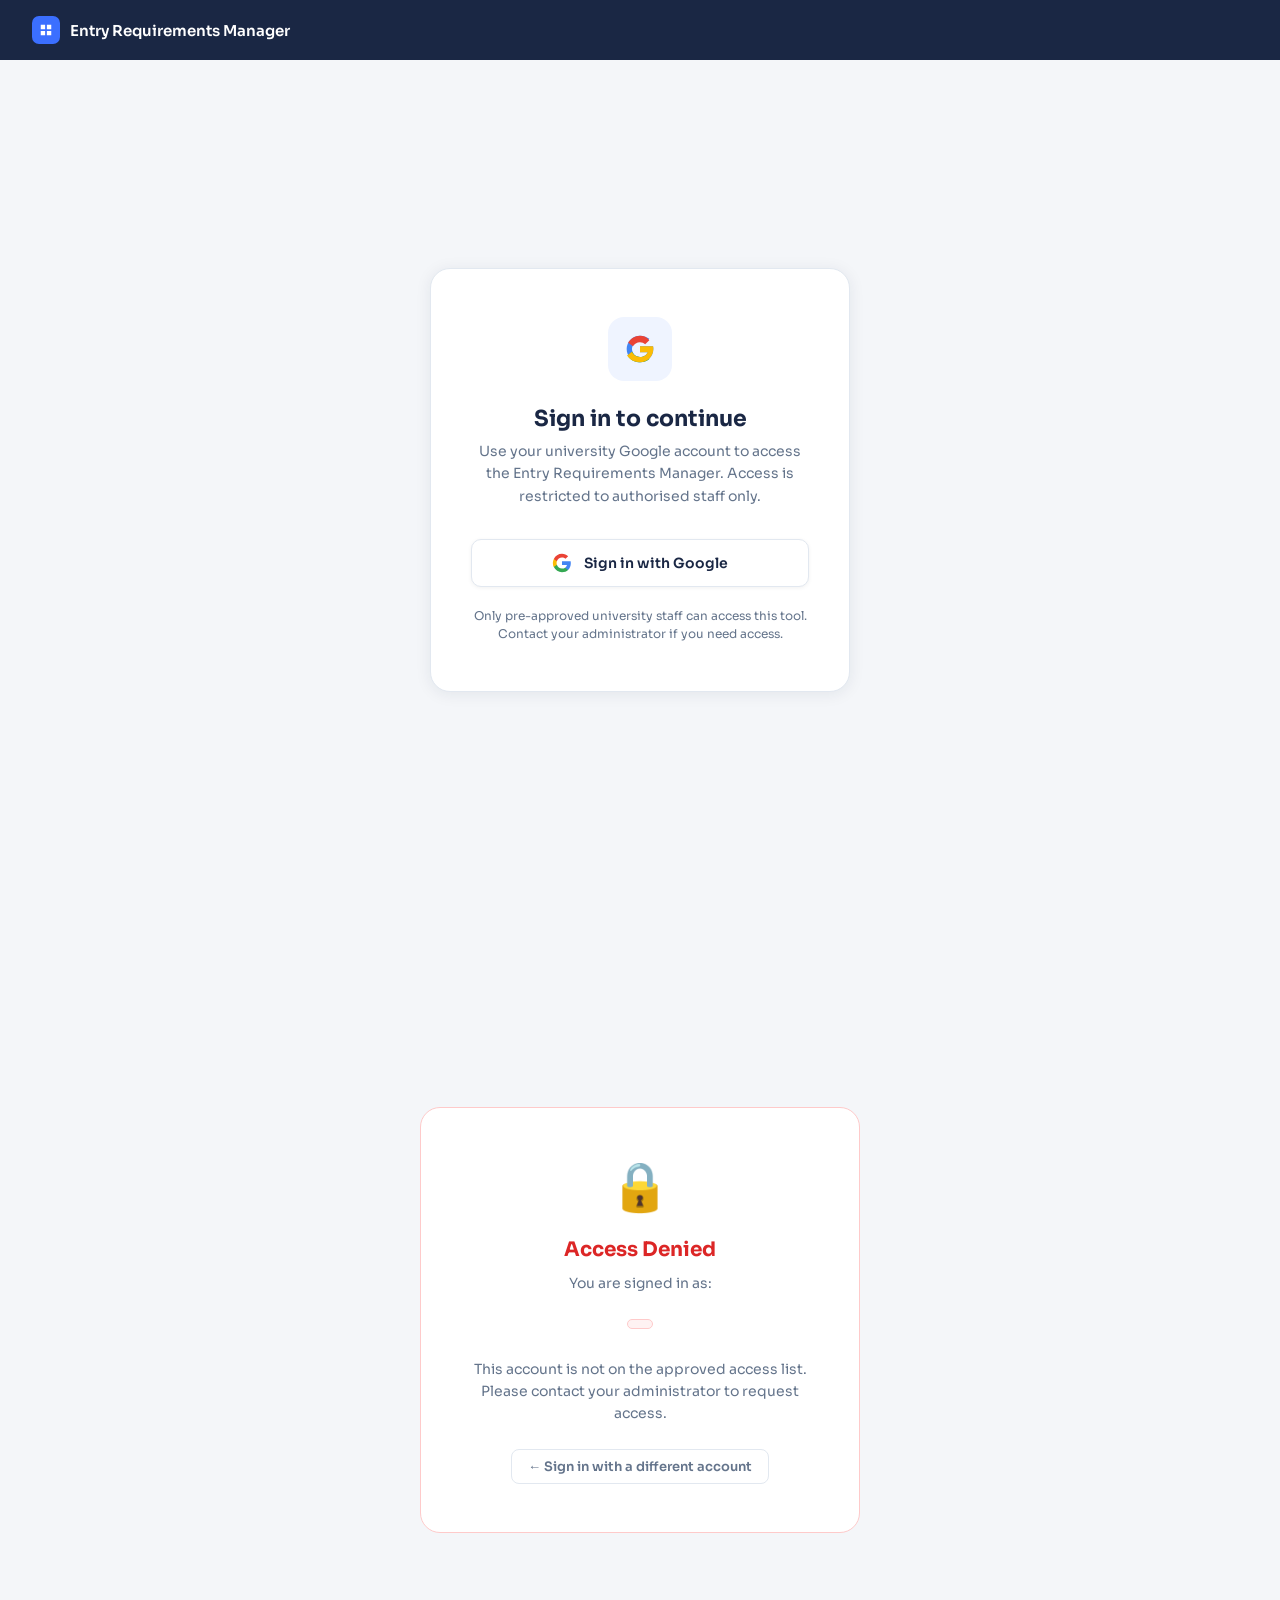
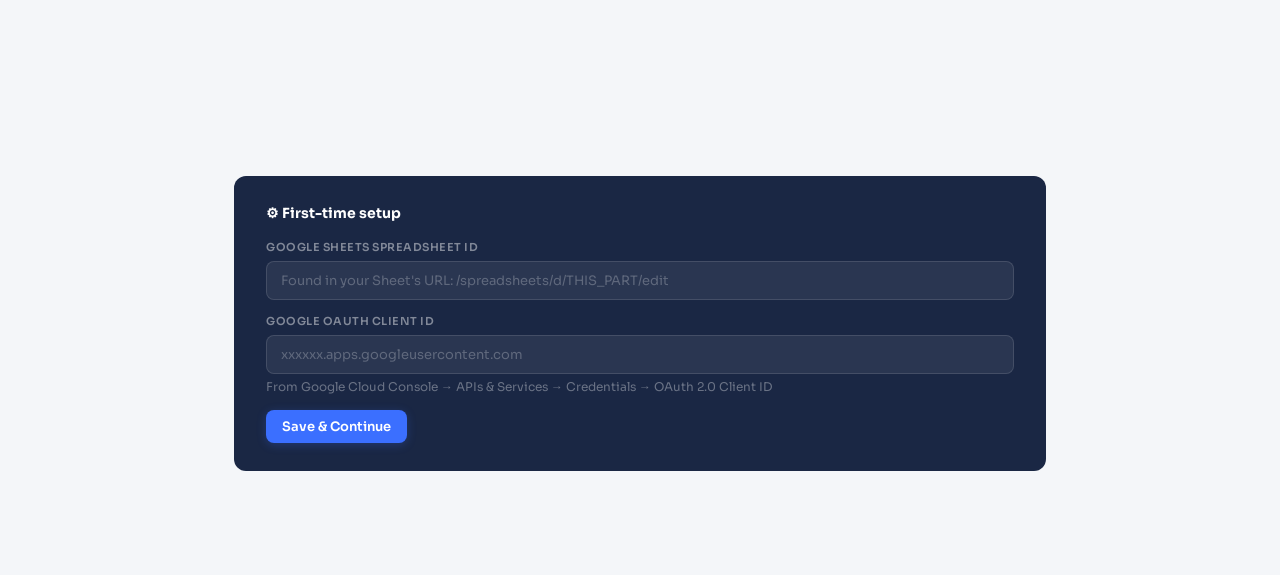
==== index.html @ 4ab7b230 "renamed" ====
<!DOCTYPE html>
<html lang="en">
<head>
<meta charset="UTF-8">
<meta name="viewport" content="width=device-width, initial-scale=1.0">
<title>Entry Requirements Manager</title>
<link href="https://fonts.googleapis.com/css2?family=Sora:wght@300;400;500;600;700&display=swap" rel="stylesheet">
<style>
*, *::before, *::after { box-sizing: border-box; margin: 0; padding: 0; }

:root {
  --bg:      #f4f6f9;
  --surface: #ffffff;
  --navy:    #1a2744;
  --navy2:   #253460;
  --accent:  #3b6fff;
  --success: #16a34a;
  --danger:  #dc2626;
  --warn:    #d97706;
  --text:    #1a2744;
  --muted:   #64748b;
  --border:  #e2e8f0;
  --radius:  12px;
  --shadow:  0 2px 16px rgba(26,39,68,0.08);
}

body {
  font-family: 'Sora', sans-serif;
  background: var(--bg);
  color: var(--text);
  min-height: 100vh;
}

/* ── Topbar ───────────────────────────────────────────────── */
.topbar {
  background: var(--navy);
  height: 60px;
  padding: 0 32px;
  display: flex;
  align-items: center;
  justify-content: space-between;
  position: sticky; top: 0; z-index: 100;
}

.topbar-brand {
  display: flex; align-items: center; gap: 10px;
  color: #fff; font-size: 15px; font-weight: 600;
}

.topbar-logo {
  width: 28px; height: 28px;
  background: var(--accent);
  border-radius: 7px;
  display: flex; align-items: center; justify-content: center;
}

.topbar-logo svg { width: 14px; height: 14px; fill: #fff; }

.topbar-user {
  display: flex; align-items: center; gap: 10px;
}

.user-avatar {
  width: 32px; height: 32px;
  border-radius: 50%;
  background: var(--accent);
  display: flex; align-items: center; justify-content: center;
  font-size: 13px; font-weight: 700; color: #fff;
  flex-shrink: 0;
  overflow: hidden;
}

.user-avatar img { width: 100%; height: 100%; object-fit: cover; }

.user-name { font-size: 13px; color: rgba(255,255,255,0.8); }

.btn-signout {
  background: rgba(255,255,255,0.1);
  border: 1px solid rgba(255,255,255,0.15);
  color: rgba(255,255,255,0.7);
  font-family: 'Sora', sans-serif;
  font-size: 12px; font-weight: 500;
  padding: 5px 12px; border-radius: 6px;
  cursor: pointer; transition: background 0.15s;
}

.btn-signout:hover { background: rgba(255,255,255,0.18); color: #fff; }

/* ── Main ─────────────────────────────────────────────────── */
.main {
  max-width: 860px;
  margin: 0 auto;
  padding: 36px 24px 80px;
}

/* ── Screens ──────────────────────────────────────────────── */
.screen { display: none; }
.screen.active { display: block; }

/* ── Login screen ─────────────────────────────────────────── */
#screen-login {
  display: flex; align-items: center; justify-content: center;
  min-height: calc(100vh - 60px);
}

.login-card {
  background: var(--surface);
  border: 1px solid var(--border);
  border-radius: 20px;
  box-shadow: var(--shadow);
  padding: 48px 40px;
  text-align: center;
  max-width: 420px;
  width: 100%;
}

.login-icon {
  width: 64px; height: 64px;
  background: #eff4ff;
  border-radius: 16px;
  display: flex; align-items: center; justify-content: center;
  margin: 0 auto 24px;
}

.login-icon svg { width: 32px; height: 32px; }

.login-title {
  font-size: 22px; font-weight: 700;
  color: var(--navy); margin-bottom: 8px;
}

.login-sub {
  font-size: 14px; color: var(--muted);
  line-height: 1.6; margin-bottom: 32px;
}

.btn-google {
  display: flex; align-items: center; justify-content: center; gap: 12px;
  width: 100%; padding: 13px 24px;
  background: #fff;
  border: 1.5px solid var(--border);
  border-radius: 10px;
  font-family: 'Sora', sans-serif;
  font-size: 14px; font-weight: 600;
  color: var(--text);
  cursor: pointer;
  transition: border-color 0.15s, box-shadow 0.15s, transform 0.1s;
  box-shadow: 0 1px 4px rgba(0,0,0,0.06);
}

.btn-google:hover {
  border-color: var(--accent);
  box-shadow: 0 4px 16px rgba(59,111,255,0.12);
  transform: translateY(-1px);
}

.btn-google:active { transform: scale(0.98); }

.btn-google svg { width: 20px; height: 20px; flex-shrink: 0; }

.login-note {
  font-size: 12px; color: var(--muted);
  margin-top: 20px; line-height: 1.5;
}

/* ── Access denied screen ─────────────────────────────────── */
#screen-denied {
  display: flex; align-items: center; justify-content: center;
  min-height: calc(100vh - 60px);
}

.denied-card {
  background: var(--surface);
  border: 1px solid #fecaca;
  border-radius: 20px;
  padding: 48px 40px;
  text-align: center;
  max-width: 440px;
  width: 100%;
}

.denied-icon {
  font-size: 48px; margin-bottom: 20px;
}

.denied-title {
  font-size: 20px; font-weight: 700;
  color: var(--danger); margin-bottom: 10px;
}

.denied-sub {
  font-size: 14px; color: var(--muted);
  line-height: 1.6; margin-bottom: 24px;
}

.denied-email {
  display: inline-block;
  background: #fef2f2;
  border: 1px solid #fecaca;
  border-radius: 6px;
  padding: 4px 12px;
  font-size: 13px; font-weight: 600;
  color: var(--danger);
  margin-bottom: 24px;
}

/* ── Steps ────────────────────────────────────────────────── */
.steps {
  display: flex; align-items: center;
  margin-bottom: 28px;
}

.step {
  display: flex; align-items: center; gap: 8px;
  font-size: 13px; font-weight: 500; color: var(--muted);
}

.step.active { color: var(--accent); }
.step.done   { color: var(--success); }

.step-num {
  width: 24px; height: 24px; border-radius: 50%;
  background: var(--border);
  display: flex; align-items: center; justify-content: center;
  font-size: 11px; font-weight: 700; color: var(--muted);
  flex-shrink: 0;
}

.step.active .step-num { background: var(--accent); color: #fff; }
.step.done   .step-num { background: var(--success); color: #fff; }
.step-line { flex: 1; height: 1px; background: var(--border); margin: 0 12px; }

/* ── Cards ────────────────────────────────────────────────── */
.card {
  background: var(--surface);
  border: 1px solid var(--border);
  border-radius: var(--radius);
  box-shadow: var(--shadow);
  padding: 32px;
  margin-bottom: 20px;
}

.card-title   { font-size: 18px; font-weight: 700; color: var(--navy); margin-bottom: 4px; }
.card-subtitle { font-size: 13px; color: var(--muted); margin-bottom: 24px; line-height: 1.5; }

/* ── Programme list ───────────────────────────────────────── */
.prog-list { display: grid; gap: 10px; }

.prog-card {
  display: flex; align-items: center; gap: 14px;
  padding: 16px 20px;
  border: 1.5px solid var(--border);
  border-radius: 10px;
  cursor: pointer;
  transition: border-color 0.15s, background 0.15s, transform 0.1s;
}

.prog-card:hover { border-color: var(--accent); background: #f0f4ff; transform: translateY(-1px); }
.prog-card.selected { border-color: var(--accent); background: #eff4ff; }

.prog-icon {
  width: 40px; height: 40px;
  background: #eff4ff; border-radius: 9px;
  display: flex; align-items: center; justify-content: center;
  flex-shrink: 0;
}

.prog-icon svg { width: 20px; height: 20px; fill: var(--accent); }
.prog-card.selected .prog-icon { background: var(--accent); }
.prog-card.selected .prog-icon svg { fill: #fff; }

.prog-name { font-size: 14px; font-weight: 600; }
.prog-meta { font-size: 12px; color: var(--muted); margin-top: 2px; }

/* ── Qual grid ────────────────────────────────────────────── */
.qual-grid { display: grid; gap: 14px; }

.qual-item {
  border: 1.5px solid var(--border);
  border-radius: 10px; overflow: hidden;
  transition: border-color 0.2s;
}

.qual-item:focus-within { border-color: var(--accent); box-shadow: 0 0 0 3px rgba(59,111,255,0.07); }
.qual-item.has-value    { border-color: #86efac; }

.qual-header {
  display: flex; align-items: center; justify-content: space-between;
  padding: 11px 16px;
  background: rgba(26,39,68,0.025);
  border-bottom: 1.5px solid var(--border);
  cursor: pointer; user-select: none;
}

.qual-item.has-value .qual-header { background: rgba(22,163,74,0.05); border-bottom-color: #bbf7d0; }

.qual-name {
  font-size: 13px; font-weight: 600; color: var(--navy);
  display: flex; align-items: center; gap: 8px;
}

.qual-badge {
  font-size: 10px; font-weight: 600; letter-spacing: 0.4px;
  text-transform: uppercase; padding: 2px 7px; border-radius: 4px;
}

.qual-badge.filled { background: #dcfce7; color: var(--success); }
.qual-badge.empty  { background: #f1f5f9; color: var(--muted); }

.qual-body { background: #fff; }

.qual-body textarea {
  width: 100%; padding: 12px 16px;
  border: none; outline: none; resize: vertical;
  font-family: 'Sora', sans-serif; font-size: 13.5px;
  color: var(--text); background: transparent;
  min-height: 64px; line-height: 1.6;
}

.qual-body textarea::placeholder { color: #94a3b8; font-style: italic; }

/* ── Section header ───────────────────────────────────────── */
.section-hdr {
  display: flex; align-items: center;
  justify-content: space-between;
  margin-bottom: 16px;
}

.section-title { font-size: 15px; font-weight: 700; color: var(--navy); }
.section-meta  { font-size: 12px; color: var(--muted); }

/* ── Buttons ──────────────────────────────────────────────── */
.btn-row {
  display: flex; gap: 10px;
  align-items: center; justify-content: flex-end;
  padding-top: 4px;
}

.btn {
  display: inline-flex; align-items: center; gap: 7px;
  padding: 11px 22px; border-radius: 8px;
  font-family: 'Sora', sans-serif;
  font-size: 14px; font-weight: 600;
  cursor: pointer; border: none;
  transition: background 0.15s, transform 0.1s, box-shadow 0.15s;
  white-space: nowrap;
}

.btn:active { transform: scale(0.98); }

.btn-primary {
  background: var(--accent); color: #fff;
  box-shadow: 0 2px 10px rgba(59,111,255,0.25);
}

.btn-primary:hover   { background: #2d5fe8; }
.btn-primary:disabled { background: #94a3b8; box-shadow: none; cursor: not-allowed; transform: none; }

.btn-success { background: var(--success); color: #fff; }
.btn-success:hover { background: #15803d; }

.btn-ghost {
  background: transparent; color: var(--muted);
  border: 1.5px solid var(--border);
}

.btn-ghost:hover { border-color: var(--navy); color: var(--navy); }

.btn-sm { padding: 8px 16px; font-size: 13px; }

/* ── Toast ────────────────────────────────────────────────── */
.toast {
  display: flex; align-items: flex-start; gap: 10px;
  padding: 14px 18px; border-radius: 8px;
  font-size: 13.5px; line-height: 1.5;
  margin-bottom: 20px;
  animation: fadeDown 0.25s ease;
}

@keyframes fadeDown {
  from { opacity: 0; transform: translateY(-6px); }
  to   { opacity: 1; transform: translateY(0); }
}

.toast.info    { background: #eff6ff; color: #1d4ed8; border: 1px solid #bfdbfe; }
.toast.success { background: #f0fdf4; color: #15803d; border: 1px solid #bbf7d0; }
.toast.error   { background: #fef2f2; color: #b91c1c; border: 1px solid #fecaca; }
.toast.warn    { background: #fffbeb; color: #92400e; border: 1px solid #fde68a; }

/* ── Spinner ──────────────────────────────────────────────── */
.spinner {
  width: 14px; height: 14px; flex-shrink: 0;
  border: 2px solid rgba(255,255,255,0.3);
  border-top-color: #fff;
  border-radius: 50%;
  animation: spin 0.65s linear infinite;
}

.spinner.dark {
  border-color: var(--border);
  border-top-color: var(--accent);
}

@keyframes spin { to { transform: rotate(360deg); } }

/* ── Skeleton ─────────────────────────────────────────────── */
.skeleton {
  background: linear-gradient(90deg, #f1f5f9 25%, #e2e8f0 50%, #f1f5f9 75%);
  background-size: 200% 100%;
  animation: shimmer 1.2s infinite;
  border-radius: 8px; height: 64px;
}

@keyframes shimmer {
  from { background-position: 200% 0; }
  to   { background-position: -200% 0; }
}

/* ── Output table ─────────────────────────────────────────── */
#preview-table { width: 100%; border-collapse: collapse; font-size: 14px; }

#preview-table th, #preview-table td {
  border: 1px solid #d1d5db;
  padding: 10px 14px; text-align: left; vertical-align: top; line-height: 1.5;
}

#preview-table thead th {
  background: #f8fafc; font-weight: 700;
  font-size: 13px; color: var(--navy);
}

#preview-table tbody td:first-child { font-weight: 700; width: 30%; }

/* ── Config section ───────────────────────────────────────── */
.config-section {
  background: var(--navy); border-radius: var(--radius);
  padding: 28px 32px; margin-bottom: 24px;
  animation: fadeDown 0.2s ease;
}

.config-section .config-title {
  font-size: 14px; font-weight: 700; color: #fff;
  margin-bottom: 18px;
}

.config-section label {
  display: block; font-size: 11px; font-weight: 600;
  letter-spacing: 0.5px; text-transform: uppercase;
  color: rgba(255,255,255,0.45); margin-bottom: 7px;
}

.config-section input {
  width: 100%; padding: 10px 14px;
  background: rgba(255,255,255,0.07);
  border: 1.5px solid rgba(255,255,255,0.12);
  border-radius: 8px; outline: none;
  font-family: 'Sora', sans-serif; font-size: 13px; color: #fff;
  transition: border-color 0.2s;
  margin-bottom: 14px;
}

.config-section input:focus { border-color: var(--accent); background: rgba(255,255,255,0.1); }
.config-section input::placeholder { color: rgba(255,255,255,0.25); }

.config-hint {
  font-size: 12px; color: rgba(255,255,255,0.35);
  margin-top: -10px; margin-bottom: 14px; line-height: 1.5;
}

/* ── Utilities ────────────────────────────────────────────── */
.hidden  { display: none !important; }
.mt-16   { margin-top: 16px; }
.mt-20   { margin-top: 20px; }

@media (max-width: 600px) {
  .main { padding: 20px 16px 60px; }
  .card { padding: 20px; }
  .topbar { padding: 0 16px; }
  .steps { display: none; }
  .login-card, .denied-card { padding: 32px 24px; }
}
</style>
</head>
<body>

<!-- ── TOP BAR ──────────────────────────────────────────────── -->
<div class="topbar">
  <div class="topbar-brand">
    <div class="topbar-logo">
      <svg viewBox="0 0 16 16"><path d="M2 2h5v5H2zM9 2h5v5H9zM2 9h5v5H2zM9 9h5v5H9z"/></svg>
    </div>
    Entry Requirements Manager
  </div>
  <div class="topbar-user hidden" id="topbar-user">
    <div class="user-avatar" id="user-avatar"></div>
    <span class="user-name" id="user-name-display"></span>
    <button class="btn-signout" onclick="signOut()">Sign out</button>
  </div>
</div>

<!-- ── SCREENS ───────────────────────────────────────────────── -->

<!-- LOGIN -->
<div id="screen-login" class="screen active">
  <div class="login-card">
    <div class="login-icon">
      <svg viewBox="0 0 48 48" fill="none" xmlns="http://www.w3.org/2000/svg">
        <path d="M44 20H24v8.8h11.5C34.1 32.8 29.5 36 24 36c-6.6 0-12-5.4-12-12s5.4-12 12-12c3 0 5.7 1.1 7.8 2.9l6.2-6.2C34.6 6 29.6 4 24 4 12.9 4 4 12.9 4 24s8.9 20 20 20c11 0 20-8.9 20-20 0-1.3-.1-2.7-.4-4h.4z" fill="#4285F4"/>
        <path d="M6.3 14.7l7.2 5.3C15.3 16.8 19.3 14 24 14c3 0 5.7 1.1 7.8 2.9l6.2-6.2C34.6 6 29.6 4 24 4 16.3 4 9.7 8.4 6.3 14.7z" fill="#EA4335"/>
        <path d="M24 44c5.4 0 10.3-1.8 14.1-4.9l-6.5-5.5C29.6 35.4 26.9 36 24 36c-5.4 0-10-3.2-11.5-7.8l-7.2 5.6C8.7 40.1 15.9 44 24 44z" fill="#34A853"/>
        <path d="M44 20h-.4c.3 1.3.4 2.7.4 4 0 11.1-8.9 20-20 20-8.1 0-15.3-4-19.3-10.1l7.3-5.7C13.5 32.3 18.4 36 24 36c5.5 0 10.1-3.2 11.5-7.2H24V20h20z" fill="#FBBC05"/>
      </svg>
    </div>
    <div class="login-title">Sign in to continue</div>
    <div class="login-sub">Use your university Google account to access the Entry Requirements Manager. Access is restricted to authorised staff only.</div>
    <button class="btn-google" onclick="signIn()">
      <svg viewBox="0 0 24 24" xmlns="http://www.w3.org/2000/svg">
        <path d="M22.56 12.25c0-.78-.07-1.53-.2-2.25H12v4.26h5.92c-.26 1.37-1.04 2.53-2.21 3.31v2.77h3.57c2.08-1.92 3.28-4.74 3.28-8.09z" fill="#4285F4"/>
        <path d="M12 23c2.97 0 5.46-.98 7.28-2.66l-3.57-2.77c-.98.66-2.23 1.06-3.71 1.06-2.86 0-5.29-1.93-6.16-4.53H2.18v2.84C3.99 20.53 7.7 23 12 23z" fill="#34A853"/>
        <path d="M5.84 14.09c-.22-.66-.35-1.36-.35-2.09s.13-1.43.35-2.09V7.07H2.18C1.43 8.55 1 10.22 1 12s.43 3.45 1.18 4.93l3.66-2.84z" fill="#FBBC05"/>
        <path d="M12 5.38c1.62 0 3.06.56 4.21 1.64l3.15-3.15C17.45 2.09 14.97 1 12 1 7.7 1 3.99 3.47 2.18 7.07l3.66 2.84c.87-2.6 3.3-4.53 6.16-4.53z" fill="#EA4335"/>
      </svg>
      Sign in with Google
    </button>
    <div class="login-note">Only pre-approved university staff can access this tool. Contact your administrator if you need access.</div>
  </div>
</div>

<!-- ACCESS DENIED -->
<div id="screen-denied" class="screen">
  <div class="denied-card">
    <div class="denied-icon">🔒</div>
    <div class="denied-title">Access Denied</div>
    <div class="denied-sub">You are signed in as:</div>
    <div class="denied-email" id="denied-email"></div>
    <div class="denied-sub">This account is not on the approved access list. Please contact your administrator to request access.</div>
    <button class="btn btn-ghost btn-sm" onclick="signOut()">← Sign in with a different account</button>
  </div>
</div>

<!-- MAIN APP -->
<div id="screen-app" class="screen">
  <div class="main">

    <!-- Config (shown only when not yet configured) -->
    <div id="config-section" class="config-section hidden">
      <div class="config-title">⚙ First-time setup</div>
      <label>Google Sheets Spreadsheet ID</label>
      <input type="text" id="cfg-sheet-id" placeholder="Found in your Sheet's URL: /spreadsheets/d/THIS_PART/edit" />
      <label>Google OAuth Client ID</label>
      <input type="text" id="cfg-client-id" placeholder="xxxxxx.apps.googleusercontent.com" />
      <div class="config-hint">From Google Cloud Console → APIs & Services → Credentials → OAuth 2.0 Client ID</div>
      <div style="display:flex; gap:10px;">
        <button class="btn btn-primary btn-sm" onclick="saveConfig()">Save & Continue</button>
      </div>
    </div>

    <!-- Toast -->
    <div id="toast" class="toast hidden"></div>

    <!-- ── STEP 1: Select programme ──────────────────────── -->
    <div id="step-select" class="hidden">
      <div class="steps">
        <div class="step active"><div class="step-num">1</div> Choose Programme</div>
        <div class="step-line"></div>
        <div class="step"><div class="step-num">2</div> Edit Requirements</div>
        <div class="step-line"></div>
        <div class="step"><div class="step-num">3</div> Generate Table</div>
      </div>

      <div class="card">
        <div class="card-title">Which programme are you updating?</div>
        <div class="card-subtitle">Select a programme to load and edit its current entry requirements.</div>
        <div class="prog-list" id="prog-list"></div>
      </div>
    </div>

    <!-- ── STEP 2: Edit requirements ─────────────────────── -->
    <div id="step-edit" class="hidden">
      <div class="steps">
        <div class="step done"><div class="step-num">✓</div> Choose Programme</div>
        <div class="step-line"></div>
        <div class="step active"><div class="step-num">2</div> Edit Requirements</div>
        <div class="step-line"></div>
        <div class="step"><div class="step-num">3</div> Generate Table</div>
      </div>

      <div class="card">
        <div style="display:flex; align-items:flex-start; justify-content:space-between; gap:16px; margin-bottom:0;">
          <div>
            <div class="card-title" id="edit-prog-name"></div>
            <div class="card-subtitle" style="margin-bottom:0;">
              Fill in accepted qualifications. Leave a field <strong>blank</strong> if that qualification does not apply — it will be hidden from the published table.
            </div>
          </div>
          <button class="btn btn-ghost btn-sm" onclick="goToStep(1)" style="flex-shrink:0; margin-top:4px;">← Change</button>
        </div>
      </div>

      <div class="card">
        <div class="section-hdr">
          <div class="section-title">Entry Requirements</div>
          <div class="section-meta" id="filled-count"></div>
        </div>
        <div class="qual-grid" id="qual-grid"></div>
      </div>

      <div class="btn-row">
        <button class="btn btn-ghost" onclick="goToStep(1)">← Back</button>
        <button class="btn btn-primary" id="save-btn" onclick="saveRequirements()">
          <svg width="14" height="14" viewBox="0 0 14 14" fill="none"><path d="M2 7l3.5 3.5L12 3" stroke="white" stroke-width="1.8" stroke-linecap="round" stroke-linejoin="round"/></svg>
          Save &amp; Generate Table
        </button>
      </div>
    </div>

    <!-- ── STEP 3: Output ─────────────────────────────────── -->
    <div id="step-output" class="hidden">
      <div class="steps">
        <div class="step done"><div class="step-num">✓</div> Choose Programme</div>
        <div class="step-line"></div>
        <div class="step done"><div class="step-num">✓</div> Edit Requirements</div>
        <div class="step-line"></div>
        <div class="step active"><div class="step-num">3</div> Generate Table</div>
      </div>

      <div class="card">
        <div style="display:flex; align-items:flex-start; justify-content:space-between; gap:16px; flex-wrap:wrap; margin-bottom:16px;">
          <div>
            <div class="card-title" style="margin-bottom:2px;">Table Ready ✓</div>
            <div style="font-size:13px; color:var(--muted);">Saved to Google Sheets. Copy and paste directly into WordPress, Google Docs, or Word.</div>
          </div>
          <div style="display:flex; gap:8px; flex-shrink:0;">
            <button class="btn btn-ghost btn-sm" onclick="goToStep(2)">← Edit</button>
            <button class="btn btn-success btn-sm" id="copy-btn" onclick="copyTable(this)">Copy Table</button>
          </div>
        </div>

        <div id="table-wrapper">
          <table id="preview-table" border="1" cellpadding="8" cellspacing="0">
            <thead><tr><th>Qualification</th><th>Requirements</th></tr></thead>
            <tbody id="output-tbody"></tbody>
          </table>
        </div>

        <div class="mt-20" style="display:flex; gap:12px; align-items:center; flex-wrap:wrap;">
          <button class="btn btn-primary btn-sm" onclick="goToStep(1)">Edit Another Programme</button>
          <span id="copy-confirm" class="hidden" style="font-size:13px; color:var(--success); font-weight:600;">✓ Copied! Paste anywhere.</span>
        </div>
      </div>
    </div>

  </div><!-- /main -->
</div><!-- /screen-app -->

<!-- Google Identity Services (synchronous load for reliability) -->
<script src="https://accounts.google.com/gsi/client"></script>

<script>
// ════════════════════════════════════════════════════════════════
// CONFIG — stored in localStorage, entered once
// ════════════════════════════════════════════════════════════════
const CFG = {
  get clientId()  { return localStorage.getItem('cfg_client_id')  || ''; },
  get sheetId()   { return localStorage.getItem('cfg_sheet_id')   || ''; },
  set clientId(v) { localStorage.setItem('cfg_client_id', v); },
  set sheetId(v)  { localStorage.setItem('cfg_sheet_id',  v); },
};

// Runtime state
let accessToken  = null;
let userEmail    = null;
let userName     = null;
let userPicture  = null;
let allHeaders   = [];   // ["Programme Name", "SPM / O-Level", ...]
let qualHeaders  = [];   // headers minus col 0
let allData      = [];   // array of row objects
let currentProg  = null;
let currentRowIdx = null;
const SHEET_NAME  = 'Entry Requirements';
const ACCESS_TAB  = 'Access';

// ════════════════════════════════════════════════════════════════
// INIT
// ════════════════════════════════════════════════════════════════
window.addEventListener('DOMContentLoaded', () => {
  if (!CFG.clientId || !CFG.sheetId) {
    showScreen('screen-app');
    document.getElementById('config-section').classList.remove('hidden');
    document.getElementById('cfg-client-id').value = CFG.clientId;
    document.getElementById('cfg-sheet-id').value  = CFG.sheetId;
  }
  // Login screen is shown by default — user clicks the button to start OAuth
});

// ════════════════════════════════════════════════════════════════
// CONFIG SAVE
// ════════════════════════════════════════════════════════════════
function saveConfig() {
  const clientId = document.getElementById('cfg-client-id').value.trim();
  const sheetId  = document.getElementById('cfg-sheet-id').value.trim();
  if (!clientId || !sheetId) {
    showToast('error', 'Please fill in both the Spreadsheet ID and the OAuth Client ID.');
    return;
  }
  CFG.clientId = clientId;
  CFG.sheetId  = sheetId;
  document.getElementById('config-section').classList.add('hidden');
  showToast('success', 'Configuration saved. You can now sign in.');
}

// ════════════════════════════════════════════════════════════════
// AUTH — lazy token client, created fresh on each sign-in click
// ════════════════════════════════════════════════════════════════
function signIn() {
  if (!CFG.clientId || !CFG.sheetId) {
    showScreen('screen-app');
    document.getElementById('config-section').classList.remove('hidden');
    showToast('warn', 'Please complete the one-time setup first.');
    return;
  }

  if (!window.google || !window.google.accounts || !window.google.accounts.oauth2) {
    showToast('error', 'Google sign-in library not loaded. Check your internet connection and reload the page.');
    return;
  }

  try {
    const tokenClient = google.accounts.oauth2.initTokenClient({
      client_id: CFG.clientId,
      scope: [
        'https://www.googleapis.com/auth/spreadsheets',
        'https://www.googleapis.com/auth/userinfo.profile',
        'https://www.googleapis.com/auth/userinfo.email',
      ].join(' '),
      callback: onTokenResponse,
      error_callback: (err) => {
        showToast('error', 'Sign-in error: ' + (err.message || err.type || JSON.stringify(err)));
      },
    });

    tokenClient.requestAccessToken({ prompt: 'select_account' });
  } catch (err) {
    showToast('error', 'Could not open sign-in popup: ' + err.message + '. Make sure popups are allowed for this page.');
  }
}

async function onTokenResponse(tokenResponse) {
  if (tokenResponse.error) {
    showToast('error', 'Sign-in failed: ' + tokenResponse.error + (tokenResponse.error_description ? ' — ' + tokenResponse.error_description : ''));
    return;
  }

  accessToken = tokenResponse.access_token;

  // Fetch user profile with the token
  try {
    const res = await fetch('https://www.googleapis.com/oauth2/v3/userinfo', {
      headers: { Authorization: 'Bearer ' + accessToken }
    });
    if (!res.ok) throw new Error('Profile fetch failed: HTTP ' + res.status);
    const profile = await res.json();
    userEmail   = profile.email;
    userName    = profile.name;
    userPicture = profile.picture;
  } catch (e) {
    showToast('error', 'Signed in but could not fetch your profile: ' + e.message);
    return;
  }

  await checkAccess();
}

// ════════════════════════════════════════════════════════════════
// ACCESS CHECK — reads the "Access" tab in the sheet
// ════════════════════════════════════════════════════════════════
async function checkAccess() {
  try {
    const range = encodeURIComponent(ACCESS_TAB + '!A:A');
    const url   = `https://sheets.googleapis.com/v4/spreadsheets/${CFG.sheetId}/values/${range}`;
    const res   = await apiFetch(url);
    const data  = await res.json();

    const allowedEmails = (data.values || [])
      .flat()
      .map(e => String(e).trim().toLowerCase())
      .filter(e => e.includes('@'));

    if (allowedEmails.includes(userEmail.toLowerCase())) {
      onAccessGranted();
    } else {
      onAccessDenied();
    }
  } catch (err) {
    // If tab doesn't exist yet, show setup hint
    showToast('error', 'Could not read access list: ' + err.message + '. Make sure the "Access" tab exists in your sheet.');
    showScreen('screen-login');
  }
}

function onAccessGranted() {
  // Update topbar
  const avatar = document.getElementById('user-avatar');
  if (userPicture) {
    avatar.innerHTML = '<img src="' + userPicture + '" alt="">';
  } else {
    avatar.textContent = (userName || userEmail).charAt(0).toUpperCase();
  }
  document.getElementById('user-name-display').textContent = userName || userEmail;
  document.getElementById('topbar-user').classList.remove('hidden');

  showScreen('screen-app');
  document.getElementById('step-select').classList.remove('hidden');
  loadSheetData();
}

function onAccessDenied() {
  document.getElementById('denied-email').textContent = userEmail;
  showScreen('screen-denied');
}

function signOut() {
  accessToken = null;
  userEmail   = null;
  userName    = null;
  document.getElementById('topbar-user').classList.add('hidden');
  // Hide all app steps
  ['step-select','step-edit','step-output'].forEach(id =>
    document.getElementById(id).classList.add('hidden')
  );
  showScreen('screen-login');
  // Revoke token
  if (window.google && google.accounts && google.accounts.id) {
    google.accounts.id.disableAutoSelect();
  }
}

// ════════════════════════════════════════════════════════════════
// SHEETS DATA LOAD
// ════════════════════════════════════════════════════════════════
async function loadSheetData() {
  renderProgListSkeleton();
  try {
    const range = encodeURIComponent(SHEET_NAME + '!A1:ZZ');
    const url   = `https://sheets.googleapis.com/v4/spreadsheets/${CFG.sheetId}/values/${range}`;
    const res   = await apiFetch(url);
    if (!res.ok) {
      const err = await res.json();
      throw new Error(err.error?.message || 'HTTP ' + res.status);
    }
    const data = await res.json();
    const rows = data.values || [];

    if (rows.length < 2) {
      renderProgListMsg('No programmes found. Make sure the "' + SHEET_NAME + '" tab has a header row and at least one data row.');
      return;
    }

    allHeaders  = rows[0].map(h => String(h).trim());
    qualHeaders = allHeaders.slice(1);
    allData     = rows.slice(1)
      .filter(r => String(r[0] || '').trim() !== '')
      .map(row => {
        const obj = {};
        allHeaders.forEach((h, i) => { obj[h] = String(row[i] || '').trim(); });
        return obj;
      });

    renderProgList();
  } catch (err) {
    renderProgListMsg('Failed to load data: ' + err.message);
    showToast('error', '<strong>Could not load sheet data.</strong> ' + err.message);
  }
}

// ════════════════════════════════════════════════════════════════
// STEP 1 — Programme list
// ════════════════════════════════════════════════════════════════
function renderProgListSkeleton() {
  document.getElementById('prog-list').innerHTML =
    [1,2,3,4].map(() => '<div class="skeleton"></div>').join('');
}

function renderProgListMsg(msg) {
  document.getElementById('prog-list').innerHTML =
    '<div style="padding:24px 0; text-align:center; font-size:13px; color:var(--muted);">' + msg + '</div>';
}

function renderProgList() {
  const progKey = allHeaders[0];
  const total   = qualHeaders.length;
  document.getElementById('prog-list').innerHTML = allData.map((prog, i) => {
    const name   = prog[progKey] || '(Unnamed)';
    const filled = qualHeaders.filter(h => prog[h] && prog[h].trim()).length;
    return '<div class="prog-card" onclick="selectProgramme(' + i + ')" data-idx="' + i + '">' +
      '<div class="prog-icon">' +
        '<svg viewBox="0 0 20 20"><path d="M4 3h12a1 1 0 0 1 1 1v12a1 1 0 0 1-1 1H4a1 1 0 0 1-1-1V4a1 1 0 0 1 1-1z" fill="none" stroke="currentColor" stroke-width="1.5"/><path d="M6 7h8M6 10h8M6 13h5" stroke="currentColor" stroke-width="1.5" stroke-linecap="round"/></svg>' +
      '</div>' +
      '<div>' +
        '<div class="prog-name">' + escHtml(name) + '</div>' +
        '<div class="prog-meta">' + filled + ' of ' + total + ' qualifications filled</div>' +
      '</div>' +
    '</div>';
  }).join('');
}

// ════════════════════════════════════════════════════════════════
// STEP 2 — Edit
// ════════════════════════════════════════════════════════════════
function selectProgramme(idx) {
  currentProg    = allData[idx][allHeaders[0]];
  currentRowIdx  = idx;

  document.querySelectorAll('.prog-card').forEach(c => c.classList.remove('selected'));
  const card = document.querySelector('.prog-card[data-idx="' + idx + '"]');
  if (card) card.classList.add('selected');

  setTimeout(() => {
    goToStep(2);
    document.getElementById('edit-prog-name').textContent = currentProg;
    renderQualGrid(allData[idx]);
  }, 100);
}

function renderQualGrid(prog) {
  document.getElementById('qual-grid').innerHTML = qualHeaders.map((header, i) => {
    const val    = prog[header] || '';
    const filled = val.trim() !== '';
    return '<div class="qual-item' + (filled ? ' has-value' : '') + '" id="qi-' + i + '">' +
      '<div class="qual-header" onclick="document.getElementById(\'qa-' + i + '\').focus()">' +
        '<div class="qual-name">' + escHtml(header) +
          '<span class="qual-badge ' + (filled ? 'filled' : 'empty') + '" id="qb-' + i + '">' +
            (filled ? 'Filled' : 'Empty') +
          '</span>' +
        '</div>' +
      '</div>' +
      '<div class="qual-body">' +
        '<textarea id="qa-' + i + '" placeholder="Leave blank if not accepted for this programme…" oninput="onQualInput(' + i + ', this)">' +
          escHtml(val) +
        '</textarea>' +
      '</div>' +
    '</div>';
  }).join('');
  updateFilledCount();
}

function onQualInput(i, el) {
  const filled = el.value.trim() !== '';
  document.getElementById('qi-' + i).classList.toggle('has-value', filled);
  const badge = document.getElementById('qb-' + i);
  badge.className  = 'qual-badge ' + (filled ? 'filled' : 'empty');
  badge.textContent = filled ? 'Filled' : 'Empty';
  updateFilledCount();
}

function updateFilledCount() {
  const filled = document.querySelectorAll('.qual-item.has-value').length;
  document.getElementById('filled-count').textContent = filled + ' of ' + qualHeaders.length + ' filled';
}

// ════════════════════════════════════════════════════════════════
// SAVE TO SHEETS
// ════════════════════════════════════════════════════════════════
async function saveRequirements() {
  // Gather current field values
  const fields = {};
  qualHeaders.forEach((h, i) => {
    fields[h] = (document.getElementById('qa-' + i)?.value || '').trim();
  });

  // Build the full row in header order
  const newRow = allHeaders.map((h, i) => i === 0 ? currentProg : (fields[h] || ''));

  // Find the actual sheet row (data starts at row 2, +1 for 1-based index)
  const sheetRow = currentRowIdx + 2;
  const range    = encodeURIComponent(SHEET_NAME + '!A' + sheetRow + ':' + colLetter(allHeaders.length - 1) + sheetRow);
  const url      = `https://sheets.googleapis.com/v4/spreadsheets/${CFG.sheetId}/values/${range}?valueInputOption=RAW`;

  const btn = document.getElementById('save-btn');
  btn.disabled = true;
  btn.innerHTML = '<div class="spinner"></div> Saving…';

  try {
    const res = await apiFetch(url, {
      method: 'PUT',
      body: JSON.stringify({ range: decodeURIComponent(range), majorDimension: 'ROWS', values: [newRow] }),
    });

    if (!res.ok) {
      const err = await res.json();
      throw new Error(err.error?.message || 'HTTP ' + res.status);
    }

    // Update local cache
    allHeaders.forEach((h, i) => { allData[currentRowIdx][h] = newRow[i]; });

    buildOutputTable(fields);
    goToStep(3);
    showToast('success', '"' + currentProg + '" saved to Google Sheets successfully.');

  } catch (err) {
    showToast('error', '<strong>Save failed:</strong> ' + err.message);
  } finally {
    btn.disabled = false;
    btn.innerHTML = '<svg width="14" height="14" viewBox="0 0 14 14" fill="none"><path d="M2 7l3.5 3.5L12 3" stroke="white" stroke-width="1.8" stroke-linecap="round" stroke-linejoin="round"/></svg> Save &amp; Generate Table';
  }
}

// ════════════════════════════════════════════════════════════════
// STEP 3 — Output table
// ════════════════════════════════════════════════════════════════
function buildOutputTable(fields) {
  const tbody = document.getElementById('output-tbody');
  tbody.innerHTML = '';
  qualHeaders.forEach(h => {
    const req = fields[h] || '';
    if (!req.trim()) return;
    const tr  = document.createElement('tr');
    const td1 = document.createElement('td');
    const s   = document.createElement('strong');
    s.textContent = h;
    td1.appendChild(s);
    const td2 = document.createElement('td');
    td2.textContent = req;
    tr.appendChild(td1);
    tr.appendChild(td2);
    tbody.appendChild(tr);
  });
  document.getElementById('copy-confirm').classList.add('hidden');
}

function copyTable(btn) {
  const rows = document.querySelectorAll('#output-tbody tr');
  let tableRows = '';
  rows.forEach(row => {
    const qual = row.cells[0].querySelector('strong').textContent;
    const req  = row.cells[1].textContent;
    tableRows += '<tr><td><strong>' + qual + '</strong></td><td>' + req + '</td></tr>';
  });

  const cleanHTML =
    '<h3>' + currentProg + '</h3>' +
    '<table border="1" cellpadding="8" cellspacing="0">' +
    '<thead><tr><th>Qualification</th><th>Requirements</th></tr></thead>' +
    '<tbody>' + tableRows + '</tbody></table>';

  const plainText = currentProg + '\n\nQualification\tRequirements\n' +
    Array.from(rows).map(r =>
      r.cells[0].textContent.trim() + '\t' + r.cells[1].textContent.trim()
    ).join('\n');

  navigator.clipboard.write([
    new ClipboardItem({
      'text/html':  new Blob([cleanHTML],  { type: 'text/html' }),
      'text/plain': new Blob([plainText], { type: 'text/plain' }),
    })
  ]).then(() => {
    document.getElementById('copy-confirm').classList.remove('hidden');
    btn.textContent = '✓ Copied!';
    btn.style.background = '#15803d';
    setTimeout(() => { btn.textContent = 'Copy Table'; btn.style.background = ''; }, 2500);
  }).catch(() => alert('Copy failed — please select the table manually and copy.'));
}

// ════════════════════════════════════════════════════════════════
// NAVIGATION
// ════════════════════════════════════════════════════════════════
function goToStep(n) {
  ['step-select','step-edit','step-output'].forEach((id, i) => {
    document.getElementById(id).classList.toggle('hidden', i + 1 !== n);
  });
  if (n === 1) {
    renderProgList();
    currentProg    = null;
    currentRowIdx  = null;
    hideToast();
  }
  window.scrollTo({ top: 0, behavior: 'smooth' });
}

// ════════════════════════════════════════════════════════════════
// SCREEN MANAGEMENT
// ════════════════════════════════════════════════════════════════
function showScreen(id) {
  document.querySelectorAll('.screen').forEach(s => s.classList.remove('active'));
  const el = document.getElementById(id);
  if (el) {
    el.classList.add('active');
    // login/denied screens use flex centering
    if (id === 'screen-login' || id === 'screen-denied') {
      el.style.display = 'flex';
    }
  }
}

// ════════════════════════════════════════════════════════════════
// API HELPER
// ════════════════════════════════════════════════════════════════
function apiFetch(url, opts = {}) {
  return fetch(url, {
    ...opts,
    headers: {
      'Authorization': 'Bearer ' + accessToken,
      'Content-Type':  'application/json',
      ...(opts.headers || {}),
    },
  });
}

// ════════════════════════════════════════════════════════════════
// TOAST
// ════════════════════════════════════════════════════════════════
let _toastTimer = null;
function showToast(type, html) {
  const icons = { info: 'ℹ️', success: '✅', error: '❌', warn: '⚠️' };
  const t = document.getElementById('toast');
  t.className = 'toast ' + type;
  t.innerHTML = '<span>' + (icons[type]||'') + '</span><span>' + html + '</span>';
  t.classList.remove('hidden');
  if (_toastTimer) clearTimeout(_toastTimer);
  _toastTimer = setTimeout(hideToast, type === 'error' ? 9000 : 4000);
}
function hideToast() { document.getElementById('toast').classList.add('hidden'); }

// ════════════════════════════════════════════════════════════════
// UTILS
// ════════════════════════════════════════════════════════════════
function escHtml(str) {
  return String(str)
    .replace(/&/g,'&amp;').replace(/</g,'&lt;')
    .replace(/>/g,'&gt;').replace(/"/g,'&quot;');
}

function colLetter(n) {
  // Convert 0-based column index to A1 letter (A, B, … Z, AA, …)
  let s = '';
  n += 1;
  while (n > 0) {
    n--;
    s = String.fromCharCode(65 + (n % 26)) + s;
    n = Math.floor(n / 26);
  }
  return s;
}

</script>

</body>
</html>
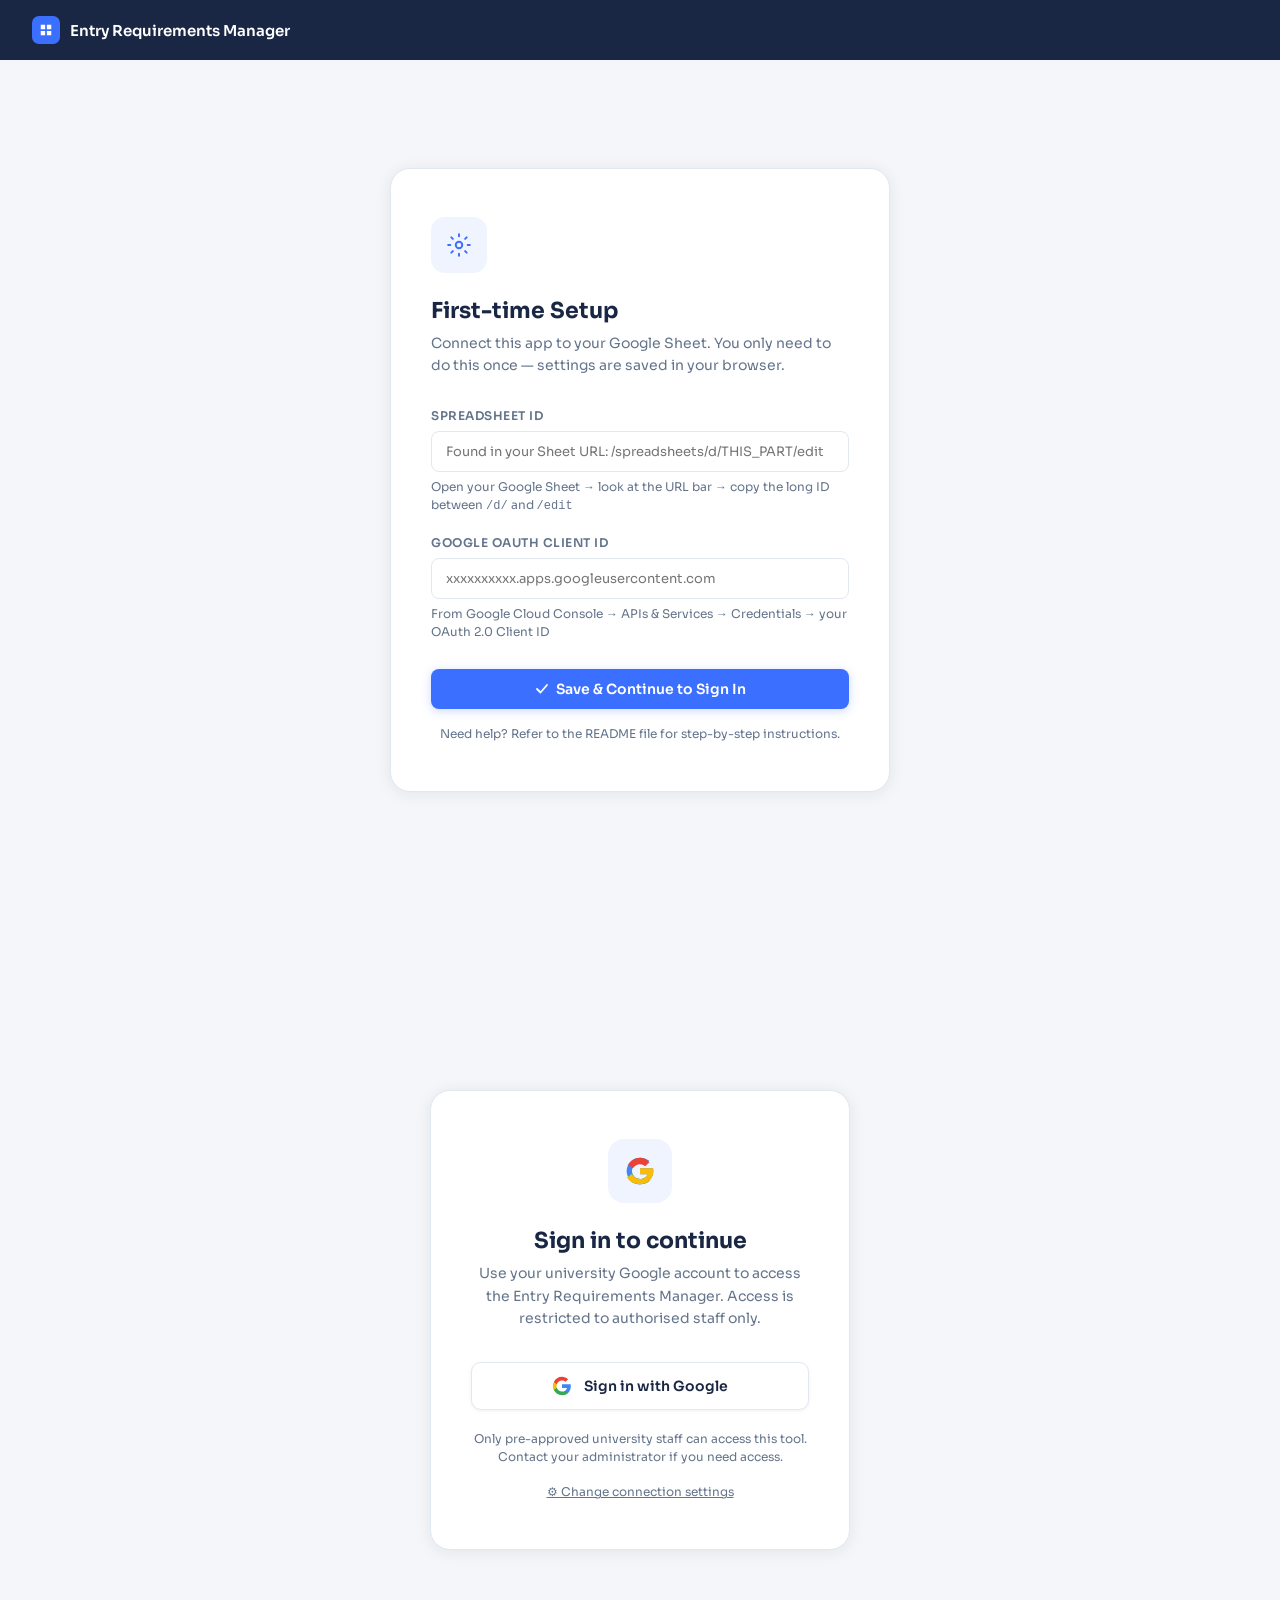
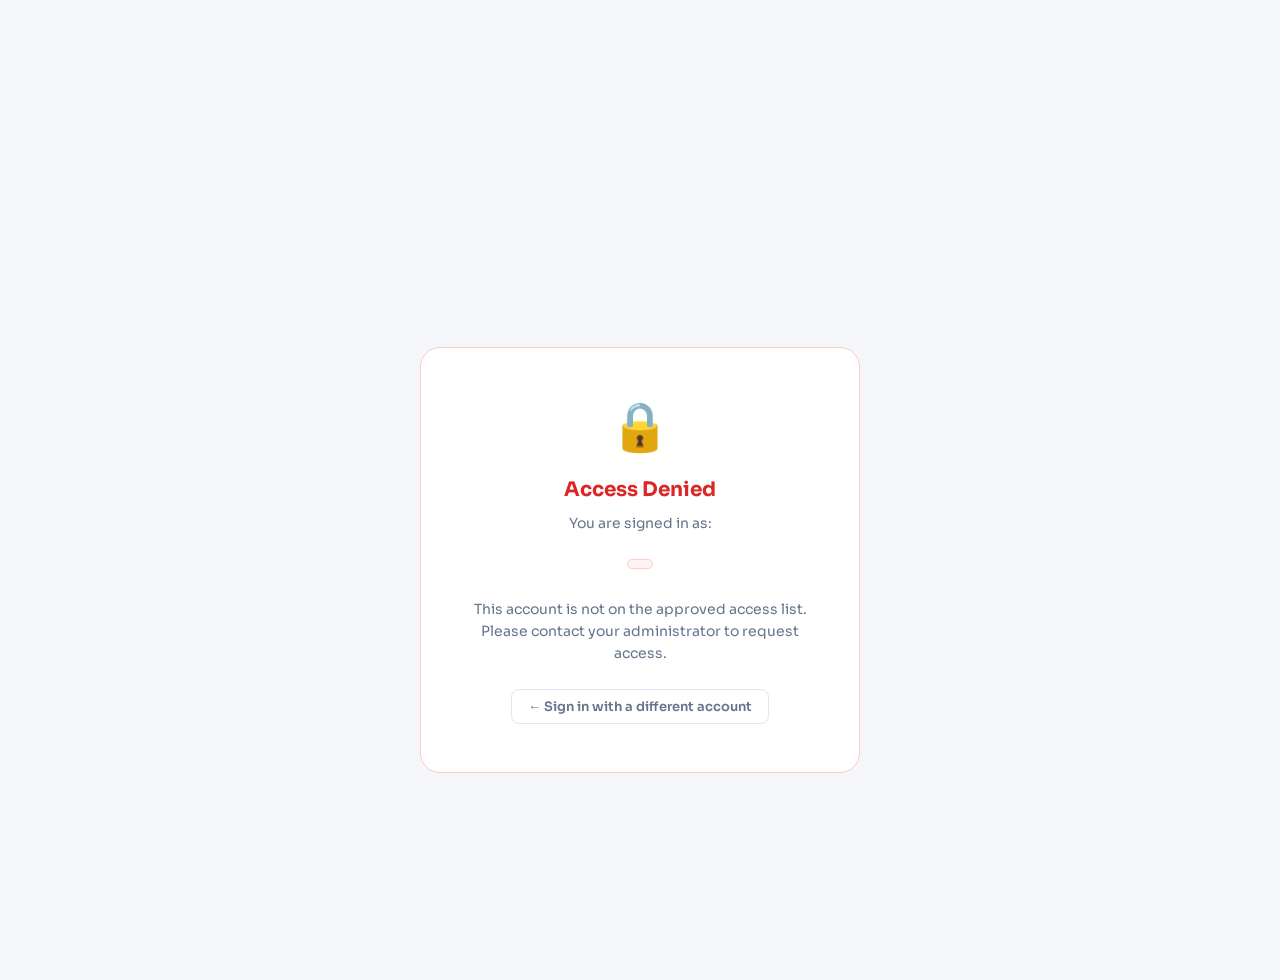
==== commit 077f2c83: "Fix prompt" ====
--- a/index.html
+++ b/index.html
@@ -500,8 +500,61 @@
 
 <!-- ── SCREENS ───────────────────────────────────────────────── -->
 
+<!-- SETUP -->
+<div id="screen-setup" class="screen">
+  <div style="display:flex; align-items:center; justify-content:center; min-height:calc(100vh - 60px); padding:24px;">
+    <div style="background:#fff; border:1px solid var(--border); border-radius:20px; box-shadow:var(--shadow); padding:48px 40px; max-width:500px; width:100%;">
+
+      <div style="width:56px;height:56px;background:#eff4ff;border-radius:14px;display:flex;align-items:center;justify-content:center;margin-bottom:24px;">
+        <svg width="26" height="26" viewBox="0 0 24 24" fill="none" xmlns="http://www.w3.org/2000/svg">
+          <circle cx="12" cy="12" r="3" stroke="#3b6fff" stroke-width="1.8"/>
+          <path d="M12 2v2M12 20v2M2 12h2M20 12h2M4.93 4.93l1.41 1.41M17.66 17.66l1.41 1.41M4.93 19.07l1.41-1.41M17.66 6.34l1.41-1.41" stroke="#3b6fff" stroke-width="1.8" stroke-linecap="round"/>
+        </svg>
+      </div>
+
+      <div style="font-size:22px;font-weight:700;color:var(--navy);margin-bottom:8px;">First-time Setup</div>
+      <div style="font-size:14px;color:var(--muted);line-height:1.6;margin-bottom:32px;">
+        Connect this app to your Google Sheet. You only need to do this once — settings are saved in your browser.
+      </div>
+
+      <div style="margin-bottom:20px;">
+        <label style="display:block;font-size:12px;font-weight:600;letter-spacing:0.5px;text-transform:uppercase;color:var(--muted);margin-bottom:8px;">
+          Spreadsheet ID
+        </label>
+        <input type="text" id="cfg-sheet-id"
+          placeholder="Found in your Sheet URL: /spreadsheets/d/THIS_PART/edit"
+          style="width:100%;padding:11px 14px;border:1.5px solid var(--border);border-radius:8px;font-family:'Sora',sans-serif;font-size:13px;color:var(--text);outline:none;" />
+        <div style="font-size:12px;color:var(--muted);margin-top:6px;line-height:1.5;">
+          Open your Google Sheet → look at the URL bar → copy the long ID between <code>/d/</code> and <code>/edit</code>
+        </div>
+      </div>
+
+      <div style="margin-bottom:28px;">
+        <label style="display:block;font-size:12px;font-weight:600;letter-spacing:0.5px;text-transform:uppercase;color:var(--muted);margin-bottom:8px;">
+          Google OAuth Client ID
+        </label>
+        <input type="text" id="cfg-client-id"
+          placeholder="xxxxxxxxxx.apps.googleusercontent.com"
+          style="width:100%;padding:11px 14px;border:1.5px solid var(--border);border-radius:8px;font-family:'Sora',sans-serif;font-size:13px;color:var(--text);outline:none;" />
+        <div style="font-size:12px;color:var(--muted);margin-top:6px;line-height:1.5;">
+          From Google Cloud Console → APIs &amp; Services → Credentials → your OAuth 2.0 Client ID
+        </div>
+      </div>
+
+      <button class="btn btn-primary" style="width:100%;justify-content:center;" onclick="saveConfig()">
+        <svg width="14" height="14" viewBox="0 0 14 14" fill="none"><path d="M2 7l3.5 3.5L12 3" stroke="white" stroke-width="1.8" stroke-linecap="round" stroke-linejoin="round"/></svg>
+        Save &amp; Continue to Sign In
+      </button>
+
+      <div style="font-size:12px;color:var(--muted);margin-top:16px;text-align:center;line-height:1.5;">
+        Need help? Refer to the README file for step-by-step instructions.
+      </div>
+    </div>
+  </div>
+</div>
+
 <!-- LOGIN -->
-<div id="screen-login" class="screen active">
+<div id="screen-login" class="screen">
   <div class="login-card">
     <div class="login-icon">
       <svg viewBox="0 0 48 48" fill="none" xmlns="http://www.w3.org/2000/svg">
@@ -523,6 +576,9 @@
       Sign in with Google
     </button>
     <div class="login-note">Only pre-approved university staff can access this tool. Contact your administrator if you need access.</div>
+    <div style="margin-top:14px;">
+      <button onclick="showScreen('screen-setup')" style="background:none;border:none;font-family:'Sora',sans-serif;font-size:12px;color:var(--muted);cursor:pointer;text-decoration:underline;">⚙ Change connection settings</button>
+    </div>
   </div>
 </div>
 
@@ -541,19 +597,6 @@
 <!-- MAIN APP -->
 <div id="screen-app" class="screen">
   <div class="main">
-
-    <!-- Config (shown only when not yet configured) -->
-    <div id="config-section" class="config-section hidden">
-      <div class="config-title">⚙ First-time setup</div>
-      <label>Google Sheets Spreadsheet ID</label>
-      <input type="text" id="cfg-sheet-id" placeholder="Found in your Sheet's URL: /spreadsheets/d/THIS_PART/edit" />
-      <label>Google OAuth Client ID</label>
-      <input type="text" id="cfg-client-id" placeholder="xxxxxx.apps.googleusercontent.com" />
-      <div class="config-hint">From Google Cloud Console → APIs & Services → Credentials → OAuth 2.0 Client ID</div>
-      <div style="display:flex; gap:10px;">
-        <button class="btn btn-primary btn-sm" onclick="saveConfig()">Save & Continue</button>
-      </div>
-    </div>
 
     <!-- Toast -->
     <div id="toast" class="toast hidden"></div>
@@ -685,12 +728,14 @@
 // ════════════════════════════════════════════════════════════════
 window.addEventListener('DOMContentLoaded', () => {
   if (!CFG.clientId || !CFG.sheetId) {
-    showScreen('screen-app');
-    document.getElementById('config-section').classList.remove('hidden');
+    // First-time setup — show config form, not login screen
     document.getElementById('cfg-client-id').value = CFG.clientId;
     document.getElementById('cfg-sheet-id').value  = CFG.sheetId;
-  }
-  // Login screen is shown by default — user clicks the button to start OAuth
+    showScreen('screen-setup');
+  } else {
+    // Config exists — show login screen
+    showScreen('screen-login');
+  }
 });
 
 // ════════════════════════════════════════════════════════════════
@@ -699,14 +744,17 @@
 function saveConfig() {
   const clientId = document.getElementById('cfg-client-id').value.trim();
   const sheetId  = document.getElementById('cfg-sheet-id').value.trim();
-  if (!clientId || !sheetId) {
-    showToast('error', 'Please fill in both the Spreadsheet ID and the OAuth Client ID.');
+  if (!clientId) {
+    alert('Please enter your OAuth Client ID.');
+    return;
+  }
+  if (!sheetId) {
+    alert('Please enter your Spreadsheet ID.');
     return;
   }
   CFG.clientId = clientId;
   CFG.sheetId  = sheetId;
-  document.getElementById('config-section').classList.add('hidden');
-  showToast('success', 'Configuration saved. You can now sign in.');
+  showScreen('screen-login');
 }
 
 // ════════════════════════════════════════════════════════════════
@@ -714,9 +762,7 @@
 // ════════════════════════════════════════════════════════════════
 function signIn() {
   if (!CFG.clientId || !CFG.sheetId) {
-    showScreen('screen-app');
-    document.getElementById('config-section').classList.remove('hidden');
-    showToast('warn', 'Please complete the one-time setup first.');
+    showScreen('screen-setup');
     return;
   }
 
@@ -1082,13 +1128,16 @@
 // SCREEN MANAGEMENT
 // ════════════════════════════════════════════════════════════════
 function showScreen(id) {
-  document.querySelectorAll('.screen').forEach(s => s.classList.remove('active'));
+  document.querySelectorAll('.screen').forEach(s => {
+    s.classList.remove('active');
+    s.style.display = '';
+  });
   const el = document.getElementById(id);
   if (el) {
     el.classList.add('active');
-    // login/denied screens use flex centering
-    if (id === 'screen-login' || id === 'screen-denied') {
-      el.style.display = 'flex';
+    // These screens are full-height flex containers
+    if (['screen-login', 'screen-denied', 'screen-setup'].includes(id)) {
+      el.style.display = 'block';
     }
   }
 }
@@ -1146,4 +1195,4 @@
 </script>
 
 </body>
-</html>
+</html>
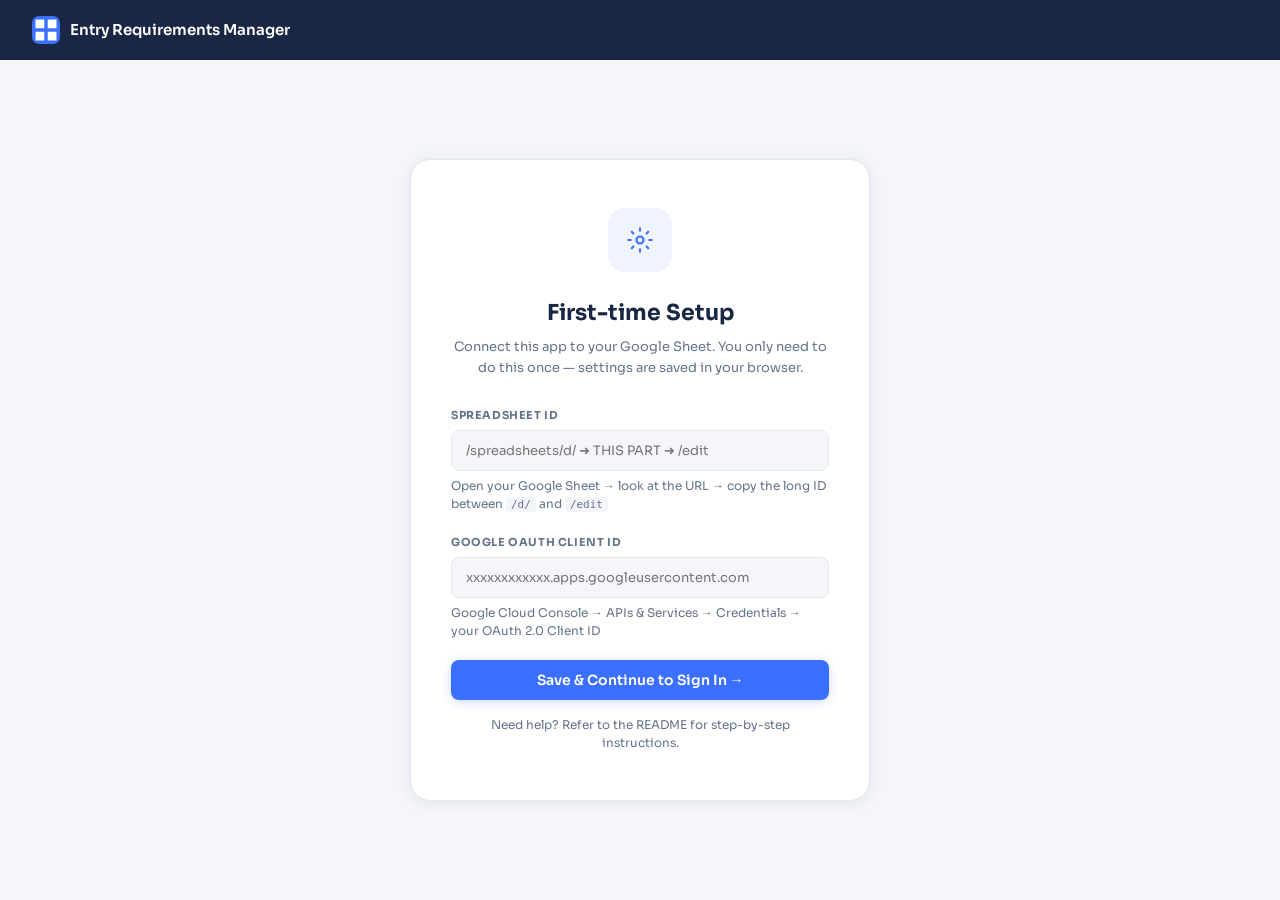
==== commit a3a832ba: "Bug fix and split file into html, css, js" ====
--- a/index.html
+++ b/index.html
@@ -1,1198 +1,228 @@
 <!DOCTYPE html>
 <html lang="en">
 <head>
-<meta charset="UTF-8">
-<meta name="viewport" content="width=device-width, initial-scale=1.0">
-<title>Entry Requirements Manager</title>
-<link href="https://fonts.googleapis.com/css2?family=Sora:wght@300;400;500;600;700&display=swap" rel="stylesheet">
-<style>
-*, *::before, *::after { box-sizing: border-box; margin: 0; padding: 0; }
-
-:root {
-  --bg:      #f4f6f9;
-  --surface: #ffffff;
-  --navy:    #1a2744;
-  --navy2:   #253460;
-  --accent:  #3b6fff;
-  --success: #16a34a;
-  --danger:  #dc2626;
-  --warn:    #d97706;
-  --text:    #1a2744;
-  --muted:   #64748b;
-  --border:  #e2e8f0;
-  --radius:  12px;
-  --shadow:  0 2px 16px rgba(26,39,68,0.08);
-}
-
-body {
-  font-family: 'Sora', sans-serif;
-  background: var(--bg);
-  color: var(--text);
-  min-height: 100vh;
-}
-
-/* ── Topbar ───────────────────────────────────────────────── */
-.topbar {
-  background: var(--navy);
-  height: 60px;
-  padding: 0 32px;
-  display: flex;
-  align-items: center;
-  justify-content: space-between;
-  position: sticky; top: 0; z-index: 100;
-}
-
-.topbar-brand {
-  display: flex; align-items: center; gap: 10px;
-  color: #fff; font-size: 15px; font-weight: 600;
-}
-
-.topbar-logo {
-  width: 28px; height: 28px;
-  background: var(--accent);
-  border-radius: 7px;
-  display: flex; align-items: center; justify-content: center;
-}
-
-.topbar-logo svg { width: 14px; height: 14px; fill: #fff; }
-
-.topbar-user {
-  display: flex; align-items: center; gap: 10px;
-}
-
-.user-avatar {
-  width: 32px; height: 32px;
-  border-radius: 50%;
-  background: var(--accent);
-  display: flex; align-items: center; justify-content: center;
-  font-size: 13px; font-weight: 700; color: #fff;
-  flex-shrink: 0;
-  overflow: hidden;
-}
-
-.user-avatar img { width: 100%; height: 100%; object-fit: cover; }
-
-.user-name { font-size: 13px; color: rgba(255,255,255,0.8); }
-
-.btn-signout {
-  background: rgba(255,255,255,0.1);
-  border: 1px solid rgba(255,255,255,0.15);
-  color: rgba(255,255,255,0.7);
-  font-family: 'Sora', sans-serif;
-  font-size: 12px; font-weight: 500;
-  padding: 5px 12px; border-radius: 6px;
-  cursor: pointer; transition: background 0.15s;
-}
-
-.btn-signout:hover { background: rgba(255,255,255,0.18); color: #fff; }
-
-/* ── Main ─────────────────────────────────────────────────── */
-.main {
-  max-width: 860px;
-  margin: 0 auto;
-  padding: 36px 24px 80px;
-}
-
-/* ── Screens ──────────────────────────────────────────────── */
-.screen { display: none; }
-.screen.active { display: block; }
-
-/* ── Login screen ─────────────────────────────────────────── */
-#screen-login {
-  display: flex; align-items: center; justify-content: center;
-  min-height: calc(100vh - 60px);
-}
-
-.login-card {
-  background: var(--surface);
-  border: 1px solid var(--border);
-  border-radius: 20px;
-  box-shadow: var(--shadow);
-  padding: 48px 40px;
-  text-align: center;
-  max-width: 420px;
-  width: 100%;
-}
-
-.login-icon {
-  width: 64px; height: 64px;
-  background: #eff4ff;
-  border-radius: 16px;
-  display: flex; align-items: center; justify-content: center;
-  margin: 0 auto 24px;
-}
-
-.login-icon svg { width: 32px; height: 32px; }
-
-.login-title {
-  font-size: 22px; font-weight: 700;
-  color: var(--navy); margin-bottom: 8px;
-}
-
-.login-sub {
-  font-size: 14px; color: var(--muted);
-  line-height: 1.6; margin-bottom: 32px;
-}
-
-.btn-google {
-  display: flex; align-items: center; justify-content: center; gap: 12px;
-  width: 100%; padding: 13px 24px;
-  background: #fff;
-  border: 1.5px solid var(--border);
-  border-radius: 10px;
-  font-family: 'Sora', sans-serif;
-  font-size: 14px; font-weight: 600;
-  color: var(--text);
-  cursor: pointer;
-  transition: border-color 0.15s, box-shadow 0.15s, transform 0.1s;
-  box-shadow: 0 1px 4px rgba(0,0,0,0.06);
-}
-
-.btn-google:hover {
-  border-color: var(--accent);
-  box-shadow: 0 4px 16px rgba(59,111,255,0.12);
-  transform: translateY(-1px);
-}
-
-.btn-google:active { transform: scale(0.98); }
-
-.btn-google svg { width: 20px; height: 20px; flex-shrink: 0; }
-
-.login-note {
-  font-size: 12px; color: var(--muted);
-  margin-top: 20px; line-height: 1.5;
-}
-
-/* ── Access denied screen ─────────────────────────────────── */
-#screen-denied {
-  display: flex; align-items: center; justify-content: center;
-  min-height: calc(100vh - 60px);
-}
-
-.denied-card {
-  background: var(--surface);
-  border: 1px solid #fecaca;
-  border-radius: 20px;
-  padding: 48px 40px;
-  text-align: center;
-  max-width: 440px;
-  width: 100%;
-}
-
-.denied-icon {
-  font-size: 48px; margin-bottom: 20px;
-}
-
-.denied-title {
-  font-size: 20px; font-weight: 700;
-  color: var(--danger); margin-bottom: 10px;
-}
-
-.denied-sub {
-  font-size: 14px; color: var(--muted);
-  line-height: 1.6; margin-bottom: 24px;
-}
-
-.denied-email {
-  display: inline-block;
-  background: #fef2f2;
-  border: 1px solid #fecaca;
-  border-radius: 6px;
-  padding: 4px 12px;
-  font-size: 13px; font-weight: 600;
-  color: var(--danger);
-  margin-bottom: 24px;
-}
-
-/* ── Steps ────────────────────────────────────────────────── */
-.steps {
-  display: flex; align-items: center;
-  margin-bottom: 28px;
-}
-
-.step {
-  display: flex; align-items: center; gap: 8px;
-  font-size: 13px; font-weight: 500; color: var(--muted);
-}
-
-.step.active { color: var(--accent); }
-.step.done   { color: var(--success); }
-
-.step-num {
-  width: 24px; height: 24px; border-radius: 50%;
-  background: var(--border);
-  display: flex; align-items: center; justify-content: center;
-  font-size: 11px; font-weight: 700; color: var(--muted);
-  flex-shrink: 0;
-}
-
-.step.active .step-num { background: var(--accent); color: #fff; }
-.step.done   .step-num { background: var(--success); color: #fff; }
-.step-line { flex: 1; height: 1px; background: var(--border); margin: 0 12px; }
-
-/* ── Cards ────────────────────────────────────────────────── */
-.card {
-  background: var(--surface);
-  border: 1px solid var(--border);
-  border-radius: var(--radius);
-  box-shadow: var(--shadow);
-  padding: 32px;
-  margin-bottom: 20px;
-}
-
-.card-title   { font-size: 18px; font-weight: 700; color: var(--navy); margin-bottom: 4px; }
-.card-subtitle { font-size: 13px; color: var(--muted); margin-bottom: 24px; line-height: 1.5; }
-
-/* ── Programme list ───────────────────────────────────────── */
-.prog-list { display: grid; gap: 10px; }
-
-.prog-card {
-  display: flex; align-items: center; gap: 14px;
-  padding: 16px 20px;
-  border: 1.5px solid var(--border);
-  border-radius: 10px;
-  cursor: pointer;
-  transition: border-color 0.15s, background 0.15s, transform 0.1s;
-}
-
-.prog-card:hover { border-color: var(--accent); background: #f0f4ff; transform: translateY(-1px); }
-.prog-card.selected { border-color: var(--accent); background: #eff4ff; }
-
-.prog-icon {
-  width: 40px; height: 40px;
-  background: #eff4ff; border-radius: 9px;
-  display: flex; align-items: center; justify-content: center;
-  flex-shrink: 0;
-}
-
-.prog-icon svg { width: 20px; height: 20px; fill: var(--accent); }
-.prog-card.selected .prog-icon { background: var(--accent); }
-.prog-card.selected .prog-icon svg { fill: #fff; }
-
-.prog-name { font-size: 14px; font-weight: 600; }
-.prog-meta { font-size: 12px; color: var(--muted); margin-top: 2px; }
-
-/* ── Qual grid ────────────────────────────────────────────── */
-.qual-grid { display: grid; gap: 14px; }
-
-.qual-item {
-  border: 1.5px solid var(--border);
-  border-radius: 10px; overflow: hidden;
-  transition: border-color 0.2s;
-}
-
-.qual-item:focus-within { border-color: var(--accent); box-shadow: 0 0 0 3px rgba(59,111,255,0.07); }
-.qual-item.has-value    { border-color: #86efac; }
-
-.qual-header {
-  display: flex; align-items: center; justify-content: space-between;
-  padding: 11px 16px;
-  background: rgba(26,39,68,0.025);
-  border-bottom: 1.5px solid var(--border);
-  cursor: pointer; user-select: none;
-}
-
-.qual-item.has-value .qual-header { background: rgba(22,163,74,0.05); border-bottom-color: #bbf7d0; }
-
-.qual-name {
-  font-size: 13px; font-weight: 600; color: var(--navy);
-  display: flex; align-items: center; gap: 8px;
-}
-
-.qual-badge {
-  font-size: 10px; font-weight: 600; letter-spacing: 0.4px;
-  text-transform: uppercase; padding: 2px 7px; border-radius: 4px;
-}
-
-.qual-badge.filled { background: #dcfce7; color: var(--success); }
-.qual-badge.empty  { background: #f1f5f9; color: var(--muted); }
-
-.qual-body { background: #fff; }
-
-.qual-body textarea {
-  width: 100%; padding: 12px 16px;
-  border: none; outline: none; resize: vertical;
-  font-family: 'Sora', sans-serif; font-size: 13.5px;
-  color: var(--text); background: transparent;
-  min-height: 64px; line-height: 1.6;
-}
-
-.qual-body textarea::placeholder { color: #94a3b8; font-style: italic; }
-
-/* ── Section header ───────────────────────────────────────── */
-.section-hdr {
-  display: flex; align-items: center;
-  justify-content: space-between;
-  margin-bottom: 16px;
-}
-
-.section-title { font-size: 15px; font-weight: 700; color: var(--navy); }
-.section-meta  { font-size: 12px; color: var(--muted); }
-
-/* ── Buttons ──────────────────────────────────────────────── */
-.btn-row {
-  display: flex; gap: 10px;
-  align-items: center; justify-content: flex-end;
-  padding-top: 4px;
-}
-
-.btn {
-  display: inline-flex; align-items: center; gap: 7px;
-  padding: 11px 22px; border-radius: 8px;
-  font-family: 'Sora', sans-serif;
-  font-size: 14px; font-weight: 600;
-  cursor: pointer; border: none;
-  transition: background 0.15s, transform 0.1s, box-shadow 0.15s;
-  white-space: nowrap;
-}
-
-.btn:active { transform: scale(0.98); }
-
-.btn-primary {
-  background: var(--accent); color: #fff;
-  box-shadow: 0 2px 10px rgba(59,111,255,0.25);
-}
-
-.btn-primary:hover   { background: #2d5fe8; }
-.btn-primary:disabled { background: #94a3b8; box-shadow: none; cursor: not-allowed; transform: none; }
-
-.btn-success { background: var(--success); color: #fff; }
-.btn-success:hover { background: #15803d; }
-
-.btn-ghost {
-  background: transparent; color: var(--muted);
-  border: 1.5px solid var(--border);
-}
-
-.btn-ghost:hover { border-color: var(--navy); color: var(--navy); }
-
-.btn-sm { padding: 8px 16px; font-size: 13px; }
-
-/* ── Toast ────────────────────────────────────────────────── */
-.toast {
-  display: flex; align-items: flex-start; gap: 10px;
-  padding: 14px 18px; border-radius: 8px;
-  font-size: 13.5px; line-height: 1.5;
-  margin-bottom: 20px;
-  animation: fadeDown 0.25s ease;
-}
-
-@keyframes fadeDown {
-  from { opacity: 0; transform: translateY(-6px); }
-  to   { opacity: 1; transform: translateY(0); }
-}
-
-.toast.info    { background: #eff6ff; color: #1d4ed8; border: 1px solid #bfdbfe; }
-.toast.success { background: #f0fdf4; color: #15803d; border: 1px solid #bbf7d0; }
-.toast.error   { background: #fef2f2; color: #b91c1c; border: 1px solid #fecaca; }
-.toast.warn    { background: #fffbeb; color: #92400e; border: 1px solid #fde68a; }
-
-/* ── Spinner ──────────────────────────────────────────────── */
-.spinner {
-  width: 14px; height: 14px; flex-shrink: 0;
-  border: 2px solid rgba(255,255,255,0.3);
-  border-top-color: #fff;
-  border-radius: 50%;
-  animation: spin 0.65s linear infinite;
-}
-
-.spinner.dark {
-  border-color: var(--border);
-  border-top-color: var(--accent);
-}
-
-@keyframes spin { to { transform: rotate(360deg); } }
-
-/* ── Skeleton ─────────────────────────────────────────────── */
-.skeleton {
-  background: linear-gradient(90deg, #f1f5f9 25%, #e2e8f0 50%, #f1f5f9 75%);
-  background-size: 200% 100%;
-  animation: shimmer 1.2s infinite;
-  border-radius: 8px; height: 64px;
-}
-
-@keyframes shimmer {
-  from { background-position: 200% 0; }
-  to   { background-position: -200% 0; }
-}
-
-/* ── Output table ─────────────────────────────────────────── */
-#preview-table { width: 100%; border-collapse: collapse; font-size: 14px; }
-
-#preview-table th, #preview-table td {
-  border: 1px solid #d1d5db;
-  padding: 10px 14px; text-align: left; vertical-align: top; line-height: 1.5;
-}
-
-#preview-table thead th {
-  background: #f8fafc; font-weight: 700;
-  font-size: 13px; color: var(--navy);
-}
-
-#preview-table tbody td:first-child { font-weight: 700; width: 30%; }
-
-/* ── Config section ───────────────────────────────────────── */
-.config-section {
-  background: var(--navy); border-radius: var(--radius);
-  padding: 28px 32px; margin-bottom: 24px;
-  animation: fadeDown 0.2s ease;
-}
-
-.config-section .config-title {
-  font-size: 14px; font-weight: 700; color: #fff;
-  margin-bottom: 18px;
-}
-
-.config-section label {
-  display: block; font-size: 11px; font-weight: 600;
-  letter-spacing: 0.5px; text-transform: uppercase;
-  color: rgba(255,255,255,0.45); margin-bottom: 7px;
-}
-
-.config-section input {
-  width: 100%; padding: 10px 14px;
-  background: rgba(255,255,255,0.07);
-  border: 1.5px solid rgba(255,255,255,0.12);
-  border-radius: 8px; outline: none;
-  font-family: 'Sora', sans-serif; font-size: 13px; color: #fff;
-  transition: border-color 0.2s;
-  margin-bottom: 14px;
-}
-
-.config-section input:focus { border-color: var(--accent); background: rgba(255,255,255,0.1); }
-.config-section input::placeholder { color: rgba(255,255,255,0.25); }
-
-.config-hint {
-  font-size: 12px; color: rgba(255,255,255,0.35);
-  margin-top: -10px; margin-bottom: 14px; line-height: 1.5;
-}
-
-/* ── Utilities ────────────────────────────────────────────── */
-.hidden  { display: none !important; }
-.mt-16   { margin-top: 16px; }
-.mt-20   { margin-top: 20px; }
-
-@media (max-width: 600px) {
-  .main { padding: 20px 16px 60px; }
-  .card { padding: 20px; }
-  .topbar { padding: 0 16px; }
-  .steps { display: none; }
-  .login-card, .denied-card { padding: 32px 24px; }
-}
-</style>
+  <meta charset="UTF-8" />
+  <meta name="viewport" content="width=device-width, initial-scale=1.0" />
+  <title>Entry Requirements Manager</title>
+  <link href="https://fonts.googleapis.com/css2?family=Sora:wght@300;400;500;600;700&display=swap" rel="stylesheet" />
+  <link rel="stylesheet" href="style.css" />
 </head>
 <body>
 
-<!-- ── TOP BAR ──────────────────────────────────────────────── -->
-<div class="topbar">
-  <div class="topbar-brand">
-    <div class="topbar-logo">
-      <svg viewBox="0 0 16 16"><path d="M2 2h5v5H2zM9 2h5v5H9zM2 9h5v5H2zM9 9h5v5H9z"/></svg>
-    </div>
-    Entry Requirements Manager
+  <!-- TOP BAR -->
+  <header class="topbar">
+    <div class="topbar-brand">
+      <div class="topbar-logo">
+        <svg viewBox="0 0 16 16" fill="white"><path d="M2 2h5v5H2zM9 2h5v5H9zM2 9h5v5H2zM9 9h5v5H9z"/></svg>
+      </div>
+      Entry Requirements Manager
+    </div>
+    <div class="topbar-user" id="topbar-user">
+      <div class="user-avatar" id="user-avatar"></div>
+      <span class="user-name" id="user-name-display"></span>
+      <button class="btn-signout" onclick="App.signOut()">Sign out</button>
+    </div>
+  </header>
+
+  <!-- ═══════════════════════════════════════════
+       SCREEN: SETUP (first time only)
+  ════════════════════════════════════════════ -->
+  <div id="screen-setup" class="screen">
+    <div class="centered-wrap">
+      <div class="auth-card">
+        <div class="auth-icon" style="background:#eff4ff;">
+          <svg width="28" height="28" viewBox="0 0 24 24" fill="none">
+            <circle cx="12" cy="12" r="3" stroke="#3b6fff" stroke-width="1.8"/>
+            <path d="M12 2v2M12 20v2M2 12h2M20 12h2M4.93 4.93l1.41 1.41M17.66 17.66l1.41 1.41M4.93 19.07l1.41-1.41M17.66 6.34l1.41-1.41"
+              stroke="#3b6fff" stroke-width="1.8" stroke-linecap="round"/>
+          </svg>
+        </div>
+
+        <h1 class="auth-title">First-time Setup</h1>
+        <p class="auth-sub">Connect this app to your Google Sheet. You only need to do this once — settings are saved in your browser.</p>
+
+        <div class="field">
+          <label>Spreadsheet ID</label>
+          <input type="text" id="cfg-sheet-id" placeholder="/spreadsheets/d/ ➜ THIS PART ➜ /edit" />
+          <div class="field-hint">Open your Google Sheet → look at the URL → copy the long ID between <code>/d/</code> and <code>/edit</code></div>
+        </div>
+
+        <div class="field">
+          <label>Google OAuth Client ID</label>
+          <input type="text" id="cfg-client-id" placeholder="xxxxxxxxxxxx.apps.googleusercontent.com" />
+          <div class="field-hint">Google Cloud Console → APIs &amp; Services → Credentials → your OAuth 2.0 Client ID</div>
+        </div>
+
+        <button class="btn btn-primary btn-full" onclick="App.saveConfig()">
+          Save &amp; Continue to Sign In →
+        </button>
+
+        <p class="auth-note">Need help? Refer to the README for step-by-step instructions.</p>
+      </div>
+    </div>
   </div>
-  <div class="topbar-user hidden" id="topbar-user">
-    <div class="user-avatar" id="user-avatar"></div>
-    <span class="user-name" id="user-name-display"></span>
-    <button class="btn-signout" onclick="signOut()">Sign out</button>
+
+  <!-- ═══════════════════════════════════════════
+       SCREEN: LOGIN
+  ════════════════════════════════════════════ -->
+  <div id="screen-login" class="screen">
+    <div class="centered-wrap">
+      <div class="auth-card">
+        <div class="auth-icon">
+          <svg viewBox="0 0 48 48" width="32" height="32">
+            <path d="M44 20H24v8.8h11.5C34.1 32.8 29.5 36 24 36c-6.6 0-12-5.4-12-12s5.4-12 12-12c3 0 5.7 1.1 7.8 2.9l6.2-6.2C34.6 6 29.6 4 24 4 12.9 4 4 12.9 4 24s8.9 20 20 20c11 0 20-8.9 20-20 0-1.3-.1-2.7-.4-4h.4z" fill="#4285F4"/>
+            <path d="M6.3 14.7l7.2 5.3C15.3 16.8 19.3 14 24 14c3 0 5.7 1.1 7.8 2.9l6.2-6.2C34.6 6 29.6 4 24 4 16.3 4 9.7 8.4 6.3 14.7z" fill="#EA4335"/>
+            <path d="M24 44c5.4 0 10.3-1.8 14.1-4.9l-6.5-5.5C29.6 35.4 26.9 36 24 36c-5.4 0-10-3.2-11.5-7.8l-7.2 5.6C8.7 40.1 15.9 44 24 44z" fill="#34A853"/>
+            <path d="M44 20h-.4c.3 1.3.4 2.7.4 4 0 11.1-8.9 20-20 20-8.1 0-15.3-4-19.3-10.1l7.3-5.7C13.5 32.3 18.4 36 24 36c5.5 0 10.1-3.2 11.5-7.2H24V20h20z" fill="#FBBC05"/>
+          </svg>
+        </div>
+
+        <h1 class="auth-title">Sign in to continue</h1>
+        <p class="auth-sub">Use your university Google account. Access is restricted to authorised staff only.</p>
+
+        <button class="btn-google" onclick="App.signIn()">
+          <svg viewBox="0 0 24 24" width="20" height="20">
+            <path d="M22.56 12.25c0-.78-.07-1.53-.2-2.25H12v4.26h5.92c-.26 1.37-1.04 2.53-2.21 3.31v2.77h3.57c2.08-1.92 3.28-4.74 3.28-8.09z" fill="#4285F4"/>
+            <path d="M12 23c2.97 0 5.46-.98 7.28-2.66l-3.57-2.77c-.98.66-2.23 1.06-3.71 1.06-2.86 0-5.29-1.93-6.16-4.53H2.18v2.84C3.99 20.53 7.7 23 12 23z" fill="#34A853"/>
+            <path d="M5.84 14.09c-.22-.66-.35-1.36-.35-2.09s.13-1.43.35-2.09V7.07H2.18C1.43 8.55 1 10.22 1 12s.43 3.45 1.18 4.93l3.66-2.84z" fill="#FBBC05"/>
+            <path d="M12 5.38c1.62 0 3.06.56 4.21 1.64l3.15-3.15C17.45 2.09 14.97 1 12 1 7.7 1 3.99 3.47 2.18 7.07l3.66 2.84c.87-2.6 3.3-4.53 6.16-4.53z" fill="#EA4335"/>
+          </svg>
+          Sign in with Google
+        </button>
+
+        <p class="auth-note">Only pre-approved university staff can access this tool.</p>
+        <button class="link-btn" onclick="App.showScreen('screen-setup')">⚙ Change connection settings</button>
+      </div>
+    </div>
   </div>
-</div>
-
-<!-- ── SCREENS ───────────────────────────────────────────────── -->
-
-<!-- SETUP -->
-<div id="screen-setup" class="screen">
-  <div style="display:flex; align-items:center; justify-content:center; min-height:calc(100vh - 60px); padding:24px;">
-    <div style="background:#fff; border:1px solid var(--border); border-radius:20px; box-shadow:var(--shadow); padding:48px 40px; max-width:500px; width:100%;">
-
-      <div style="width:56px;height:56px;background:#eff4ff;border-radius:14px;display:flex;align-items:center;justify-content:center;margin-bottom:24px;">
-        <svg width="26" height="26" viewBox="0 0 24 24" fill="none" xmlns="http://www.w3.org/2000/svg">
-          <circle cx="12" cy="12" r="3" stroke="#3b6fff" stroke-width="1.8"/>
-          <path d="M12 2v2M12 20v2M2 12h2M20 12h2M4.93 4.93l1.41 1.41M17.66 17.66l1.41 1.41M4.93 19.07l1.41-1.41M17.66 6.34l1.41-1.41" stroke="#3b6fff" stroke-width="1.8" stroke-linecap="round"/>
-        </svg>
-      </div>
-
-      <div style="font-size:22px;font-weight:700;color:var(--navy);margin-bottom:8px;">First-time Setup</div>
-      <div style="font-size:14px;color:var(--muted);line-height:1.6;margin-bottom:32px;">
-        Connect this app to your Google Sheet. You only need to do this once — settings are saved in your browser.
-      </div>
-
-      <div style="margin-bottom:20px;">
-        <label style="display:block;font-size:12px;font-weight:600;letter-spacing:0.5px;text-transform:uppercase;color:var(--muted);margin-bottom:8px;">
-          Spreadsheet ID
-        </label>
-        <input type="text" id="cfg-sheet-id"
-          placeholder="Found in your Sheet URL: /spreadsheets/d/THIS_PART/edit"
-          style="width:100%;padding:11px 14px;border:1.5px solid var(--border);border-radius:8px;font-family:'Sora',sans-serif;font-size:13px;color:var(--text);outline:none;" />
-        <div style="font-size:12px;color:var(--muted);margin-top:6px;line-height:1.5;">
-          Open your Google Sheet → look at the URL bar → copy the long ID between <code>/d/</code> and <code>/edit</code>
-        </div>
-      </div>
-
-      <div style="margin-bottom:28px;">
-        <label style="display:block;font-size:12px;font-weight:600;letter-spacing:0.5px;text-transform:uppercase;color:var(--muted);margin-bottom:8px;">
-          Google OAuth Client ID
-        </label>
-        <input type="text" id="cfg-client-id"
-          placeholder="xxxxxxxxxx.apps.googleusercontent.com"
-          style="width:100%;padding:11px 14px;border:1.5px solid var(--border);border-radius:8px;font-family:'Sora',sans-serif;font-size:13px;color:var(--text);outline:none;" />
-        <div style="font-size:12px;color:var(--muted);margin-top:6px;line-height:1.5;">
-          From Google Cloud Console → APIs &amp; Services → Credentials → your OAuth 2.0 Client ID
-        </div>
-      </div>
-
-      <button class="btn btn-primary" style="width:100%;justify-content:center;" onclick="saveConfig()">
-        <svg width="14" height="14" viewBox="0 0 14 14" fill="none"><path d="M2 7l3.5 3.5L12 3" stroke="white" stroke-width="1.8" stroke-linecap="round" stroke-linejoin="round"/></svg>
-        Save &amp; Continue to Sign In
-      </button>
-
-      <div style="font-size:12px;color:var(--muted);margin-top:16px;text-align:center;line-height:1.5;">
-        Need help? Refer to the README file for step-by-step instructions.
+
+  <!-- ═══════════════════════════════════════════
+       SCREEN: ACCESS DENIED
+  ════════════════════════════════════════════ -->
+  <div id="screen-denied" class="screen">
+    <div class="centered-wrap">
+      <div class="auth-card">
+        <div class="denied-icon">🔒</div>
+        <h1 class="auth-title" style="color:var(--danger);">Access Denied</h1>
+        <p class="auth-sub">You are signed in as:</p>
+        <div class="denied-email" id="denied-email"></div>
+        <p class="auth-sub">This account is not on the approved access list. Please contact your administrator to request access.</p>
+        <button class="btn btn-ghost btn-sm" onclick="App.signOut()">← Try a different account</button>
       </div>
     </div>
   </div>
-</div>
-
-<!-- LOGIN -->
-<div id="screen-login" class="screen">
-  <div class="login-card">
-    <div class="login-icon">
-      <svg viewBox="0 0 48 48" fill="none" xmlns="http://www.w3.org/2000/svg">
-        <path d="M44 20H24v8.8h11.5C34.1 32.8 29.5 36 24 36c-6.6 0-12-5.4-12-12s5.4-12 12-12c3 0 5.7 1.1 7.8 2.9l6.2-6.2C34.6 6 29.6 4 24 4 12.9 4 4 12.9 4 24s8.9 20 20 20c11 0 20-8.9 20-20 0-1.3-.1-2.7-.4-4h.4z" fill="#4285F4"/>
-        <path d="M6.3 14.7l7.2 5.3C15.3 16.8 19.3 14 24 14c3 0 5.7 1.1 7.8 2.9l6.2-6.2C34.6 6 29.6 4 24 4 16.3 4 9.7 8.4 6.3 14.7z" fill="#EA4335"/>
-        <path d="M24 44c5.4 0 10.3-1.8 14.1-4.9l-6.5-5.5C29.6 35.4 26.9 36 24 36c-5.4 0-10-3.2-11.5-7.8l-7.2 5.6C8.7 40.1 15.9 44 24 44z" fill="#34A853"/>
-        <path d="M44 20h-.4c.3 1.3.4 2.7.4 4 0 11.1-8.9 20-20 20-8.1 0-15.3-4-19.3-10.1l7.3-5.7C13.5 32.3 18.4 36 24 36c5.5 0 10.1-3.2 11.5-7.2H24V20h20z" fill="#FBBC05"/>
-      </svg>
-    </div>
-    <div class="login-title">Sign in to continue</div>
-    <div class="login-sub">Use your university Google account to access the Entry Requirements Manager. Access is restricted to authorised staff only.</div>
-    <button class="btn-google" onclick="signIn()">
-      <svg viewBox="0 0 24 24" xmlns="http://www.w3.org/2000/svg">
-        <path d="M22.56 12.25c0-.78-.07-1.53-.2-2.25H12v4.26h5.92c-.26 1.37-1.04 2.53-2.21 3.31v2.77h3.57c2.08-1.92 3.28-4.74 3.28-8.09z" fill="#4285F4"/>
-        <path d="M12 23c2.97 0 5.46-.98 7.28-2.66l-3.57-2.77c-.98.66-2.23 1.06-3.71 1.06-2.86 0-5.29-1.93-6.16-4.53H2.18v2.84C3.99 20.53 7.7 23 12 23z" fill="#34A853"/>
-        <path d="M5.84 14.09c-.22-.66-.35-1.36-.35-2.09s.13-1.43.35-2.09V7.07H2.18C1.43 8.55 1 10.22 1 12s.43 3.45 1.18 4.93l3.66-2.84z" fill="#FBBC05"/>
-        <path d="M12 5.38c1.62 0 3.06.56 4.21 1.64l3.15-3.15C17.45 2.09 14.97 1 12 1 7.7 1 3.99 3.47 2.18 7.07l3.66 2.84c.87-2.6 3.3-4.53 6.16-4.53z" fill="#EA4335"/>
-      </svg>
-      Sign in with Google
-    </button>
-    <div class="login-note">Only pre-approved university staff can access this tool. Contact your administrator if you need access.</div>
-    <div style="margin-top:14px;">
-      <button onclick="showScreen('screen-setup')" style="background:none;border:none;font-family:'Sora',sans-serif;font-size:12px;color:var(--muted);cursor:pointer;text-decoration:underline;">⚙ Change connection settings</button>
-    </div>
-  </div>
-</div>
-
-<!-- ACCESS DENIED -->
-<div id="screen-denied" class="screen">
-  <div class="denied-card">
-    <div class="denied-icon">🔒</div>
-    <div class="denied-title">Access Denied</div>
-    <div class="denied-sub">You are signed in as:</div>
-    <div class="denied-email" id="denied-email"></div>
-    <div class="denied-sub">This account is not on the approved access list. Please contact your administrator to request access.</div>
-    <button class="btn btn-ghost btn-sm" onclick="signOut()">← Sign in with a different account</button>
-  </div>
-</div>
-
-<!-- MAIN APP -->
-<div id="screen-app" class="screen">
-  <div class="main">
-
-    <!-- Toast -->
-    <div id="toast" class="toast hidden"></div>
-
-    <!-- ── STEP 1: Select programme ──────────────────────── -->
-    <div id="step-select" class="hidden">
-      <div class="steps">
-        <div class="step active"><div class="step-num">1</div> Choose Programme</div>
-        <div class="step-line"></div>
-        <div class="step"><div class="step-num">2</div> Edit Requirements</div>
-        <div class="step-line"></div>
-        <div class="step"><div class="step-num">3</div> Generate Table</div>
-      </div>
-
-      <div class="card">
-        <div class="card-title">Which programme are you updating?</div>
-        <div class="card-subtitle">Select a programme to load and edit its current entry requirements.</div>
-        <div class="prog-list" id="prog-list"></div>
-      </div>
-    </div>
-
-    <!-- ── STEP 2: Edit requirements ─────────────────────── -->
-    <div id="step-edit" class="hidden">
-      <div class="steps">
-        <div class="step done"><div class="step-num">✓</div> Choose Programme</div>
-        <div class="step-line"></div>
-        <div class="step active"><div class="step-num">2</div> Edit Requirements</div>
-        <div class="step-line"></div>
-        <div class="step"><div class="step-num">3</div> Generate Table</div>
-      </div>
-
-      <div class="card">
-        <div style="display:flex; align-items:flex-start; justify-content:space-between; gap:16px; margin-bottom:0;">
-          <div>
-            <div class="card-title" id="edit-prog-name"></div>
-            <div class="card-subtitle" style="margin-bottom:0;">
-              Fill in accepted qualifications. Leave a field <strong>blank</strong> if that qualification does not apply — it will be hidden from the published table.
+
+  <!-- ═══════════════════════════════════════════
+       SCREEN: APP (main tool)
+  ════════════════════════════════════════════ -->
+  <div id="screen-app" class="screen">
+    <div class="main">
+
+      <!-- Global toast -->
+      <div id="toast" class="toast" role="alert"></div>
+
+      <!-- ── STEP 1: Select programme ───────────────────── -->
+      <div id="step-select" class="step-panel">
+        <div class="steps-indicator">
+          <div class="step-ind active"><div class="step-num">1</div><span>Choose Programme</span></div>
+          <div class="step-line"></div>
+          <div class="step-ind"><div class="step-num">2</div><span>Edit Requirements</span></div>
+          <div class="step-line"></div>
+          <div class="step-ind"><div class="step-num">3</div><span>Generate Table</span></div>
+        </div>
+
+        <div class="card">
+          <h2 class="card-title">Which programme are you updating?</h2>
+          <p class="card-subtitle">Select a programme to load and edit its current entry requirements.</p>
+          <div class="prog-list" id="prog-list"></div>
+        </div>
+      </div>
+
+      <!-- ── STEP 2: Edit requirements ──────────────────── -->
+      <div id="step-edit" class="step-panel">
+        <div class="steps-indicator">
+          <div class="step-ind done"><div class="step-num">✓</div><span>Choose Programme</span></div>
+          <div class="step-line"></div>
+          <div class="step-ind active"><div class="step-num">2</div><span>Edit Requirements</span></div>
+          <div class="step-line"></div>
+          <div class="step-ind"><div class="step-num">3</div><span>Generate Table</span></div>
+        </div>
+
+        <div class="card">
+          <div class="card-header-row">
+            <div>
+              <h2 class="card-title" id="edit-prog-name"></h2>
+              <p class="card-subtitle" style="margin-bottom:0;">
+                Fill in accepted qualifications. Leave a field <strong>blank</strong> if that qualification does not apply — it won't appear in the published table.
+              </p>
             </div>
-          </div>
-          <button class="btn btn-ghost btn-sm" onclick="goToStep(1)" style="flex-shrink:0; margin-top:4px;">← Change</button>
-        </div>
-      </div>
-
-      <div class="card">
-        <div class="section-hdr">
-          <div class="section-title">Entry Requirements</div>
-          <div class="section-meta" id="filled-count"></div>
-        </div>
-        <div class="qual-grid" id="qual-grid"></div>
-      </div>
-
-      <div class="btn-row">
-        <button class="btn btn-ghost" onclick="goToStep(1)">← Back</button>
-        <button class="btn btn-primary" id="save-btn" onclick="saveRequirements()">
-          <svg width="14" height="14" viewBox="0 0 14 14" fill="none"><path d="M2 7l3.5 3.5L12 3" stroke="white" stroke-width="1.8" stroke-linecap="round" stroke-linejoin="round"/></svg>
-          Save &amp; Generate Table
-        </button>
-      </div>
-    </div>
-
-    <!-- ── STEP 3: Output ─────────────────────────────────── -->
-    <div id="step-output" class="hidden">
-      <div class="steps">
-        <div class="step done"><div class="step-num">✓</div> Choose Programme</div>
-        <div class="step-line"></div>
-        <div class="step done"><div class="step-num">✓</div> Edit Requirements</div>
-        <div class="step-line"></div>
-        <div class="step active"><div class="step-num">3</div> Generate Table</div>
-      </div>
-
-      <div class="card">
-        <div style="display:flex; align-items:flex-start; justify-content:space-between; gap:16px; flex-wrap:wrap; margin-bottom:16px;">
-          <div>
-            <div class="card-title" style="margin-bottom:2px;">Table Ready ✓</div>
-            <div style="font-size:13px; color:var(--muted);">Saved to Google Sheets. Copy and paste directly into WordPress, Google Docs, or Word.</div>
-          </div>
-          <div style="display:flex; gap:8px; flex-shrink:0;">
-            <button class="btn btn-ghost btn-sm" onclick="goToStep(2)">← Edit</button>
-            <button class="btn btn-success btn-sm" id="copy-btn" onclick="copyTable(this)">Copy Table</button>
-          </div>
-        </div>
-
-        <div id="table-wrapper">
-          <table id="preview-table" border="1" cellpadding="8" cellspacing="0">
-            <thead><tr><th>Qualification</th><th>Requirements</th></tr></thead>
-            <tbody id="output-tbody"></tbody>
-          </table>
-        </div>
-
-        <div class="mt-20" style="display:flex; gap:12px; align-items:center; flex-wrap:wrap;">
-          <button class="btn btn-primary btn-sm" onclick="goToStep(1)">Edit Another Programme</button>
-          <span id="copy-confirm" class="hidden" style="font-size:13px; color:var(--success); font-weight:600;">✓ Copied! Paste anywhere.</span>
-        </div>
-      </div>
-    </div>
-
-  </div><!-- /main -->
-</div><!-- /screen-app -->
-
-<!-- Google Identity Services (synchronous load for reliability) -->
-<script src="https://accounts.google.com/gsi/client"></script>
-
-<script>
-// ════════════════════════════════════════════════════════════════
-// CONFIG — stored in localStorage, entered once
-// ════════════════════════════════════════════════════════════════
-const CFG = {
-  get clientId()  { return localStorage.getItem('cfg_client_id')  || ''; },
-  get sheetId()   { return localStorage.getItem('cfg_sheet_id')   || ''; },
-  set clientId(v) { localStorage.setItem('cfg_client_id', v); },
-  set sheetId(v)  { localStorage.setItem('cfg_sheet_id',  v); },
-};
-
-// Runtime state
-let accessToken  = null;
-let userEmail    = null;
-let userName     = null;
-let userPicture  = null;
-let allHeaders   = [];   // ["Programme Name", "SPM / O-Level", ...]
-let qualHeaders  = [];   // headers minus col 0
-let allData      = [];   // array of row objects
-let currentProg  = null;
-let currentRowIdx = null;
-const SHEET_NAME  = 'Entry Requirements';
-const ACCESS_TAB  = 'Access';
-
-// ════════════════════════════════════════════════════════════════
-// INIT
-// ════════════════════════════════════════════════════════════════
-window.addEventListener('DOMContentLoaded', () => {
-  if (!CFG.clientId || !CFG.sheetId) {
-    // First-time setup — show config form, not login screen
-    document.getElementById('cfg-client-id').value = CFG.clientId;
-    document.getElementById('cfg-sheet-id').value  = CFG.sheetId;
-    showScreen('screen-setup');
-  } else {
-    // Config exists — show login screen
-    showScreen('screen-login');
-  }
-});
-
-// ════════════════════════════════════════════════════════════════
-// CONFIG SAVE
-// ════════════════════════════════════════════════════════════════
-function saveConfig() {
-  const clientId = document.getElementById('cfg-client-id').value.trim();
-  const sheetId  = document.getElementById('cfg-sheet-id').value.trim();
-  if (!clientId) {
-    alert('Please enter your OAuth Client ID.');
-    return;
-  }
-  if (!sheetId) {
-    alert('Please enter your Spreadsheet ID.');
-    return;
-  }
-  CFG.clientId = clientId;
-  CFG.sheetId  = sheetId;
-  showScreen('screen-login');
-}
-
-// ════════════════════════════════════════════════════════════════
-// AUTH — lazy token client, created fresh on each sign-in click
-// ════════════════════════════════════════════════════════════════
-function signIn() {
-  if (!CFG.clientId || !CFG.sheetId) {
-    showScreen('screen-setup');
-    return;
-  }
-
-  if (!window.google || !window.google.accounts || !window.google.accounts.oauth2) {
-    showToast('error', 'Google sign-in library not loaded. Check your internet connection and reload the page.');
-    return;
-  }
-
-  try {
-    const tokenClient = google.accounts.oauth2.initTokenClient({
-      client_id: CFG.clientId,
-      scope: [
-        'https://www.googleapis.com/auth/spreadsheets',
-        'https://www.googleapis.com/auth/userinfo.profile',
-        'https://www.googleapis.com/auth/userinfo.email',
-      ].join(' '),
-      callback: onTokenResponse,
-      error_callback: (err) => {
-        showToast('error', 'Sign-in error: ' + (err.message || err.type || JSON.stringify(err)));
-      },
-    });
-
-    tokenClient.requestAccessToken({ prompt: 'select_account' });
-  } catch (err) {
-    showToast('error', 'Could not open sign-in popup: ' + err.message + '. Make sure popups are allowed for this page.');
-  }
-}
-
-async function onTokenResponse(tokenResponse) {
-  if (tokenResponse.error) {
-    showToast('error', 'Sign-in failed: ' + tokenResponse.error + (tokenResponse.error_description ? ' — ' + tokenResponse.error_description : ''));
-    return;
-  }
-
-  accessToken = tokenResponse.access_token;
-
-  // Fetch user profile with the token
-  try {
-    const res = await fetch('https://www.googleapis.com/oauth2/v3/userinfo', {
-      headers: { Authorization: 'Bearer ' + accessToken }
-    });
-    if (!res.ok) throw new Error('Profile fetch failed: HTTP ' + res.status);
-    const profile = await res.json();
-    userEmail   = profile.email;
-    userName    = profile.name;
-    userPicture = profile.picture;
-  } catch (e) {
-    showToast('error', 'Signed in but could not fetch your profile: ' + e.message);
-    return;
-  }
-
-  await checkAccess();
-}
-
-// ════════════════════════════════════════════════════════════════
-// ACCESS CHECK — reads the "Access" tab in the sheet
-// ════════════════════════════════════════════════════════════════
-async function checkAccess() {
-  try {
-    const range = encodeURIComponent(ACCESS_TAB + '!A:A');
-    const url   = `https://sheets.googleapis.com/v4/spreadsheets/${CFG.sheetId}/values/${range}`;
-    const res   = await apiFetch(url);
-    const data  = await res.json();
-
-    const allowedEmails = (data.values || [])
-      .flat()
-      .map(e => String(e).trim().toLowerCase())
-      .filter(e => e.includes('@'));
-
-    if (allowedEmails.includes(userEmail.toLowerCase())) {
-      onAccessGranted();
-    } else {
-      onAccessDenied();
-    }
-  } catch (err) {
-    // If tab doesn't exist yet, show setup hint
-    showToast('error', 'Could not read access list: ' + err.message + '. Make sure the "Access" tab exists in your sheet.');
-    showScreen('screen-login');
-  }
-}
-
-function onAccessGranted() {
-  // Update topbar
-  const avatar = document.getElementById('user-avatar');
-  if (userPicture) {
-    avatar.innerHTML = '<img src="' + userPicture + '" alt="">';
-  } else {
-    avatar.textContent = (userName || userEmail).charAt(0).toUpperCase();
-  }
-  document.getElementById('user-name-display').textContent = userName || userEmail;
-  document.getElementById('topbar-user').classList.remove('hidden');
-
-  showScreen('screen-app');
-  document.getElementById('step-select').classList.remove('hidden');
-  loadSheetData();
-}
-
-function onAccessDenied() {
-  document.getElementById('denied-email').textContent = userEmail;
-  showScreen('screen-denied');
-}
-
-function signOut() {
-  accessToken = null;
-  userEmail   = null;
-  userName    = null;
-  document.getElementById('topbar-user').classList.add('hidden');
-  // Hide all app steps
-  ['step-select','step-edit','step-output'].forEach(id =>
-    document.getElementById(id).classList.add('hidden')
-  );
-  showScreen('screen-login');
-  // Revoke token
-  if (window.google && google.accounts && google.accounts.id) {
-    google.accounts.id.disableAutoSelect();
-  }
-}
-
-// ════════════════════════════════════════════════════════════════
-// SHEETS DATA LOAD
-// ════════════════════════════════════════════════════════════════
-async function loadSheetData() {
-  renderProgListSkeleton();
-  try {
-    const range = encodeURIComponent(SHEET_NAME + '!A1:ZZ');
-    const url   = `https://sheets.googleapis.com/v4/spreadsheets/${CFG.sheetId}/values/${range}`;
-    const res   = await apiFetch(url);
-    if (!res.ok) {
-      const err = await res.json();
-      throw new Error(err.error?.message || 'HTTP ' + res.status);
-    }
-    const data = await res.json();
-    const rows = data.values || [];
-
-    if (rows.length < 2) {
-      renderProgListMsg('No programmes found. Make sure the "' + SHEET_NAME + '" tab has a header row and at least one data row.');
-      return;
-    }
-
-    allHeaders  = rows[0].map(h => String(h).trim());
-    qualHeaders = allHeaders.slice(1);
-    allData     = rows.slice(1)
-      .filter(r => String(r[0] || '').trim() !== '')
-      .map(row => {
-        const obj = {};
-        allHeaders.forEach((h, i) => { obj[h] = String(row[i] || '').trim(); });
-        return obj;
-      });
-
-    renderProgList();
-  } catch (err) {
-    renderProgListMsg('Failed to load data: ' + err.message);
-    showToast('error', '<strong>Could not load sheet data.</strong> ' + err.message);
-  }
-}
-
-// ════════════════════════════════════════════════════════════════
-// STEP 1 — Programme list
-// ════════════════════════════════════════════════════════════════
-function renderProgListSkeleton() {
-  document.getElementById('prog-list').innerHTML =
-    [1,2,3,4].map(() => '<div class="skeleton"></div>').join('');
-}
-
-function renderProgListMsg(msg) {
-  document.getElementById('prog-list').innerHTML =
-    '<div style="padding:24px 0; text-align:center; font-size:13px; color:var(--muted);">' + msg + '</div>';
-}
-
-function renderProgList() {
-  const progKey = allHeaders[0];
-  const total   = qualHeaders.length;
-  document.getElementById('prog-list').innerHTML = allData.map((prog, i) => {
-    const name   = prog[progKey] || '(Unnamed)';
-    const filled = qualHeaders.filter(h => prog[h] && prog[h].trim()).length;
-    return '<div class="prog-card" onclick="selectProgramme(' + i + ')" data-idx="' + i + '">' +
-      '<div class="prog-icon">' +
-        '<svg viewBox="0 0 20 20"><path d="M4 3h12a1 1 0 0 1 1 1v12a1 1 0 0 1-1 1H4a1 1 0 0 1-1-1V4a1 1 0 0 1 1-1z" fill="none" stroke="currentColor" stroke-width="1.5"/><path d="M6 7h8M6 10h8M6 13h5" stroke="currentColor" stroke-width="1.5" stroke-linecap="round"/></svg>' +
-      '</div>' +
-      '<div>' +
-        '<div class="prog-name">' + escHtml(name) + '</div>' +
-        '<div class="prog-meta">' + filled + ' of ' + total + ' qualifications filled</div>' +
-      '</div>' +
-    '</div>';
-  }).join('');
-}
-
-// ════════════════════════════════════════════════════════════════
-// STEP 2 — Edit
-// ════════════════════════════════════════════════════════════════
-function selectProgramme(idx) {
-  currentProg    = allData[idx][allHeaders[0]];
-  currentRowIdx  = idx;
-
-  document.querySelectorAll('.prog-card').forEach(c => c.classList.remove('selected'));
-  const card = document.querySelector('.prog-card[data-idx="' + idx + '"]');
-  if (card) card.classList.add('selected');
-
-  setTimeout(() => {
-    goToStep(2);
-    document.getElementById('edit-prog-name').textContent = currentProg;
-    renderQualGrid(allData[idx]);
-  }, 100);
-}
-
-function renderQualGrid(prog) {
-  document.getElementById('qual-grid').innerHTML = qualHeaders.map((header, i) => {
-    const val    = prog[header] || '';
-    const filled = val.trim() !== '';
-    return '<div class="qual-item' + (filled ? ' has-value' : '') + '" id="qi-' + i + '">' +
-      '<div class="qual-header" onclick="document.getElementById(\'qa-' + i + '\').focus()">' +
-        '<div class="qual-name">' + escHtml(header) +
-          '<span class="qual-badge ' + (filled ? 'filled' : 'empty') + '" id="qb-' + i + '">' +
-            (filled ? 'Filled' : 'Empty') +
-          '</span>' +
-        '</div>' +
-      '</div>' +
-      '<div class="qual-body">' +
-        '<textarea id="qa-' + i + '" placeholder="Leave blank if not accepted for this programme…" oninput="onQualInput(' + i + ', this)">' +
-          escHtml(val) +
-        '</textarea>' +
-      '</div>' +
-    '</div>';
-  }).join('');
-  updateFilledCount();
-}
-
-function onQualInput(i, el) {
-  const filled = el.value.trim() !== '';
-  document.getElementById('qi-' + i).classList.toggle('has-value', filled);
-  const badge = document.getElementById('qb-' + i);
-  badge.className  = 'qual-badge ' + (filled ? 'filled' : 'empty');
-  badge.textContent = filled ? 'Filled' : 'Empty';
-  updateFilledCount();
-}
-
-function updateFilledCount() {
-  const filled = document.querySelectorAll('.qual-item.has-value').length;
-  document.getElementById('filled-count').textContent = filled + ' of ' + qualHeaders.length + ' filled';
-}
-
-// ════════════════════════════════════════════════════════════════
-// SAVE TO SHEETS
-// ════════════════════════════════════════════════════════════════
-async function saveRequirements() {
-  // Gather current field values
-  const fields = {};
-  qualHeaders.forEach((h, i) => {
-    fields[h] = (document.getElementById('qa-' + i)?.value || '').trim();
-  });
-
-  // Build the full row in header order
-  const newRow = allHeaders.map((h, i) => i === 0 ? currentProg : (fields[h] || ''));
-
-  // Find the actual sheet row (data starts at row 2, +1 for 1-based index)
-  const sheetRow = currentRowIdx + 2;
-  const range    = encodeURIComponent(SHEET_NAME + '!A' + sheetRow + ':' + colLetter(allHeaders.length - 1) + sheetRow);
-  const url      = `https://sheets.googleapis.com/v4/spreadsheets/${CFG.sheetId}/values/${range}?valueInputOption=RAW`;
-
-  const btn = document.getElementById('save-btn');
-  btn.disabled = true;
-  btn.innerHTML = '<div class="spinner"></div> Saving…';
-
-  try {
-    const res = await apiFetch(url, {
-      method: 'PUT',
-      body: JSON.stringify({ range: decodeURIComponent(range), majorDimension: 'ROWS', values: [newRow] }),
-    });
-
-    if (!res.ok) {
-      const err = await res.json();
-      throw new Error(err.error?.message || 'HTTP ' + res.status);
-    }
-
-    // Update local cache
-    allHeaders.forEach((h, i) => { allData[currentRowIdx][h] = newRow[i]; });
-
-    buildOutputTable(fields);
-    goToStep(3);
-    showToast('success', '"' + currentProg + '" saved to Google Sheets successfully.');
-
-  } catch (err) {
-    showToast('error', '<strong>Save failed:</strong> ' + err.message);
-  } finally {
-    btn.disabled = false;
-    btn.innerHTML = '<svg width="14" height="14" viewBox="0 0 14 14" fill="none"><path d="M2 7l3.5 3.5L12 3" stroke="white" stroke-width="1.8" stroke-linecap="round" stroke-linejoin="round"/></svg> Save &amp; Generate Table';
-  }
-}
-
-// ════════════════════════════════════════════════════════════════
-// STEP 3 — Output table
-// ════════════════════════════════════════════════════════════════
-function buildOutputTable(fields) {
-  const tbody = document.getElementById('output-tbody');
-  tbody.innerHTML = '';
-  qualHeaders.forEach(h => {
-    const req = fields[h] || '';
-    if (!req.trim()) return;
-    const tr  = document.createElement('tr');
-    const td1 = document.createElement('td');
-    const s   = document.createElement('strong');
-    s.textContent = h;
-    td1.appendChild(s);
-    const td2 = document.createElement('td');
-    td2.textContent = req;
-    tr.appendChild(td1);
-    tr.appendChild(td2);
-    tbody.appendChild(tr);
-  });
-  document.getElementById('copy-confirm').classList.add('hidden');
-}
-
-function copyTable(btn) {
-  const rows = document.querySelectorAll('#output-tbody tr');
-  let tableRows = '';
-  rows.forEach(row => {
-    const qual = row.cells[0].querySelector('strong').textContent;
-    const req  = row.cells[1].textContent;
-    tableRows += '<tr><td><strong>' + qual + '</strong></td><td>' + req + '</td></tr>';
-  });
-
-  const cleanHTML =
-    '<h3>' + currentProg + '</h3>' +
-    '<table border="1" cellpadding="8" cellspacing="0">' +
-    '<thead><tr><th>Qualification</th><th>Requirements</th></tr></thead>' +
-    '<tbody>' + tableRows + '</tbody></table>';
-
-  const plainText = currentProg + '\n\nQualification\tRequirements\n' +
-    Array.from(rows).map(r =>
-      r.cells[0].textContent.trim() + '\t' + r.cells[1].textContent.trim()
-    ).join('\n');
-
-  navigator.clipboard.write([
-    new ClipboardItem({
-      'text/html':  new Blob([cleanHTML],  { type: 'text/html' }),
-      'text/plain': new Blob([plainText], { type: 'text/plain' }),
-    })
-  ]).then(() => {
-    document.getElementById('copy-confirm').classList.remove('hidden');
-    btn.textContent = '✓ Copied!';
-    btn.style.background = '#15803d';
-    setTimeout(() => { btn.textContent = 'Copy Table'; btn.style.background = ''; }, 2500);
-  }).catch(() => alert('Copy failed — please select the table manually and copy.'));
-}
-
-// ════════════════════════════════════════════════════════════════
-// NAVIGATION
-// ════════════════════════════════════════════════════════════════
-function goToStep(n) {
-  ['step-select','step-edit','step-output'].forEach((id, i) => {
-    document.getElementById(id).classList.toggle('hidden', i + 1 !== n);
-  });
-  if (n === 1) {
-    renderProgList();
-    currentProg    = null;
-    currentRowIdx  = null;
-    hideToast();
-  }
-  window.scrollTo({ top: 0, behavior: 'smooth' });
-}
-
-// ════════════════════════════════════════════════════════════════
-// SCREEN MANAGEMENT
-// ════════════════════════════════════════════════════════════════
-function showScreen(id) {
-  document.querySelectorAll('.screen').forEach(s => {
-    s.classList.remove('active');
-    s.style.display = '';
-  });
-  const el = document.getElementById(id);
-  if (el) {
-    el.classList.add('active');
-    // These screens are full-height flex containers
-    if (['screen-login', 'screen-denied', 'screen-setup'].includes(id)) {
-      el.style.display = 'block';
-    }
-  }
-}
-
-// ════════════════════════════════════════════════════════════════
-// API HELPER
-// ════════════════════════════════════════════════════════════════
-function apiFetch(url, opts = {}) {
-  return fetch(url, {
-    ...opts,
-    headers: {
-      'Authorization': 'Bearer ' + accessToken,
-      'Content-Type':  'application/json',
-      ...(opts.headers || {}),
-    },
-  });
-}
-
-// ════════════════════════════════════════════════════════════════
-// TOAST
-// ════════════════════════════════════════════════════════════════
-let _toastTimer = null;
-function showToast(type, html) {
-  const icons = { info: 'ℹ️', success: '✅', error: '❌', warn: '⚠️' };
-  const t = document.getElementById('toast');
-  t.className = 'toast ' + type;
-  t.innerHTML = '<span>' + (icons[type]||'') + '</span><span>' + html + '</span>';
-  t.classList.remove('hidden');
-  if (_toastTimer) clearTimeout(_toastTimer);
-  _toastTimer = setTimeout(hideToast, type === 'error' ? 9000 : 4000);
-}
-function hideToast() { document.getElementById('toast').classList.add('hidden'); }
-
-// ════════════════════════════════════════════════════════════════
-// UTILS
-// ════════════════════════════════════════════════════════════════
-function escHtml(str) {
-  return String(str)
-    .replace(/&/g,'&amp;').replace(/</g,'&lt;')
-    .replace(/>/g,'&gt;').replace(/"/g,'&quot;');
-}
-
-function colLetter(n) {
-  // Convert 0-based column index to A1 letter (A, B, … Z, AA, …)
-  let s = '';
-  n += 1;
-  while (n > 0) {
-    n--;
-    s = String.fromCharCode(65 + (n % 26)) + s;
-    n = Math.floor(n / 26);
-  }
-  return s;
-}
-
-</script>
+            <button class="btn btn-ghost btn-sm" onclick="App.goToStep(1)">← Change</button>
+          </div>
+        </div>
+
+        <div class="card">
+          <div class="section-hdr">
+            <div class="section-title">Entry Requirements</div>
+            <div class="section-meta" id="filled-count"></div>
+          </div>
+          <div class="qual-grid" id="qual-grid"></div>
+        </div>
+
+        <div class="btn-row">
+          <button class="btn btn-ghost" onclick="App.goToStep(1)">← Back</button>
+          <button class="btn btn-primary" id="save-btn" onclick="App.saveRequirements()">
+            <svg width="14" height="14" viewBox="0 0 14 14" fill="none">
+              <path d="M2 7l3.5 3.5L12 3" stroke="white" stroke-width="1.8" stroke-linecap="round" stroke-linejoin="round"/>
+            </svg>
+            Save &amp; Generate Table
+          </button>
+        </div>
+      </div>
+
+      <!-- ── STEP 3: Output ─────────────────────────────── -->
+      <div id="step-output" class="step-panel">
+        <div class="steps-indicator">
+          <div class="step-ind done"><div class="step-num">✓</div><span>Choose Programme</span></div>
+          <div class="step-line"></div>
+          <div class="step-ind done"><div class="step-num">✓</div><span>Edit Requirements</span></div>
+          <div class="step-line"></div>
+          <div class="step-ind active"><div class="step-num">3</div><span>Generate Table</span></div>
+        </div>
+
+        <div class="card">
+          <div class="output-header">
+            <div>
+              <h2 class="card-title">Table Ready ✓</h2>
+              <p class="output-sub">Saved to Google Sheets. Copy and paste into WordPress, Google Docs, or Word.</p>
+            </div>
+            <div class="output-actions">
+              <button class="btn btn-ghost btn-sm" onclick="App.goToStep(2)">← Edit</button>
+              <button class="btn btn-success btn-sm" id="copy-btn" onclick="App.copyTable(this)">Copy Table</button>
+            </div>
+          </div>
+
+          <div id="table-wrapper">
+            <table id="preview-table" border="1" cellpadding="8" cellspacing="0">
+              <thead>
+                <tr><th>Qualification</th><th>Requirements</th></tr>
+              </thead>
+              <tbody id="output-tbody"></tbody>
+            </table>
+          </div>
+
+          <div class="output-footer">
+            <button class="btn btn-primary btn-sm" onclick="App.goToStep(1)">Edit Another Programme</button>
+            <span id="copy-confirm" class="copy-confirm">✓ Copied! Paste anywhere.</span>
+          </div>
+        </div>
+      </div>
+
+    </div><!-- /main -->
+  </div><!-- /screen-app -->
+
+  <!-- Google Identity Services -->
+  <script src="https://accounts.google.com/gsi/client"></script>
+  <script src="app.js"></script>
 
 </body>
 </html>
--- a/style.css
+++ b/style.css
@@ -0,0 +1,752 @@
+/* ═══════════════════════════════════════════════
+   RESET & VARIABLES
+════════════════════════════════════════════════ */
+*, *::before, *::after {
+  box-sizing: border-box;
+  margin: 0;
+  padding: 0;
+}
+
+:root {
+  --bg:       #f4f6f9;
+  --surface:  #ffffff;
+  --navy:     #1a2744;
+  --accent:   #3b6fff;
+  --success:  #16a34a;
+  --danger:   #dc2626;
+  --text:     #1a2744;
+  --muted:    #64748b;
+  --border:   #e2e8f0;
+  --radius:   12px;
+  --shadow:   0 2px 16px rgba(26,39,68,0.08);
+}
+
+html, body {
+  height: 100%;
+}
+
+body {
+  font-family: 'Sora', sans-serif;
+  background: var(--bg);
+  color: var(--text);
+  font-size: 14px;
+  line-height: 1.5;
+}
+
+/* ═══════════════════════════════════════════════
+   SCREEN SYSTEM — only one visible at a time
+════════════════════════════════════════════════ */
+.screen {
+  display: none;
+}
+
+.screen.active {
+  display: block;
+}
+
+/* ═══════════════════════════════════════════════
+   TOP BAR
+════════════════════════════════════════════════ */
+.topbar {
+  background: var(--navy);
+  height: 60px;
+  padding: 0 32px;
+  display: flex;
+  align-items: center;
+  justify-content: space-between;
+  position: sticky;
+  top: 0;
+  z-index: 200;
+  flex-shrink: 0;
+}
+
+.topbar-brand {
+  display: flex;
+  align-items: center;
+  gap: 10px;
+  color: #fff;
+  font-size: 15px;
+  font-weight: 600;
+}
+
+.topbar-logo {
+  width: 28px;
+  height: 28px;
+  background: var(--accent);
+  border-radius: 7px;
+  display: flex;
+  align-items: center;
+  justify-content: center;
+  flex-shrink: 0;
+}
+
+.topbar-user {
+  display: none; /* hidden until logged in */
+  align-items: center;
+  gap: 10px;
+}
+
+.topbar-user.visible {
+  display: flex;
+}
+
+.user-avatar {
+  width: 32px;
+  height: 32px;
+  border-radius: 50%;
+  background: var(--accent);
+  display: flex;
+  align-items: center;
+  justify-content: center;
+  font-size: 13px;
+  font-weight: 700;
+  color: #fff;
+  overflow: hidden;
+  flex-shrink: 0;
+}
+
+.user-avatar img {
+  width: 100%;
+  height: 100%;
+  object-fit: cover;
+}
+
+.user-name {
+  font-size: 13px;
+  color: rgba(255,255,255,0.8);
+}
+
+.btn-signout {
+  background: rgba(255,255,255,0.1);
+  border: 1px solid rgba(255,255,255,0.15);
+  color: rgba(255,255,255,0.7);
+  font-family: 'Sora', sans-serif;
+  font-size: 12px;
+  font-weight: 500;
+  padding: 5px 12px;
+  border-radius: 6px;
+  cursor: pointer;
+  transition: background 0.15s, color 0.15s;
+}
+
+.btn-signout:hover {
+  background: rgba(255,255,255,0.18);
+  color: #fff;
+}
+
+/* ═══════════════════════════════════════════════
+   CENTERED SCREENS (setup / login / denied)
+════════════════════════════════════════════════ */
+.centered-wrap {
+  min-height: calc(100vh - 60px);
+  display: flex;
+  align-items: center;
+  justify-content: center;
+  padding: 32px 20px;
+}
+
+.auth-card {
+  background: var(--surface);
+  border: 1px solid var(--border);
+  border-radius: 20px;
+  box-shadow: var(--shadow);
+  padding: 48px 40px;
+  width: 100%;
+  max-width: 460px;
+  text-align: center;
+}
+
+.auth-icon {
+  width: 64px;
+  height: 64px;
+  background: #f8fafc;
+  border-radius: 16px;
+  display: flex;
+  align-items: center;
+  justify-content: center;
+  margin: 0 auto 24px;
+}
+
+.auth-title {
+  font-size: 22px;
+  font-weight: 700;
+  color: var(--navy);
+  margin-bottom: 8px;
+}
+
+.auth-sub {
+  font-size: 13px;
+  color: var(--muted);
+  line-height: 1.6;
+  margin-bottom: 28px;
+}
+
+.auth-note {
+  font-size: 12px;
+  color: var(--muted);
+  margin-top: 16px;
+  line-height: 1.5;
+}
+
+.link-btn {
+  background: none;
+  border: none;
+  font-family: 'Sora', sans-serif;
+  font-size: 12px;
+  color: var(--muted);
+  cursor: pointer;
+  text-decoration: underline;
+  margin-top: 8px;
+  display: block;
+  width: 100%;
+  text-align: center;
+}
+
+.link-btn:hover {
+  color: var(--navy);
+}
+
+/* Google sign-in button */
+.btn-google {
+  display: flex;
+  align-items: center;
+  justify-content: center;
+  gap: 12px;
+  width: 100%;
+  padding: 13px 24px;
+  background: #fff;
+  border: 1.5px solid var(--border);
+  border-radius: 10px;
+  font-family: 'Sora', sans-serif;
+  font-size: 14px;
+  font-weight: 600;
+  color: var(--text);
+  cursor: pointer;
+  transition: border-color 0.15s, box-shadow 0.15s, transform 0.1s;
+  box-shadow: 0 1px 4px rgba(0,0,0,0.06);
+  margin-bottom: 4px;
+}
+
+.btn-google:hover {
+  border-color: var(--accent);
+  box-shadow: 0 4px 16px rgba(59,111,255,0.12);
+  transform: translateY(-1px);
+}
+
+.btn-google:active {
+  transform: scale(0.99);
+}
+
+/* Access denied */
+.denied-icon {
+  font-size: 48px;
+  margin-bottom: 20px;
+}
+
+.denied-email {
+  display: inline-block;
+  background: #fef2f2;
+  border: 1px solid #fecaca;
+  border-radius: 6px;
+  padding: 5px 14px;
+  font-size: 13px;
+  font-weight: 600;
+  color: var(--danger);
+  margin-bottom: 16px;
+}
+
+/* ═══════════════════════════════════════════════
+   FORM FIELDS (used in setup screen)
+════════════════════════════════════════════════ */
+.field {
+  text-align: left;
+  margin-bottom: 20px;
+}
+
+.field label {
+  display: block;
+  font-size: 11px;
+  font-weight: 700;
+  letter-spacing: 0.6px;
+  text-transform: uppercase;
+  color: var(--muted);
+  margin-bottom: 7px;
+}
+
+.field input {
+  width: 100%;
+  padding: 11px 14px;
+  border: 1.5px solid var(--border);
+  border-radius: 8px;
+  font-family: 'Sora', sans-serif;
+  font-size: 13px;
+  color: var(--text);
+  background: var(--bg);
+  outline: none;
+  transition: border-color 0.2s, box-shadow 0.2s;
+}
+
+.field input:focus {
+  border-color: var(--accent);
+  box-shadow: 0 0 0 3px rgba(59,111,255,0.1);
+  background: #fff;
+}
+
+.field-hint {
+  font-size: 12px;
+  color: var(--muted);
+  margin-top: 6px;
+  line-height: 1.5;
+}
+
+.field-hint code {
+  background: #f1f5f9;
+  padding: 1px 5px;
+  border-radius: 4px;
+  font-size: 11px;
+}
+
+/* ═══════════════════════════════════════════════
+   MAIN APP LAYOUT
+════════════════════════════════════════════════ */
+.main {
+  max-width: 860px;
+  margin: 0 auto;
+  padding: 36px 24px 80px;
+}
+
+/* ═══════════════════════════════════════════════
+   STEP PANELS — only one shown at a time via JS
+════════════════════════════════════════════════ */
+.step-panel {
+  display: none;
+}
+
+.step-panel.active {
+  display: block;
+}
+
+/* ═══════════════════════════════════════════════
+   STEP INDICATOR
+════════════════════════════════════════════════ */
+.steps-indicator {
+  display: flex;
+  align-items: center;
+  margin-bottom: 28px;
+}
+
+.step-ind {
+  display: flex;
+  align-items: center;
+  gap: 8px;
+  font-size: 13px;
+  font-weight: 500;
+  color: var(--muted);
+  white-space: nowrap;
+}
+
+.step-ind.active { color: var(--accent); }
+.step-ind.done   { color: var(--success); }
+
+.step-num {
+  width: 24px;
+  height: 24px;
+  border-radius: 50%;
+  background: var(--border);
+  display: flex;
+  align-items: center;
+  justify-content: center;
+  font-size: 11px;
+  font-weight: 700;
+  color: var(--muted);
+  flex-shrink: 0;
+}
+
+.step-ind.active .step-num { background: var(--accent); color: #fff; }
+.step-ind.done   .step-num { background: var(--success); color: #fff; }
+
+.step-line {
+  flex: 1;
+  height: 1px;
+  background: var(--border);
+  margin: 0 12px;
+}
+
+/* ═══════════════════════════════════════════════
+   CARDS
+════════════════════════════════════════════════ */
+.card {
+  background: var(--surface);
+  border: 1px solid var(--border);
+  border-radius: var(--radius);
+  box-shadow: var(--shadow);
+  padding: 32px;
+  margin-bottom: 20px;
+}
+
+.card-title {
+  font-size: 18px;
+  font-weight: 700;
+  color: var(--navy);
+  margin-bottom: 4px;
+}
+
+.card-subtitle {
+  font-size: 13px;
+  color: var(--muted);
+  line-height: 1.6;
+  margin-bottom: 24px;
+}
+
+.card-header-row {
+  display: flex;
+  align-items: flex-start;
+  justify-content: space-between;
+  gap: 16px;
+}
+
+/* ═══════════════════════════════════════════════
+   PROGRAMME LIST
+════════════════════════════════════════════════ */
+.prog-list {
+  display: grid;
+  gap: 10px;
+}
+
+.prog-card {
+  display: flex;
+  align-items: center;
+  gap: 14px;
+  padding: 16px 20px;
+  border: 1.5px solid var(--border);
+  border-radius: 10px;
+  cursor: pointer;
+  transition: border-color 0.15s, background 0.15s, transform 0.1s;
+  user-select: none;
+}
+
+.prog-card:hover {
+  border-color: var(--accent);
+  background: #f0f4ff;
+  transform: translateY(-1px);
+}
+
+.prog-card.selected {
+  border-color: var(--accent);
+  background: #eff4ff;
+}
+
+.prog-icon {
+  width: 40px;
+  height: 40px;
+  background: #eff4ff;
+  border-radius: 9px;
+  display: flex;
+  align-items: center;
+  justify-content: center;
+  flex-shrink: 0;
+  color: var(--accent);
+}
+
+.prog-card.selected .prog-icon {
+  background: var(--accent);
+  color: #fff;
+}
+
+.prog-name { font-size: 14px; font-weight: 600; }
+.prog-meta { font-size: 12px; color: var(--muted); margin-top: 2px; }
+
+/* Skeleton loading state */
+.skeleton {
+  height: 72px;
+  border-radius: 10px;
+  background: linear-gradient(90deg, #f1f5f9 25%, #e2e8f0 50%, #f1f5f9 75%);
+  background-size: 200% 100%;
+  animation: shimmer 1.2s infinite;
+}
+
+@keyframes shimmer {
+  from { background-position: 200% 0; }
+  to   { background-position: -200% 0; }
+}
+
+/* ═══════════════════════════════════════════════
+   QUALIFICATION GRID
+════════════════════════════════════════════════ */
+.section-hdr {
+  display: flex;
+  align-items: center;
+  justify-content: space-between;
+  margin-bottom: 16px;
+}
+
+.section-title { font-size: 15px; font-weight: 700; color: var(--navy); }
+.section-meta  { font-size: 12px; color: var(--muted); }
+
+.qual-grid { display: grid; gap: 14px; }
+
+.qual-item {
+  border: 1.5px solid var(--border);
+  border-radius: 10px;
+  overflow: hidden;
+  transition: border-color 0.2s, box-shadow 0.2s;
+}
+
+.qual-item:focus-within {
+  border-color: var(--accent);
+  box-shadow: 0 0 0 3px rgba(59,111,255,0.07);
+}
+
+.qual-item.has-value {
+  border-color: #86efac;
+}
+
+.qual-header {
+  display: flex;
+  align-items: center;
+  justify-content: space-between;
+  padding: 11px 16px;
+  background: rgba(26,39,68,0.025);
+  border-bottom: 1.5px solid var(--border);
+  cursor: pointer;
+  user-select: none;
+}
+
+.qual-item.has-value .qual-header {
+  background: rgba(22,163,74,0.05);
+  border-bottom-color: #bbf7d0;
+}
+
+.qual-name {
+  font-size: 13px;
+  font-weight: 600;
+  color: var(--navy);
+  display: flex;
+  align-items: center;
+  gap: 8px;
+}
+
+.qual-badge {
+  font-size: 10px;
+  font-weight: 700;
+  letter-spacing: 0.4px;
+  text-transform: uppercase;
+  padding: 2px 8px;
+  border-radius: 4px;
+}
+
+.qual-badge.filled { background: #dcfce7; color: var(--success); }
+.qual-badge.empty  { background: #f1f5f9; color: var(--muted); }
+
+.qual-body {
+  background: #fff;
+}
+
+.qual-body textarea {
+  width: 100%;
+  padding: 12px 16px;
+  border: none;
+  outline: none;
+  resize: vertical;
+  font-family: 'Sora', sans-serif;
+  font-size: 13.5px;
+  color: var(--text);
+  background: transparent;
+  min-height: 64px;
+  line-height: 1.6;
+  display: block;
+}
+
+.qual-body textarea::placeholder {
+  color: #94a3b8;
+  font-style: italic;
+}
+
+/* ═══════════════════════════════════════════════
+   BUTTONS
+════════════════════════════════════════════════ */
+.btn-row {
+  display: flex;
+  gap: 10px;
+  align-items: center;
+  justify-content: flex-end;
+}
+
+.btn {
+  display: inline-flex;
+  align-items: center;
+  gap: 7px;
+  padding: 11px 22px;
+  border-radius: 8px;
+  font-family: 'Sora', sans-serif;
+  font-size: 14px;
+  font-weight: 600;
+  cursor: pointer;
+  border: none;
+  transition: background 0.15s, transform 0.1s, box-shadow 0.15s;
+  white-space: nowrap;
+  text-decoration: none;
+}
+
+.btn:active { transform: scale(0.98); }
+
+.btn-primary {
+  background: var(--accent);
+  color: #fff;
+  box-shadow: 0 2px 10px rgba(59,111,255,0.25);
+}
+
+.btn-primary:hover { background: #2d5fe8; }
+.btn-primary:disabled {
+  background: #94a3b8;
+  box-shadow: none;
+  cursor: not-allowed;
+  transform: none;
+}
+
+.btn-success {
+  background: var(--success);
+  color: #fff;
+}
+
+.btn-success:hover { background: #15803d; }
+
+.btn-ghost {
+  background: transparent;
+  color: var(--muted);
+  border: 1.5px solid var(--border);
+}
+
+.btn-ghost:hover { border-color: var(--navy); color: var(--navy); }
+
+.btn-sm { padding: 8px 16px; font-size: 13px; }
+
+.btn-full {
+  width: 100%;
+  justify-content: center;
+}
+
+/* ═══════════════════════════════════════════════
+   TOAST
+════════════════════════════════════════════════ */
+.toast {
+  display: none;
+  align-items: flex-start;
+  gap: 10px;
+  padding: 14px 18px;
+  border-radius: 8px;
+  font-size: 13px;
+  line-height: 1.5;
+  margin-bottom: 20px;
+  animation: slideDown 0.25s ease;
+}
+
+.toast.visible { display: flex; }
+
+.toast.info    { background: #eff6ff; color: #1d4ed8; border: 1px solid #bfdbfe; }
+.toast.success { background: #f0fdf4; color: #15803d; border: 1px solid #bbf7d0; }
+.toast.error   { background: #fef2f2; color: #b91c1c; border: 1px solid #fecaca; }
+.toast.warn    { background: #fffbeb; color: #92400e; border: 1px solid #fde68a; }
+
+@keyframes slideDown {
+  from { opacity: 0; transform: translateY(-6px); }
+  to   { opacity: 1; transform: translateY(0); }
+}
+
+/* ═══════════════════════════════════════════════
+   SPINNER
+════════════════════════════════════════════════ */
+.spinner {
+  width: 14px;
+  height: 14px;
+  border: 2px solid rgba(255,255,255,0.35);
+  border-top-color: #fff;
+  border-radius: 50%;
+  animation: spin 0.65s linear infinite;
+  flex-shrink: 0;
+}
+
+@keyframes spin { to { transform: rotate(360deg); } }
+
+/* ═══════════════════════════════════════════════
+   OUTPUT (step 3)
+════════════════════════════════════════════════ */
+.output-header {
+  display: flex;
+  align-items: flex-start;
+  justify-content: space-between;
+  gap: 16px;
+  flex-wrap: wrap;
+  margin-bottom: 20px;
+}
+
+.output-sub {
+  font-size: 13px;
+  color: var(--muted);
+  margin-top: 4px;
+}
+
+.output-actions {
+  display: flex;
+  gap: 8px;
+  flex-shrink: 0;
+}
+
+.output-footer {
+  display: flex;
+  align-items: center;
+  gap: 14px;
+  margin-top: 20px;
+  flex-wrap: wrap;
+}
+
+.copy-confirm {
+  display: none;
+  font-size: 13px;
+  color: var(--success);
+  font-weight: 600;
+}
+
+.copy-confirm.visible { display: inline; }
+
+/* Clean output table — no inherited styles, pastes clean */
+#preview-table {
+  width: 100%;
+  border-collapse: collapse;
+  font-size: 14px;
+  font-family: sans-serif;
+}
+
+#preview-table th,
+#preview-table td {
+  border: 1px solid #d1d5db;
+  padding: 10px 14px;
+  text-align: left;
+  vertical-align: top;
+  line-height: 1.5;
+}
+
+#preview-table thead th {
+  background: #f8fafc;
+  font-weight: 700;
+  font-size: 13px;
+  color: var(--navy);
+}
+
+#preview-table tbody td:first-child {
+  font-weight: 700;
+  width: 30%;
+}
+
+/* ═══════════════════════════════════════════════
+   RESPONSIVE
+════════════════════════════════════════════════ */
+@media (max-width: 600px) {
+  .topbar { padding: 0 16px; }
+  .main { padding: 20px 16px 60px; }
+  .card { padding: 20px; }
+  .auth-card { padding: 32px 24px; }
+  .steps-indicator { display: none; }
+  .card-header-row { flex-direction: column; }
+  .output-header { flex-direction: column; }
+}
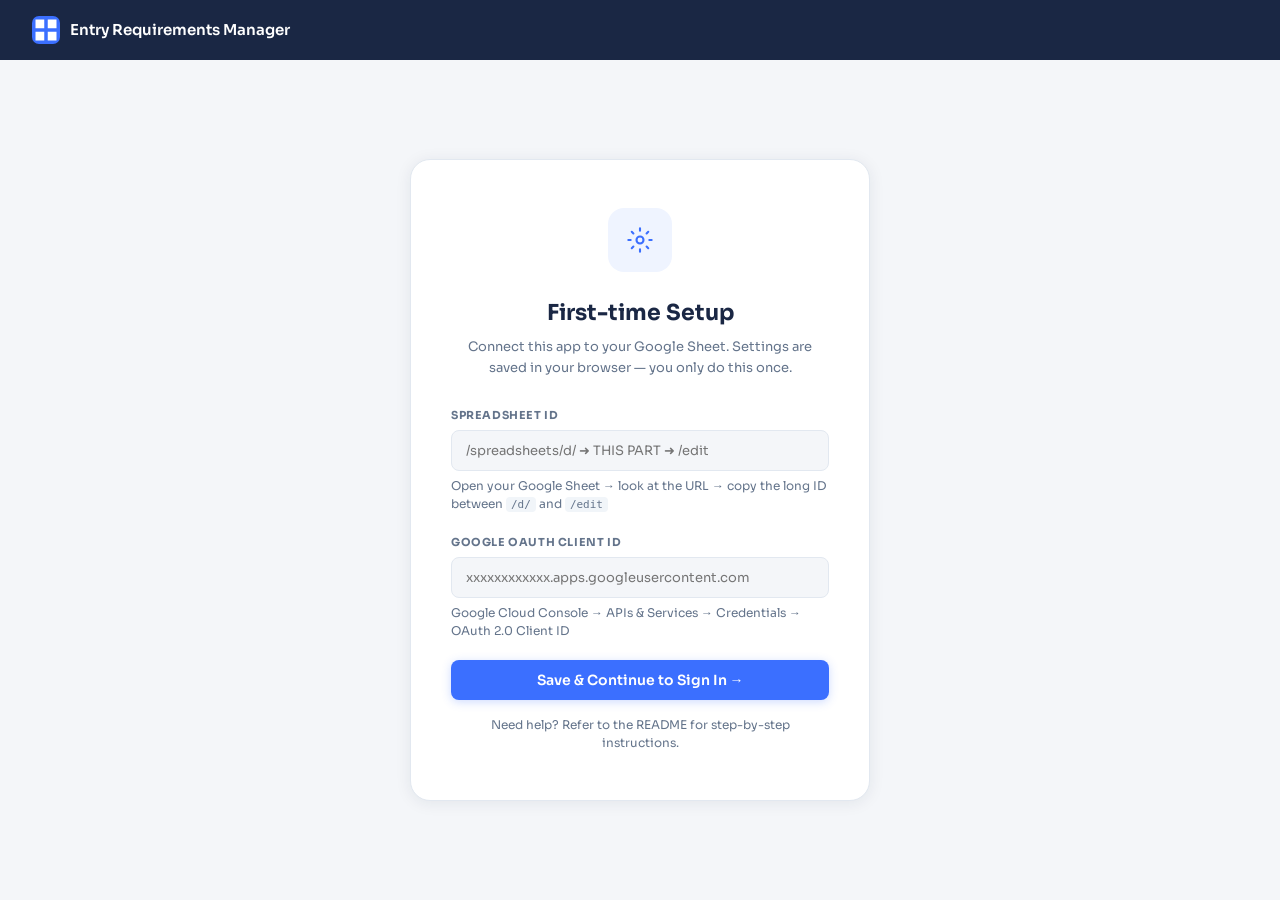
==== commit 202d15a4: "Add search function, quick view and quick edit" ====
--- a/index.html
+++ b/index.html
@@ -24,62 +24,52 @@
     </div>
   </header>
 
-  <!-- ═══════════════════════════════════════════
-       SCREEN: SETUP (first time only)
-  ════════════════════════════════════════════ -->
+  <!-- ══════════════════════════════════════════
+       SCREEN: SETUP
+  ═════════════════════════════════════════════ -->
   <div id="screen-setup" class="screen">
     <div class="centered-wrap">
       <div class="auth-card">
         <div class="auth-icon" style="background:#eff4ff;">
           <svg width="28" height="28" viewBox="0 0 24 24" fill="none">
             <circle cx="12" cy="12" r="3" stroke="#3b6fff" stroke-width="1.8"/>
-            <path d="M12 2v2M12 20v2M2 12h2M20 12h2M4.93 4.93l1.41 1.41M17.66 17.66l1.41 1.41M4.93 19.07l1.41-1.41M17.66 6.34l1.41-1.41"
-              stroke="#3b6fff" stroke-width="1.8" stroke-linecap="round"/>
+            <path d="M12 2v2M12 20v2M2 12h2M20 12h2M4.93 4.93l1.41 1.41M17.66 17.66l1.41 1.41M4.93 19.07l1.41-1.41M17.66 6.34l1.41-1.41" stroke="#3b6fff" stroke-width="1.8" stroke-linecap="round"/>
           </svg>
         </div>
-
         <h1 class="auth-title">First-time Setup</h1>
-        <p class="auth-sub">Connect this app to your Google Sheet. You only need to do this once — settings are saved in your browser.</p>
-
+        <p class="auth-sub">Connect this app to your Google Sheet. Settings are saved in your browser — you only do this once.</p>
         <div class="field">
           <label>Spreadsheet ID</label>
           <input type="text" id="cfg-sheet-id" placeholder="/spreadsheets/d/ ➜ THIS PART ➜ /edit" />
           <div class="field-hint">Open your Google Sheet → look at the URL → copy the long ID between <code>/d/</code> and <code>/edit</code></div>
         </div>
-
         <div class="field">
           <label>Google OAuth Client ID</label>
           <input type="text" id="cfg-client-id" placeholder="xxxxxxxxxxxx.apps.googleusercontent.com" />
-          <div class="field-hint">Google Cloud Console → APIs &amp; Services → Credentials → your OAuth 2.0 Client ID</div>
-        </div>
-
-        <button class="btn btn-primary btn-full" onclick="App.saveConfig()">
-          Save &amp; Continue to Sign In →
-        </button>
-
+          <div class="field-hint">Google Cloud Console → APIs &amp; Services → Credentials → OAuth 2.0 Client ID</div>
+        </div>
+        <button class="btn btn-primary btn-full" onclick="App.saveConfig()">Save &amp; Continue to Sign In →</button>
         <p class="auth-note">Need help? Refer to the README for step-by-step instructions.</p>
       </div>
     </div>
   </div>
 
-  <!-- ═══════════════════════════════════════════
+  <!-- ══════════════════════════════════════════
        SCREEN: LOGIN
-  ════════════════════════════════════════════ -->
+  ═════════════════════════════════════════════ -->
   <div id="screen-login" class="screen">
     <div class="centered-wrap">
       <div class="auth-card">
         <div class="auth-icon">
-          <svg viewBox="0 0 48 48" width="32" height="32">
+          <svg viewBox="0 0 48 48" width="34" height="34">
             <path d="M44 20H24v8.8h11.5C34.1 32.8 29.5 36 24 36c-6.6 0-12-5.4-12-12s5.4-12 12-12c3 0 5.7 1.1 7.8 2.9l6.2-6.2C34.6 6 29.6 4 24 4 12.9 4 4 12.9 4 24s8.9 20 20 20c11 0 20-8.9 20-20 0-1.3-.1-2.7-.4-4h.4z" fill="#4285F4"/>
             <path d="M6.3 14.7l7.2 5.3C15.3 16.8 19.3 14 24 14c3 0 5.7 1.1 7.8 2.9l6.2-6.2C34.6 6 29.6 4 24 4 16.3 4 9.7 8.4 6.3 14.7z" fill="#EA4335"/>
             <path d="M24 44c5.4 0 10.3-1.8 14.1-4.9l-6.5-5.5C29.6 35.4 26.9 36 24 36c-5.4 0-10-3.2-11.5-7.8l-7.2 5.6C8.7 40.1 15.9 44 24 44z" fill="#34A853"/>
             <path d="M44 20h-.4c.3 1.3.4 2.7.4 4 0 11.1-8.9 20-20 20-8.1 0-15.3-4-19.3-10.1l7.3-5.7C13.5 32.3 18.4 36 24 36c5.5 0 10.1-3.2 11.5-7.2H24V20h20z" fill="#FBBC05"/>
           </svg>
         </div>
-
         <h1 class="auth-title">Sign in to continue</h1>
         <p class="auth-sub">Use your university Google account. Access is restricted to authorised staff only.</p>
-
         <button class="btn-google" onclick="App.signIn()">
           <svg viewBox="0 0 24 24" width="20" height="20">
             <path d="M22.56 12.25c0-.78-.07-1.53-.2-2.25H12v4.26h5.92c-.26 1.37-1.04 2.53-2.21 3.31v2.77h3.57c2.08-1.92 3.28-4.74 3.28-8.09z" fill="#4285F4"/>
@@ -89,16 +79,15 @@
           </svg>
           Sign in with Google
         </button>
-
         <p class="auth-note">Only pre-approved university staff can access this tool.</p>
         <button class="link-btn" onclick="App.showScreen('screen-setup')">⚙ Change connection settings</button>
       </div>
     </div>
   </div>
 
-  <!-- ═══════════════════════════════════════════
+  <!-- ══════════════════════════════════════════
        SCREEN: ACCESS DENIED
-  ════════════════════════════════════════════ -->
+  ═════════════════════════════════════════════ -->
   <div id="screen-denied" class="screen">
     <div class="centered-wrap">
       <div class="auth-card">
@@ -106,58 +95,103 @@
         <h1 class="auth-title" style="color:var(--danger);">Access Denied</h1>
         <p class="auth-sub">You are signed in as:</p>
         <div class="denied-email" id="denied-email"></div>
-        <p class="auth-sub">This account is not on the approved access list. Please contact your administrator to request access.</p>
+        <p class="auth-sub">This account is not on the approved access list. Contact your administrator to request access.</p>
         <button class="btn btn-ghost btn-sm" onclick="App.signOut()">← Try a different account</button>
       </div>
     </div>
   </div>
 
-  <!-- ═══════════════════════════════════════════
-       SCREEN: APP (main tool)
-  ════════════════════════════════════════════ -->
+  <!-- ══════════════════════════════════════════
+       SCREEN: APP
+  ═════════════════════════════════════════════ -->
   <div id="screen-app" class="screen">
     <div class="main">
 
-      <!-- Global toast -->
       <div id="toast" class="toast" role="alert"></div>
 
-      <!-- ── STEP 1: Select programme ───────────────────── -->
+      <!-- ── STEP 1: Programme list ────────────────────── -->
       <div id="step-select" class="step-panel">
-        <div class="steps-indicator">
-          <div class="step-ind active"><div class="step-num">1</div><span>Choose Programme</span></div>
-          <div class="step-line"></div>
-          <div class="step-ind"><div class="step-num">2</div><span>Edit Requirements</span></div>
-          <div class="step-line"></div>
-          <div class="step-ind"><div class="step-num">3</div><span>Generate Table</span></div>
-        </div>
-
-        <div class="card">
-          <h2 class="card-title">Which programme are you updating?</h2>
-          <p class="card-subtitle">Select a programme to load and edit its current entry requirements.</p>
-          <div class="prog-list" id="prog-list"></div>
-        </div>
-      </div>
-
-      <!-- ── STEP 2: Edit requirements ──────────────────── -->
+        <div class="page-header">
+          <div>
+            <h2 class="page-title">Programmes</h2>
+            <p class="page-sub">Search and select a programme to view or edit its entry requirements.</p>
+          </div>
+        </div>
+
+        <div class="search-wrap">
+          <div class="search-box">
+            <svg class="search-icon" viewBox="0 0 20 20" fill="none">
+              <circle cx="8.5" cy="8.5" r="5.5" stroke="currentColor" stroke-width="1.6"/>
+              <path d="M13 13l3.5 3.5" stroke="currentColor" stroke-width="1.6" stroke-linecap="round"/>
+            </svg>
+            <input
+              type="text"
+              id="prog-search"
+              placeholder="Search programmes…"
+              oninput="App.filterProgList(this.value)"
+              autocomplete="off"
+            />
+            <button class="search-clear hidden" id="search-clear" onclick="App.clearSearch()">✕</button>
+          </div>
+        </div>
+
+        <div class="prog-list" id="prog-list"></div>
+        <div id="prog-empty" class="prog-empty hidden">No programmes match your search.</div>
+      </div>
+
+      <!-- ── STEP 2: View requirements ─────────────────── -->
+      <div id="step-view" class="step-panel">
+        <div class="step-topbar">
+          <button class="back-btn" onclick="App.goToStep(1)">
+            <svg viewBox="0 0 16 16" fill="none" width="14" height="14">
+              <path d="M10 3L5 8l5 5" stroke="currentColor" stroke-width="2" stroke-linecap="round" stroke-linejoin="round"/>
+            </svg>
+            All Programmes
+          </button>
+          <div class="step-topbar-actions">
+            <button class="btn btn-ghost btn-sm" onclick="App.goToEdit()">
+              <svg viewBox="0 0 14 14" fill="none" width="12" height="12">
+                <path d="M9.5 1.5l3 3-7 7H2.5v-3l7-7z" stroke="currentColor" stroke-width="1.4" stroke-linejoin="round"/>
+              </svg>
+              Edit All Fields
+            </button>
+            <button class="btn btn-success btn-sm" id="view-copy-btn" onclick="App.copyTableFromView(this)">Copy Table</button>
+          </div>
+        </div>
+
+        <div class="card">
+          <div class="view-header">
+            <div>
+              <h2 class="card-title" id="view-prog-name"></h2>
+              <p class="view-meta" id="view-meta"></p>
+            </div>
+          </div>
+          <div id="view-table-wrap"></div>
+          <div class="copy-bar">
+            <span id="view-copy-confirm" class="copy-confirm">✓ Copied! Paste into Google Docs, Word, or WordPress.</span>
+          </div>
+        </div>
+      </div>
+
+      <!-- ── STEP 3: Edit requirements ─────────────────── -->
       <div id="step-edit" class="step-panel">
-        <div class="steps-indicator">
-          <div class="step-ind done"><div class="step-num">✓</div><span>Choose Programme</span></div>
-          <div class="step-line"></div>
-          <div class="step-ind active"><div class="step-num">2</div><span>Edit Requirements</span></div>
-          <div class="step-line"></div>
-          <div class="step-ind"><div class="step-num">3</div><span>Generate Table</span></div>
-        </div>
-
-        <div class="card">
-          <div class="card-header-row">
-            <div>
-              <h2 class="card-title" id="edit-prog-name"></h2>
-              <p class="card-subtitle" style="margin-bottom:0;">
-                Fill in accepted qualifications. Leave a field <strong>blank</strong> if that qualification does not apply — it won't appear in the published table.
-              </p>
-            </div>
-            <button class="btn btn-ghost btn-sm" onclick="App.goToStep(1)">← Change</button>
-          </div>
+        <div class="step-topbar">
+          <button class="back-btn" onclick="App.goToStep(1)">
+            <svg viewBox="0 0 16 16" fill="none" width="14" height="14">
+              <path d="M10 3L5 8l5 5" stroke="currentColor" stroke-width="2" stroke-linecap="round" stroke-linejoin="round"/>
+            </svg>
+            All Programmes
+          </button>
+          <div class="step-topbar-actions">
+            <button class="btn btn-ghost btn-sm" onclick="App.goToView()">View Current</button>
+          </div>
+        </div>
+
+        <div class="card">
+          <h2 class="card-title" id="edit-prog-name"></h2>
+          <p class="card-subtitle" style="margin-bottom:0;">
+            Fill in accepted qualifications. Leave a field <strong>blank</strong> if it does not apply — it won't appear in the published table.
+          </p>
         </div>
 
         <div class="card">
@@ -171,48 +205,49 @@
         <div class="btn-row">
           <button class="btn btn-ghost" onclick="App.goToStep(1)">← Back</button>
           <button class="btn btn-primary" id="save-btn" onclick="App.saveRequirements()">
-            <svg width="14" height="14" viewBox="0 0 14 14" fill="none">
-              <path d="M2 7l3.5 3.5L12 3" stroke="white" stroke-width="1.8" stroke-linecap="round" stroke-linejoin="round"/>
+            <svg width="13" height="13" viewBox="0 0 13 13" fill="none">
+              <path d="M2 7l3 3 6-6" stroke="white" stroke-width="1.8" stroke-linecap="round" stroke-linejoin="round"/>
             </svg>
             Save &amp; Generate Table
           </button>
         </div>
       </div>
 
-      <!-- ── STEP 3: Output ─────────────────────────────── -->
+      <!-- ── STEP 4: Output ─────────────────────────────── -->
       <div id="step-output" class="step-panel">
-        <div class="steps-indicator">
-          <div class="step-ind done"><div class="step-num">✓</div><span>Choose Programme</span></div>
-          <div class="step-line"></div>
-          <div class="step-ind done"><div class="step-num">✓</div><span>Edit Requirements</span></div>
-          <div class="step-line"></div>
-          <div class="step-ind active"><div class="step-num">3</div><span>Generate Table</span></div>
-        </div>
-
-        <div class="card">
-          <div class="output-header">
-            <div>
-              <h2 class="card-title">Table Ready ✓</h2>
-              <p class="output-sub">Saved to Google Sheets. Copy and paste into WordPress, Google Docs, or Word.</p>
-            </div>
-            <div class="output-actions">
-              <button class="btn btn-ghost btn-sm" onclick="App.goToStep(2)">← Edit</button>
-              <button class="btn btn-success btn-sm" id="copy-btn" onclick="App.copyTable(this)">Copy Table</button>
-            </div>
-          </div>
+        <div class="step-topbar">
+          <button class="back-btn" onclick="App.goToStep(1)">
+            <svg viewBox="0 0 16 16" fill="none" width="14" height="14">
+              <path d="M10 3L5 8l5 5" stroke="currentColor" stroke-width="2" stroke-linecap="round" stroke-linejoin="round"/>
+            </svg>
+            All Programmes
+          </button>
+          <div class="step-topbar-actions">
+            <button class="btn btn-ghost btn-sm" onclick="App.goToEdit()">← Edit</button>
+            <button class="btn btn-success btn-sm" id="copy-btn" onclick="App.copyTable(this)">Copy Table</button>
+          </div>
+        </div>
+
+        <div class="card">
+          <div class="output-saved-badge">
+            <svg width="12" height="12" viewBox="0 0 12 12" fill="none">
+              <path d="M1.5 6.5l3 3 6-6" stroke="currentColor" stroke-width="1.8" stroke-linecap="round" stroke-linejoin="round"/>
+            </svg>
+            Saved to Google Sheets
+          </div>
+          <h2 class="card-title" id="output-prog-name" style="margin-bottom:4px;"></h2>
+          <p class="card-subtitle">Copy and paste the table below into WordPress, Google Docs, or Word.</p>
 
           <div id="table-wrapper">
             <table id="preview-table" border="1" cellpadding="8" cellspacing="0">
-              <thead>
-                <tr><th>Qualification</th><th>Requirements</th></tr>
-              </thead>
+              <thead><tr><th>Qualification</th><th>Requirements</th></tr></thead>
               <tbody id="output-tbody"></tbody>
             </table>
           </div>
 
           <div class="output-footer">
             <button class="btn btn-primary btn-sm" onclick="App.goToStep(1)">Edit Another Programme</button>
-            <span id="copy-confirm" class="copy-confirm">✓ Copied! Paste anywhere.</span>
+            <span id="copy-confirm" class="copy-confirm">✓ Copied!</span>
           </div>
         </div>
       </div>
@@ -220,9 +255,39 @@
     </div><!-- /main -->
   </div><!-- /screen-app -->
 
-  <!-- Google Identity Services -->
+  <!-- ══════════════════════════════════════════
+       INLINE EDIT MODAL
+  ═════════════════════════════════════════════ -->
+  <div id="modal-overlay" class="modal-overlay"></div>
+  <div id="inline-modal" class="inline-modal" role="dialog" aria-modal="true">
+    <div class="modal-header">
+      <div>
+        <div class="modal-prog-name" id="modal-prog-label"></div>
+        <div class="modal-title" id="modal-qual-name"></div>
+      </div>
+      <button class="modal-close" onclick="App.closeInlineEdit()" aria-label="Close">
+        <svg viewBox="0 0 14 14" fill="none" width="14" height="14">
+          <path d="M1 1l12 12M13 1L1 13" stroke="currentColor" stroke-width="1.8" stroke-linecap="round"/>
+        </svg>
+      </button>
+    </div>
+    <div class="modal-body">
+      <label class="modal-label">Entry Requirement</label>
+      <textarea id="modal-textarea" placeholder="Leave blank if this qualification is not accepted for this programme…"></textarea>
+      <p class="modal-hint">Tip: Leave blank to remove this qualification from the published table.</p>
+    </div>
+    <div class="modal-footer">
+      <button class="btn btn-ghost btn-sm" onclick="App.closeInlineEdit()">Cancel</button>
+      <button class="btn btn-primary btn-sm" id="modal-save-btn" onclick="App.saveInlineEdit()">
+        <svg width="12" height="12" viewBox="0 0 12 12" fill="none">
+          <path d="M1.5 6.5l3 3 6-6" stroke="white" stroke-width="1.8" stroke-linecap="round" stroke-linejoin="round"/>
+        </svg>
+        Save Change
+      </button>
+    </div>
+  </div>
+
   <script src="https://accounts.google.com/gsi/client"></script>
   <script src="app.js"></script>
-
 </body>
 </html>
--- a/style.css
+++ b/style.css
@@ -1,11 +1,7 @@
 /* ═══════════════════════════════════════════════
    RESET & VARIABLES
 ════════════════════════════════════════════════ */
-*, *::before, *::after {
-  box-sizing: border-box;
-  margin: 0;
-  padding: 0;
-}
+*, *::before, *::after { box-sizing: border-box; margin: 0; padding: 0; }
 
 :root {
   --bg:       #f4f6f9;
@@ -21,9 +17,7 @@
   --shadow:   0 2px 16px rgba(26,39,68,0.08);
 }
 
-html, body {
-  height: 100%;
-}
+html, body { height: 100%; }
 
 body {
   font-family: 'Sora', sans-serif;
@@ -34,15 +28,10 @@
 }
 
 /* ═══════════════════════════════════════════════
-   SCREEN SYSTEM — only one visible at a time
-════════════════════════════════════════════════ */
-.screen {
-  display: none;
-}
-
-.screen.active {
-  display: block;
-}
+   SCREEN SYSTEM
+════════════════════════════════════════════════ */
+.screen        { display: none; }
+.screen.active { display: block; }
 
 /* ═══════════════════════════════════════════════
    TOP BAR
@@ -57,7 +46,6 @@
   position: sticky;
   top: 0;
   z-index: 200;
-  flex-shrink: 0;
 }
 
 .topbar-brand {
@@ -70,69 +58,45 @@
 }
 
 .topbar-logo {
-  width: 28px;
-  height: 28px;
+  width: 28px; height: 28px;
   background: var(--accent);
   border-radius: 7px;
-  display: flex;
-  align-items: center;
-  justify-content: center;
+  display: flex; align-items: center; justify-content: center;
   flex-shrink: 0;
 }
 
 .topbar-user {
-  display: none; /* hidden until logged in */
+  display: none;
   align-items: center;
   gap: 10px;
 }
 
-.topbar-user.visible {
-  display: flex;
-}
+.topbar-user.visible { display: flex; }
 
 .user-avatar {
-  width: 32px;
-  height: 32px;
+  width: 32px; height: 32px;
   border-radius: 50%;
   background: var(--accent);
-  display: flex;
-  align-items: center;
-  justify-content: center;
-  font-size: 13px;
-  font-weight: 700;
-  color: #fff;
-  overflow: hidden;
-  flex-shrink: 0;
-}
-
-.user-avatar img {
-  width: 100%;
-  height: 100%;
-  object-fit: cover;
-}
-
-.user-name {
-  font-size: 13px;
-  color: rgba(255,255,255,0.8);
-}
+  display: flex; align-items: center; justify-content: center;
+  font-size: 13px; font-weight: 700; color: #fff;
+  overflow: hidden; flex-shrink: 0;
+}
+
+.user-avatar img { width: 100%; height: 100%; object-fit: cover; }
+.user-name { font-size: 13px; color: rgba(255,255,255,0.8); }
 
 .btn-signout {
   background: rgba(255,255,255,0.1);
   border: 1px solid rgba(255,255,255,0.15);
   color: rgba(255,255,255,0.7);
   font-family: 'Sora', sans-serif;
-  font-size: 12px;
-  font-weight: 500;
-  padding: 5px 12px;
-  border-radius: 6px;
+  font-size: 12px; font-weight: 500;
+  padding: 5px 12px; border-radius: 6px;
   cursor: pointer;
   transition: background 0.15s, color 0.15s;
 }
 
-.btn-signout:hover {
-  background: rgba(255,255,255,0.18);
-  color: #fff;
-}
+.btn-signout:hover { background: rgba(255,255,255,0.18); color: #fff; }
 
 /* ═══════════════════════════════════════════════
    CENTERED SCREENS (setup / login / denied)
@@ -151,76 +115,41 @@
   border-radius: 20px;
   box-shadow: var(--shadow);
   padding: 48px 40px;
-  width: 100%;
-  max-width: 460px;
+  width: 100%; max-width: 460px;
   text-align: center;
 }
 
 .auth-icon {
-  width: 64px;
-  height: 64px;
+  width: 64px; height: 64px;
   background: #f8fafc;
   border-radius: 16px;
-  display: flex;
-  align-items: center;
-  justify-content: center;
+  display: flex; align-items: center; justify-content: center;
   margin: 0 auto 24px;
 }
 
-.auth-title {
-  font-size: 22px;
-  font-weight: 700;
-  color: var(--navy);
-  margin-bottom: 8px;
-}
-
-.auth-sub {
-  font-size: 13px;
-  color: var(--muted);
-  line-height: 1.6;
-  margin-bottom: 28px;
-}
-
-.auth-note {
-  font-size: 12px;
-  color: var(--muted);
-  margin-top: 16px;
-  line-height: 1.5;
-}
+.auth-title { font-size: 22px; font-weight: 700; color: var(--navy); margin-bottom: 8px; }
+.auth-sub   { font-size: 13px; color: var(--muted); line-height: 1.6; margin-bottom: 28px; }
+.auth-note  { font-size: 12px; color: var(--muted); margin-top: 16px; line-height: 1.5; }
 
 .link-btn {
-  background: none;
-  border: none;
+  background: none; border: none;
   font-family: 'Sora', sans-serif;
-  font-size: 12px;
-  color: var(--muted);
-  cursor: pointer;
-  text-decoration: underline;
+  font-size: 12px; color: var(--muted);
+  cursor: pointer; text-decoration: underline;
   margin-top: 8px;
-  display: block;
-  width: 100%;
-  text-align: center;
-}
-
-.link-btn:hover {
-  color: var(--navy);
-}
-
-/* Google sign-in button */
+  display: block; width: 100%; text-align: center;
+}
+
+.link-btn:hover { color: var(--navy); }
+
 .btn-google {
-  display: flex;
-  align-items: center;
-  justify-content: center;
-  gap: 12px;
-  width: 100%;
-  padding: 13px 24px;
+  display: flex; align-items: center; justify-content: center; gap: 12px;
+  width: 100%; padding: 13px 24px;
   background: #fff;
   border: 1.5px solid var(--border);
   border-radius: 10px;
   font-family: 'Sora', sans-serif;
-  font-size: 14px;
-  font-weight: 600;
-  color: var(--text);
+  font-size: 14px; font-weight: 600; color: var(--text);
   cursor: pointer;
   transition: border-color 0.15s, box-shadow 0.15s, transform 0.1s;
   box-shadow: 0 1px 4px rgba(0,0,0,0.06);
@@ -233,56 +162,32 @@
   transform: translateY(-1px);
 }
 
-.btn-google:active {
-  transform: scale(0.99);
-}
-
-/* Access denied */
-.denied-icon {
-  font-size: 48px;
-  margin-bottom: 20px;
-}
-
+.denied-icon  { font-size: 48px; margin-bottom: 20px; }
 .denied-email {
   display: inline-block;
-  background: #fef2f2;
-  border: 1px solid #fecaca;
-  border-radius: 6px;
-  padding: 5px 14px;
-  font-size: 13px;
-  font-weight: 600;
-  color: var(--danger);
+  background: #fef2f2; border: 1px solid #fecaca;
+  border-radius: 6px; padding: 5px 14px;
+  font-size: 13px; font-weight: 600; color: var(--danger);
   margin-bottom: 16px;
 }
 
 /* ═══════════════════════════════════════════════
-   FORM FIELDS (used in setup screen)
-════════════════════════════════════════════════ */
-.field {
-  text-align: left;
-  margin-bottom: 20px;
-}
+   FORM FIELDS (setup screen)
+════════════════════════════════════════════════ */
+.field { text-align: left; margin-bottom: 20px; }
 
 .field label {
   display: block;
-  font-size: 11px;
-  font-weight: 700;
-  letter-spacing: 0.6px;
-  text-transform: uppercase;
-  color: var(--muted);
-  margin-bottom: 7px;
+  font-size: 11px; font-weight: 700;
+  letter-spacing: 0.6px; text-transform: uppercase;
+  color: var(--muted); margin-bottom: 7px;
 }
 
 .field input {
-  width: 100%;
-  padding: 11px 14px;
-  border: 1.5px solid var(--border);
-  border-radius: 8px;
-  font-family: 'Sora', sans-serif;
-  font-size: 13px;
-  color: var(--text);
-  background: var(--bg);
-  outline: none;
+  width: 100%; padding: 11px 14px;
+  border: 1.5px solid var(--border); border-radius: 8px;
+  font-family: 'Sora', sans-serif; font-size: 13px; color: var(--text);
+  background: var(--bg); outline: none;
   transition: border-color 0.2s, box-shadow 0.2s;
 }
 
@@ -292,19 +197,8 @@
   background: #fff;
 }
 
-.field-hint {
-  font-size: 12px;
-  color: var(--muted);
-  margin-top: 6px;
-  line-height: 1.5;
-}
-
-.field-hint code {
-  background: #f1f5f9;
-  padding: 1px 5px;
-  border-radius: 4px;
-  font-size: 11px;
-}
+.field-hint { font-size: 12px; color: var(--muted); margin-top: 6px; line-height: 1.5; }
+.field-hint code { background: #f1f5f9; padding: 1px 5px; border-radius: 4px; font-size: 11px; }
 
 /* ═══════════════════════════════════════════════
    MAIN APP LAYOUT
@@ -316,61 +210,179 @@
 }
 
 /* ═══════════════════════════════════════════════
-   STEP PANELS — only one shown at a time via JS
-════════════════════════════════════════════════ */
-.step-panel {
-  display: none;
-}
-
-.step-panel.active {
-  display: block;
-}
-
-/* ═══════════════════════════════════════════════
-   STEP INDICATOR
-════════════════════════════════════════════════ */
-.steps-indicator {
+   STEP PANELS
+════════════════════════════════════════════════ */
+.step-panel        { display: none; }
+.step-panel.active { display: block; }
+
+/* ═══════════════════════════════════════════════
+   PAGE HEADER (step 1)
+════════════════════════════════════════════════ */
+.page-header {
+  margin-bottom: 20px;
+}
+
+.page-title { font-size: 22px; font-weight: 700; color: var(--navy); margin-bottom: 4px; }
+.page-sub   { font-size: 13px; color: var(--muted); }
+
+/* ═══════════════════════════════════════════════
+   SEARCH BAR
+════════════════════════════════════════════════ */
+.search-wrap {
+  margin-bottom: 16px;
+}
+
+.search-box {
   display: flex;
   align-items: center;
-  margin-bottom: 28px;
-}
-
-.step-ind {
+  gap: 10px;
+  background: var(--surface);
+  border: 1.5px solid var(--border);
+  border-radius: 10px;
+  padding: 0 14px;
+  transition: border-color 0.2s, box-shadow 0.2s;
+}
+
+.search-box:focus-within {
+  border-color: var(--accent);
+  box-shadow: 0 0 0 3px rgba(59,111,255,0.08);
+}
+
+.search-icon { color: var(--muted); flex-shrink: 0; width: 18px; height: 18px; }
+
+.search-box input {
+  flex: 1;
+  border: none; outline: none; background: transparent;
+  font-family: 'Sora', sans-serif;
+  font-size: 14px; color: var(--text);
+  padding: 13px 0;
+}
+
+.search-box input::placeholder { color: var(--muted); }
+
+.search-clear {
+  background: none; border: none;
+  color: var(--muted); cursor: pointer;
+  font-size: 13px; padding: 4px;
+  border-radius: 4px;
+  transition: color 0.15s, background 0.15s;
+  flex-shrink: 0;
+}
+
+.search-clear:hover { color: var(--navy); background: var(--bg); }
+
+/* ═══════════════════════════════════════════════
+   PROGRAMME LIST
+════════════════════════════════════════════════ */
+.prog-list { display: grid; gap: 10px; }
+
+.prog-card {
   display: flex;
   align-items: center;
+  gap: 14px;
+  padding: 16px 20px;
+  background: var(--surface);
+  border: 1.5px solid var(--border);
+  border-radius: 10px;
+  transition: border-color 0.15s, box-shadow 0.15s;
+}
+
+.prog-card:hover { border-color: #c7d7ff; box-shadow: 0 2px 12px rgba(59,111,255,0.08); }
+
+.prog-icon {
+  width: 40px; height: 40px;
+  background: #eff4ff; border-radius: 9px;
+  display: flex; align-items: center; justify-content: center;
+  flex-shrink: 0; color: var(--accent);
+}
+
+.prog-info { flex: 1; min-width: 0; }
+.prog-name { font-size: 14px; font-weight: 600; white-space: nowrap; overflow: hidden; text-overflow: ellipsis; }
+.prog-meta { font-size: 12px; color: var(--muted); margin-top: 2px; }
+
+/* Action buttons on each programme card */
+.prog-actions {
+  display: flex;
   gap: 8px;
-  font-size: 13px;
-  font-weight: 500;
+  flex-shrink: 0;
+}
+
+.prog-btn {
+  display: inline-flex; align-items: center; gap: 5px;
+  padding: 7px 14px;
+  border-radius: 7px;
+  font-family: 'Sora', sans-serif;
+  font-size: 12px; font-weight: 600;
+  cursor: pointer;
+  border: 1.5px solid var(--border);
+  background: var(--surface);
   color: var(--muted);
+  transition: all 0.15s;
   white-space: nowrap;
 }
 
-.step-ind.active { color: var(--accent); }
-.step-ind.done   { color: var(--success); }
-
-.step-num {
-  width: 24px;
-  height: 24px;
-  border-radius: 50%;
-  background: var(--border);
+.prog-btn:hover { border-color: var(--navy); color: var(--navy); }
+
+.prog-btn.view {
+  border-color: var(--accent);
+  color: var(--accent);
+  background: #f0f4ff;
+}
+
+.prog-btn.view:hover { background: #e0eaff; }
+
+.prog-btn.edit {
+  background: var(--navy);
+  border-color: var(--navy);
+  color: #fff;
+}
+
+.prog-btn.edit:hover { background: #253460; }
+
+.prog-empty {
+  text-align: center;
+  padding: 40px 20px;
+  color: var(--muted);
+  font-size: 14px;
+}
+
+/* Skeleton */
+.skeleton {
+  height: 80px; border-radius: 10px;
+  background: linear-gradient(90deg, #f1f5f9 25%, #e2e8f0 50%, #f1f5f9 75%);
+  background-size: 200% 100%;
+  animation: shimmer 1.2s infinite;
+}
+
+@keyframes shimmer {
+  from { background-position: 200% 0; }
+  to   { background-position: -200% 0; }
+}
+
+/* ═══════════════════════════════════════════════
+   STEP TOP BAR (view / edit / output screens)
+════════════════════════════════════════════════ */
+.step-topbar {
   display: flex;
   align-items: center;
-  justify-content: center;
-  font-size: 11px;
-  font-weight: 700;
-  color: var(--muted);
-  flex-shrink: 0;
-}
-
-.step-ind.active .step-num { background: var(--accent); color: #fff; }
-.step-ind.done   .step-num { background: var(--success); color: #fff; }
-
-.step-line {
-  flex: 1;
-  height: 1px;
-  background: var(--border);
-  margin: 0 12px;
-}
+  justify-content: space-between;
+  margin-bottom: 20px;
+  gap: 12px;
+}
+
+.back-btn {
+  display: inline-flex; align-items: center; gap: 6px;
+  background: none; border: none;
+  font-family: 'Sora', sans-serif;
+  font-size: 13px; font-weight: 600;
+  color: var(--muted); cursor: pointer;
+  padding: 6px 0;
+  transition: color 0.15s;
+}
+
+.back-btn:hover { color: var(--navy); }
+
+.step-topbar-actions { display: flex; gap: 8px; }
 
 /* ═══════════════════════════════════════════════
    CARDS
@@ -380,102 +392,95 @@
   border: 1px solid var(--border);
   border-radius: var(--radius);
   box-shadow: var(--shadow);
-  padding: 32px;
-  margin-bottom: 20px;
-}
-
-.card-title {
-  font-size: 18px;
-  font-weight: 700;
-  color: var(--navy);
-  margin-bottom: 4px;
-}
-
-.card-subtitle {
-  font-size: 13px;
-  color: var(--muted);
-  line-height: 1.6;
-  margin-bottom: 24px;
-}
-
-.card-header-row {
+  padding: 28px 32px;
+  margin-bottom: 16px;
+}
+
+.card-title    { font-size: 18px; font-weight: 700; color: var(--navy); margin-bottom: 4px; }
+.card-subtitle { font-size: 13px; color: var(--muted); line-height: 1.6; margin-bottom: 20px; }
+
+/* ═══════════════════════════════════════════════
+   VIEW MODE TABLE
+════════════════════════════════════════════════ */
+.view-header {
   display: flex;
   align-items: flex-start;
   justify-content: space-between;
   gap: 16px;
-}
-
-/* ═══════════════════════════════════════════════
-   PROGRAMME LIST
-════════════════════════════════════════════════ */
-.prog-list {
-  display: grid;
-  gap: 10px;
-}
-
-.prog-card {
-  display: flex;
-  align-items: center;
-  gap: 14px;
-  padding: 16px 20px;
-  border: 1.5px solid var(--border);
-  border-radius: 10px;
-  cursor: pointer;
-  transition: border-color 0.15s, background 0.15s, transform 0.1s;
-  user-select: none;
-}
-
-.prog-card:hover {
-  border-color: var(--accent);
-  background: #f0f4ff;
-  transform: translateY(-1px);
-}
-
-.prog-card.selected {
-  border-color: var(--accent);
-  background: #eff4ff;
-}
-
-.prog-icon {
-  width: 40px;
-  height: 40px;
-  background: #eff4ff;
-  border-radius: 9px;
-  display: flex;
-  align-items: center;
-  justify-content: center;
-  flex-shrink: 0;
-  color: var(--accent);
-}
-
-.prog-card.selected .prog-icon {
-  background: var(--accent);
-  color: #fff;
-}
-
-.prog-name { font-size: 14px; font-weight: 600; }
-.prog-meta { font-size: 12px; color: var(--muted); margin-top: 2px; }
-
-/* Skeleton loading state */
-.skeleton {
-  height: 72px;
-  border-radius: 10px;
-  background: linear-gradient(90deg, #f1f5f9 25%, #e2e8f0 50%, #f1f5f9 75%);
-  background-size: 200% 100%;
-  animation: shimmer 1.2s infinite;
-}
-
-@keyframes shimmer {
-  from { background-position: 200% 0; }
-  to   { background-position: -200% 0; }
-}
-
-/* ═══════════════════════════════════════════════
-   QUALIFICATION GRID
+  margin-bottom: 20px;
+  flex-wrap: wrap;
+}
+
+.view-meta { font-size: 12px; color: var(--muted); margin-top: 4px; }
+
+/* The view table — styled but clean for reading */
+.view-table {
+  width: 100%;
+  border-collapse: collapse;
+  font-size: 14px;
+}
+
+.view-table th, .view-table td {
+  padding: 12px 16px;
+  text-align: left;
+  vertical-align: top;
+  border-bottom: 1px solid var(--border);
+}
+
+.view-table thead th {
+  font-size: 11px;
+  font-weight: 700;
+  letter-spacing: 0.5px;
+  text-transform: uppercase;
+  color: var(--muted);
+  background: var(--bg);
+  border-bottom: 1.5px solid var(--border);
+}
+
+.view-table thead th:first-child { width: 28%; }
+
+.view-table tbody tr:last-child td { border-bottom: none; }
+
+.view-table tbody td:first-child {
+  font-weight: 600;
+  color: var(--navy);
+}
+
+.view-table tbody td:last-child { color: var(--text); line-height: 1.6; }
+
+/* Inline edit button on each view row */
+.view-table .inline-edit-btn {
+  display: inline-flex; align-items: center; gap: 4px;
+  opacity: 0;
+  transition: opacity 0.15s;
+  background: none; border: 1px solid var(--border);
+  border-radius: 5px; padding: 3px 8px;
+  font-family: 'Sora', sans-serif; font-size: 11px; font-weight: 600;
+  color: var(--muted); cursor: pointer;
+  margin-left: 8px;
+  vertical-align: middle;
+  transition: opacity 0.15s, border-color 0.15s, color 0.15s;
+}
+
+.view-table tr:hover .inline-edit-btn { opacity: 1; }
+.view-table .inline-edit-btn:hover { border-color: var(--accent); color: var(--accent); }
+
+/* Empty state in view */
+.view-empty {
+  text-align: center;
+  padding: 32px 20px;
+  color: var(--muted);
+  font-size: 13px;
+  line-height: 1.6;
+}
+
+.copy-bar { margin-top: 16px; min-height: 20px; }
+
+/* ═══════════════════════════════════════════════
+   EDIT MODE — QUAL GRID
 ════════════════════════════════════════════════ */
 .section-hdr {
-  display: flex;
-  align-items: center;
+  display: flex; align-items: center;
   justify-content: space-between;
   margin-bottom: 16px;
 }
@@ -483,166 +488,106 @@
 .section-title { font-size: 15px; font-weight: 700; color: var(--navy); }
 .section-meta  { font-size: 12px; color: var(--muted); }
 
-.qual-grid { display: grid; gap: 14px; }
+.qual-grid { display: grid; gap: 12px; }
 
 .qual-item {
   border: 1.5px solid var(--border);
-  border-radius: 10px;
-  overflow: hidden;
-  transition: border-color 0.2s, box-shadow 0.2s;
-}
-
-.qual-item:focus-within {
-  border-color: var(--accent);
-  box-shadow: 0 0 0 3px rgba(59,111,255,0.07);
-}
-
-.qual-item.has-value {
-  border-color: #86efac;
-}
+  border-radius: 10px; overflow: hidden;
+  transition: border-color 0.2s;
+}
+
+.qual-item:focus-within { border-color: var(--accent); box-shadow: 0 0 0 3px rgba(59,111,255,0.07); }
+.qual-item.has-value    { border-color: #86efac; }
 
 .qual-header {
-  display: flex;
-  align-items: center;
-  justify-content: space-between;
-  padding: 11px 16px;
+  display: flex; align-items: center; justify-content: space-between;
+  padding: 10px 14px;
   background: rgba(26,39,68,0.025);
   border-bottom: 1.5px solid var(--border);
-  cursor: pointer;
-  user-select: none;
-}
-
-.qual-item.has-value .qual-header {
-  background: rgba(22,163,74,0.05);
-  border-bottom-color: #bbf7d0;
-}
+  cursor: pointer; user-select: none;
+}
+
+.qual-item.has-value .qual-header { background: rgba(22,163,74,0.05); border-bottom-color: #bbf7d0; }
 
 .qual-name {
-  font-size: 13px;
-  font-weight: 600;
-  color: var(--navy);
-  display: flex;
-  align-items: center;
-  gap: 8px;
+  font-size: 13px; font-weight: 600; color: var(--navy);
+  display: flex; align-items: center; gap: 8px;
 }
 
 .qual-badge {
-  font-size: 10px;
-  font-weight: 700;
-  letter-spacing: 0.4px;
-  text-transform: uppercase;
-  padding: 2px 8px;
-  border-radius: 4px;
+  font-size: 10px; font-weight: 700;
+  letter-spacing: 0.4px; text-transform: uppercase;
+  padding: 2px 7px; border-radius: 4px;
 }
 
 .qual-badge.filled { background: #dcfce7; color: var(--success); }
 .qual-badge.empty  { background: #f1f5f9; color: var(--muted); }
 
-.qual-body {
-  background: #fff;
-}
+.qual-body { background: #fff; }
 
 .qual-body textarea {
-  width: 100%;
-  padding: 12px 16px;
-  border: none;
-  outline: none;
-  resize: vertical;
+  width: 100%; padding: 12px 14px;
+  border: none; outline: none; resize: vertical;
+  font-family: 'Sora', sans-serif; font-size: 13.5px; color: var(--text);
+  background: transparent; min-height: 64px; line-height: 1.6; display: block;
+}
+
+.qual-body textarea::placeholder { color: #94a3b8; font-style: italic; }
+
+/* ═══════════════════════════════════════════════
+   BUTTONS
+════════════════════════════════════════════════ */
+.btn-row {
+  display: flex; gap: 10px;
+  align-items: center; justify-content: flex-end;
+}
+
+.btn {
+  display: inline-flex; align-items: center; gap: 7px;
+  padding: 11px 22px; border-radius: 8px;
   font-family: 'Sora', sans-serif;
-  font-size: 13.5px;
-  color: var(--text);
-  background: transparent;
-  min-height: 64px;
-  line-height: 1.6;
-  display: block;
-}
-
-.qual-body textarea::placeholder {
-  color: #94a3b8;
-  font-style: italic;
-}
-
-/* ═══════════════════════════════════════════════
-   BUTTONS
-════════════════════════════════════════════════ */
-.btn-row {
-  display: flex;
-  gap: 10px;
-  align-items: center;
-  justify-content: flex-end;
-}
-
-.btn {
-  display: inline-flex;
-  align-items: center;
-  gap: 7px;
-  padding: 11px 22px;
-  border-radius: 8px;
-  font-family: 'Sora', sans-serif;
-  font-size: 14px;
-  font-weight: 600;
-  cursor: pointer;
-  border: none;
+  font-size: 14px; font-weight: 600;
+  cursor: pointer; border: none;
   transition: background 0.15s, transform 0.1s, box-shadow 0.15s;
   white-space: nowrap;
-  text-decoration: none;
 }
 
 .btn:active { transform: scale(0.98); }
 
 .btn-primary {
-  background: var(--accent);
-  color: #fff;
+  background: var(--accent); color: #fff;
   box-shadow: 0 2px 10px rgba(59,111,255,0.25);
 }
 
-.btn-primary:hover { background: #2d5fe8; }
-.btn-primary:disabled {
-  background: #94a3b8;
-  box-shadow: none;
-  cursor: not-allowed;
-  transform: none;
-}
-
-.btn-success {
-  background: var(--success);
-  color: #fff;
-}
-
+.btn-primary:hover    { background: #2d5fe8; }
+.btn-primary:disabled { background: #94a3b8; box-shadow: none; cursor: not-allowed; transform: none; }
+
+.btn-success { background: var(--success); color: #fff; }
 .btn-success:hover { background: #15803d; }
 
 .btn-ghost {
-  background: transparent;
-  color: var(--muted);
+  background: transparent; color: var(--muted);
   border: 1.5px solid var(--border);
 }
 
 .btn-ghost:hover { border-color: var(--navy); color: var(--navy); }
 
-.btn-sm { padding: 8px 16px; font-size: 13px; }
-
-.btn-full {
-  width: 100%;
-  justify-content: center;
-}
+.btn-sm  { padding: 8px 14px; font-size: 12px; }
+.btn-full { width: 100%; justify-content: center; }
 
 /* ═══════════════════════════════════════════════
    TOAST
 ════════════════════════════════════════════════ */
 .toast {
   display: none;
-  align-items: flex-start;
-  gap: 10px;
-  padding: 14px 18px;
-  border-radius: 8px;
-  font-size: 13px;
-  line-height: 1.5;
-  margin-bottom: 20px;
+  align-items: flex-start; gap: 10px;
+  padding: 13px 16px; border-radius: 8px;
+  font-size: 13px; line-height: 1.5;
+  margin-bottom: 16px;
   animation: slideDown 0.25s ease;
 }
 
 .toast.visible { display: flex; }
-
 .toast.info    { background: #eff6ff; color: #1d4ed8; border: 1px solid #bfdbfe; }
 .toast.success { background: #f0fdf4; color: #15803d; border: 1px solid #bbf7d0; }
 .toast.error   { background: #fef2f2; color: #b91c1c; border: 1px solid #fecaca; }
@@ -657,96 +602,171 @@
    SPINNER
 ════════════════════════════════════════════════ */
 .spinner {
-  width: 14px;
-  height: 14px;
-  border: 2px solid rgba(255,255,255,0.35);
+  width: 14px; height: 14px; flex-shrink: 0;
+  border: 2px solid rgba(255,255,255,0.3);
   border-top-color: #fff;
   border-radius: 50%;
   animation: spin 0.65s linear infinite;
-  flex-shrink: 0;
 }
 
 @keyframes spin { to { transform: rotate(360deg); } }
 
 /* ═══════════════════════════════════════════════
-   OUTPUT (step 3)
-════════════════════════════════════════════════ */
-.output-header {
-  display: flex;
-  align-items: flex-start;
-  justify-content: space-between;
-  gap: 16px;
-  flex-wrap: wrap;
-  margin-bottom: 20px;
-}
-
-.output-sub {
-  font-size: 13px;
-  color: var(--muted);
-  margin-top: 4px;
-}
-
-.output-actions {
-  display: flex;
-  gap: 8px;
-  flex-shrink: 0;
+   OUTPUT (step 4)
+════════════════════════════════════════════════ */
+.output-saved-badge {
+  display: inline-flex; align-items: center; gap: 6px;
+  font-size: 11px; font-weight: 700;
+  letter-spacing: 0.4px; text-transform: uppercase;
+  color: var(--success); background: #dcfce7;
+  border: 1px solid #bbf7d0;
+  padding: 4px 10px; border-radius: 20px;
+  margin-bottom: 12px;
 }
 
 .output-footer {
-  display: flex;
-  align-items: center;
-  gap: 14px;
-  margin-top: 20px;
-  flex-wrap: wrap;
+  display: flex; align-items: center; gap: 14px;
+  margin-top: 20px; flex-wrap: wrap;
 }
 
 .copy-confirm {
-  display: none;
-  font-size: 13px;
-  color: var(--success);
-  font-weight: 600;
+  display: none; font-size: 13px;
+  color: var(--success); font-weight: 600;
 }
 
 .copy-confirm.visible { display: inline; }
 
-/* Clean output table — no inherited styles, pastes clean */
+/* Output table — no styles, pastes clean */
 #preview-table {
-  width: 100%;
-  border-collapse: collapse;
-  font-size: 14px;
-  font-family: sans-serif;
-}
-
-#preview-table th,
-#preview-table td {
+  width: 100%; border-collapse: collapse;
+  font-size: 14px; font-family: sans-serif;
+}
+
+#preview-table th, #preview-table td {
   border: 1px solid #d1d5db;
   padding: 10px 14px;
-  text-align: left;
-  vertical-align: top;
-  line-height: 1.5;
-}
-
-#preview-table thead th {
-  background: #f8fafc;
-  font-weight: 700;
-  font-size: 13px;
-  color: var(--navy);
-}
-
-#preview-table tbody td:first-child {
-  font-weight: 700;
-  width: 30%;
-}
+  text-align: left; vertical-align: top; line-height: 1.5;
+}
+
+#preview-table thead th { background: #f8fafc; font-weight: 700; font-size: 13px; }
+#preview-table tbody td:first-child { font-weight: 700; width: 30%; }
+
+/* ═══════════════════════════════════════════════
+   INLINE EDIT MODAL
+════════════════════════════════════════════════ */
+.modal-overlay {
+  display: none;
+  position: fixed; inset: 0;
+  background: rgba(15,23,42,0.4);
+  backdrop-filter: blur(2px);
+  z-index: 300;
+  animation: fadeIn 0.2s ease;
+}
+
+.modal-overlay.open { display: block; }
+
+.inline-modal {
+  display: none;
+  position: fixed;
+  top: 50%; left: 50%;
+  transform: translate(-50%, -50%) scale(0.96);
+  width: 100%; max-width: 500px;
+  background: var(--surface);
+  border-radius: 16px;
+  box-shadow: 0 20px 60px rgba(15,23,42,0.25);
+  z-index: 301;
+  overflow: hidden;
+  animation: popIn 0.2s ease forwards;
+}
+
+.inline-modal.open {
+  display: block;
+}
+
+@keyframes popIn {
+  from { opacity: 0; transform: translate(-50%, -50%) scale(0.95); }
+  to   { opacity: 1; transform: translate(-50%, -50%) scale(1); }
+}
+
+@keyframes fadeIn {
+  from { opacity: 0; }
+  to   { opacity: 1; }
+}
+
+.modal-header {
+  display: flex; align-items: flex-start;
+  justify-content: space-between; gap: 12px;
+  padding: 20px 24px 16px;
+  border-bottom: 1px solid var(--border);
+}
+
+.modal-prog-label {
+  font-size: 11px; font-weight: 600;
+  letter-spacing: 0.5px; text-transform: uppercase;
+  color: var(--muted); margin-bottom: 4px;
+}
+
+.modal-title {
+  font-size: 16px; font-weight: 700; color: var(--navy);
+}
+
+.modal-close {
+  background: none; border: none;
+  color: var(--muted); cursor: pointer;
+  padding: 4px; border-radius: 6px;
+  transition: background 0.15s, color 0.15s;
+  flex-shrink: 0; margin-top: 2px;
+}
+
+.modal-close:hover { background: var(--bg); color: var(--navy); }
+
+.modal-body { padding: 20px 24px; }
+
+.modal-label {
+  display: block;
+  font-size: 11px; font-weight: 700;
+  letter-spacing: 0.5px; text-transform: uppercase;
+  color: var(--muted); margin-bottom: 8px;
+}
+
+.modal-body textarea {
+  width: 100%; padding: 12px 14px;
+  border: 1.5px solid var(--border); border-radius: 8px;
+  font-family: 'Sora', sans-serif; font-size: 14px; color: var(--text);
+  background: var(--bg); outline: none; resize: vertical; min-height: 100px; line-height: 1.6;
+  transition: border-color 0.2s, box-shadow 0.2s;
+}
+
+.modal-body textarea:focus {
+  border-color: var(--accent);
+  box-shadow: 0 0 0 3px rgba(59,111,255,0.1);
+  background: #fff;
+}
+
+.modal-hint { font-size: 12px; color: var(--muted); margin-top: 8px; line-height: 1.5; }
+
+.modal-footer {
+  display: flex; align-items: center;
+  justify-content: flex-end; gap: 8px;
+  padding: 14px 24px 20px;
+  border-top: 1px solid var(--border);
+}
+
+/* ═══════════════════════════════════════════════
+   UTILITIES
+════════════════════════════════════════════════ */
+.hidden { display: none !important; }
 
 /* ═══════════════════════════════════════════════
    RESPONSIVE
 ════════════════════════════════════════════════ */
-@media (max-width: 600px) {
+@media (max-width: 640px) {
   .topbar { padding: 0 16px; }
   .main { padding: 20px 16px 60px; }
   .card { padding: 20px; }
-  .auth-card { padding: 32px 24px; }
-  .steps-indicator { display: none; }
-  .card-header-row { flex-direction: column; }
-  .output-header { flex-direction: column; }
+  .auth-card { padding: 32px 20px; }
+  .prog-actions { flex-direction: column; gap: 6px; }
+  .prog-btn { font-size: 11px; padding: 6px 10px; }
+  .step-topbar-actions { gap: 6px; }
+  .inline-modal { max-width: calc(100vw - 32px); }
 }
